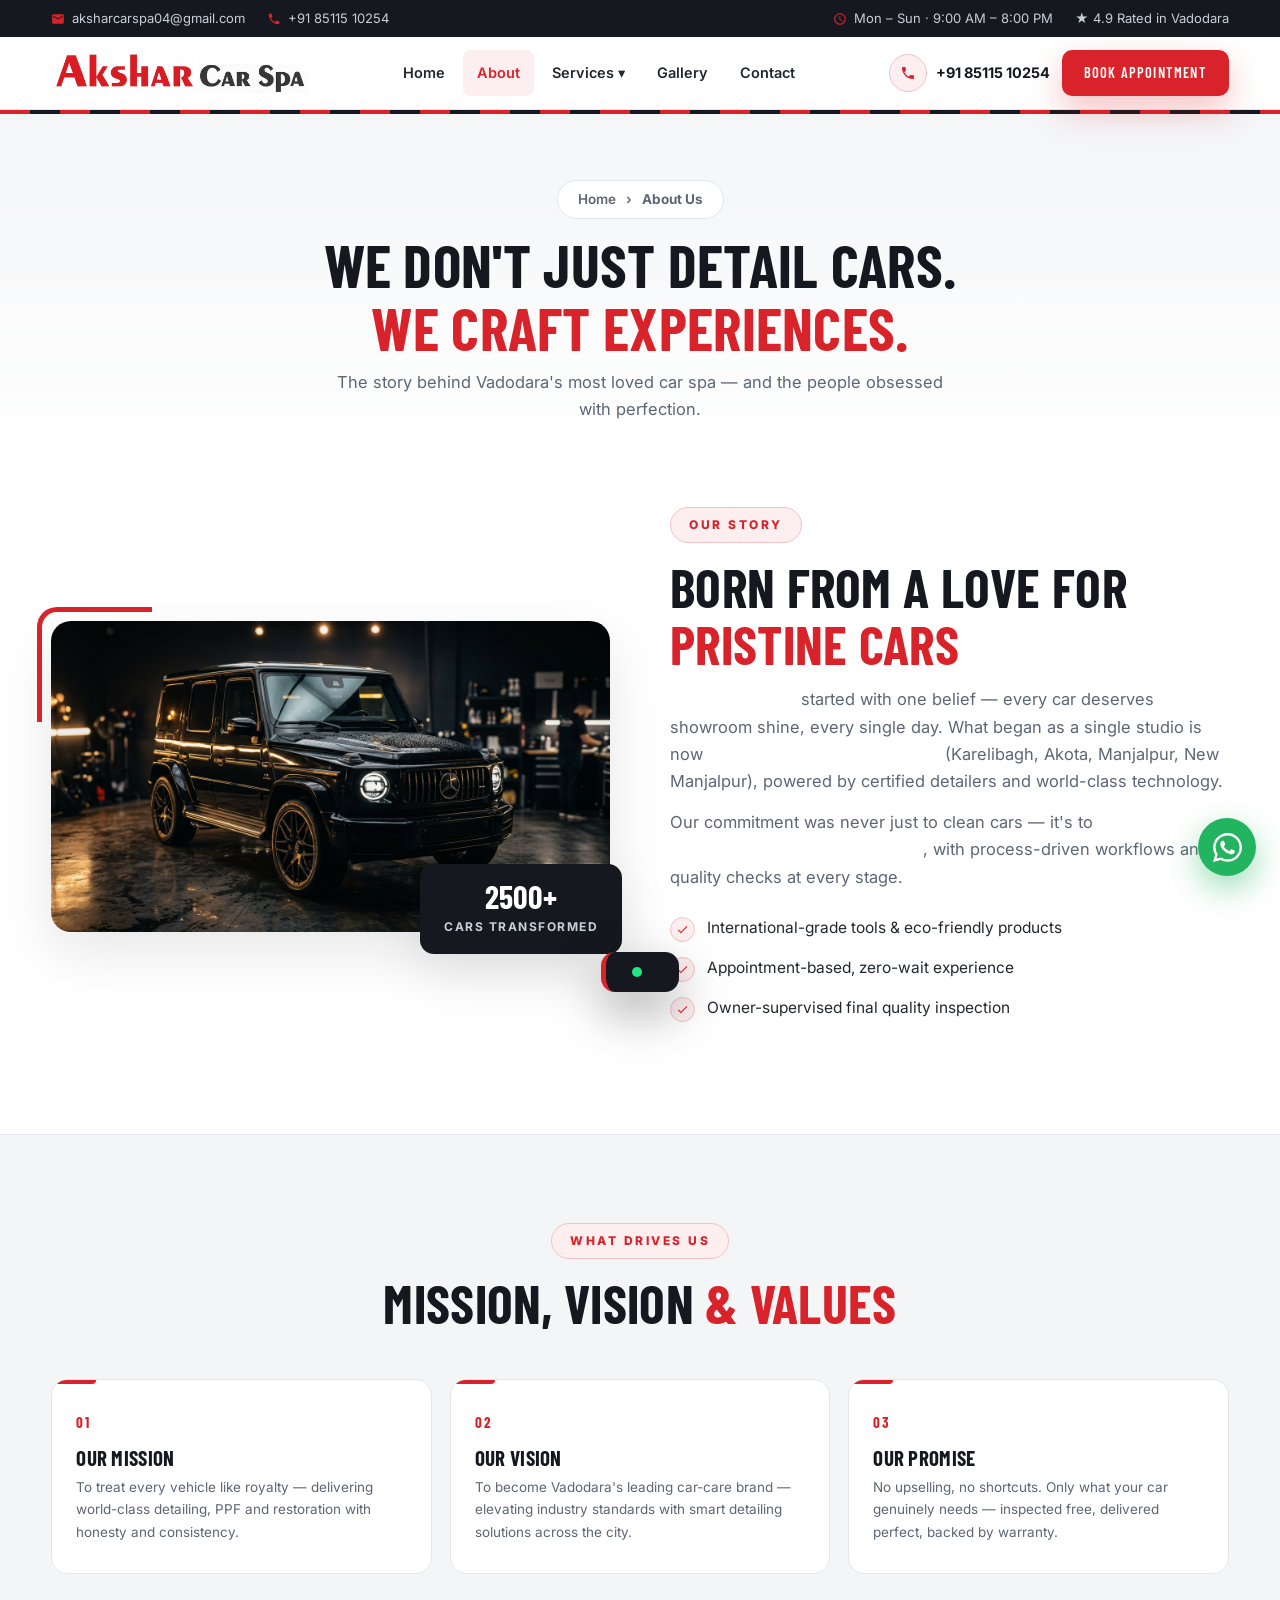
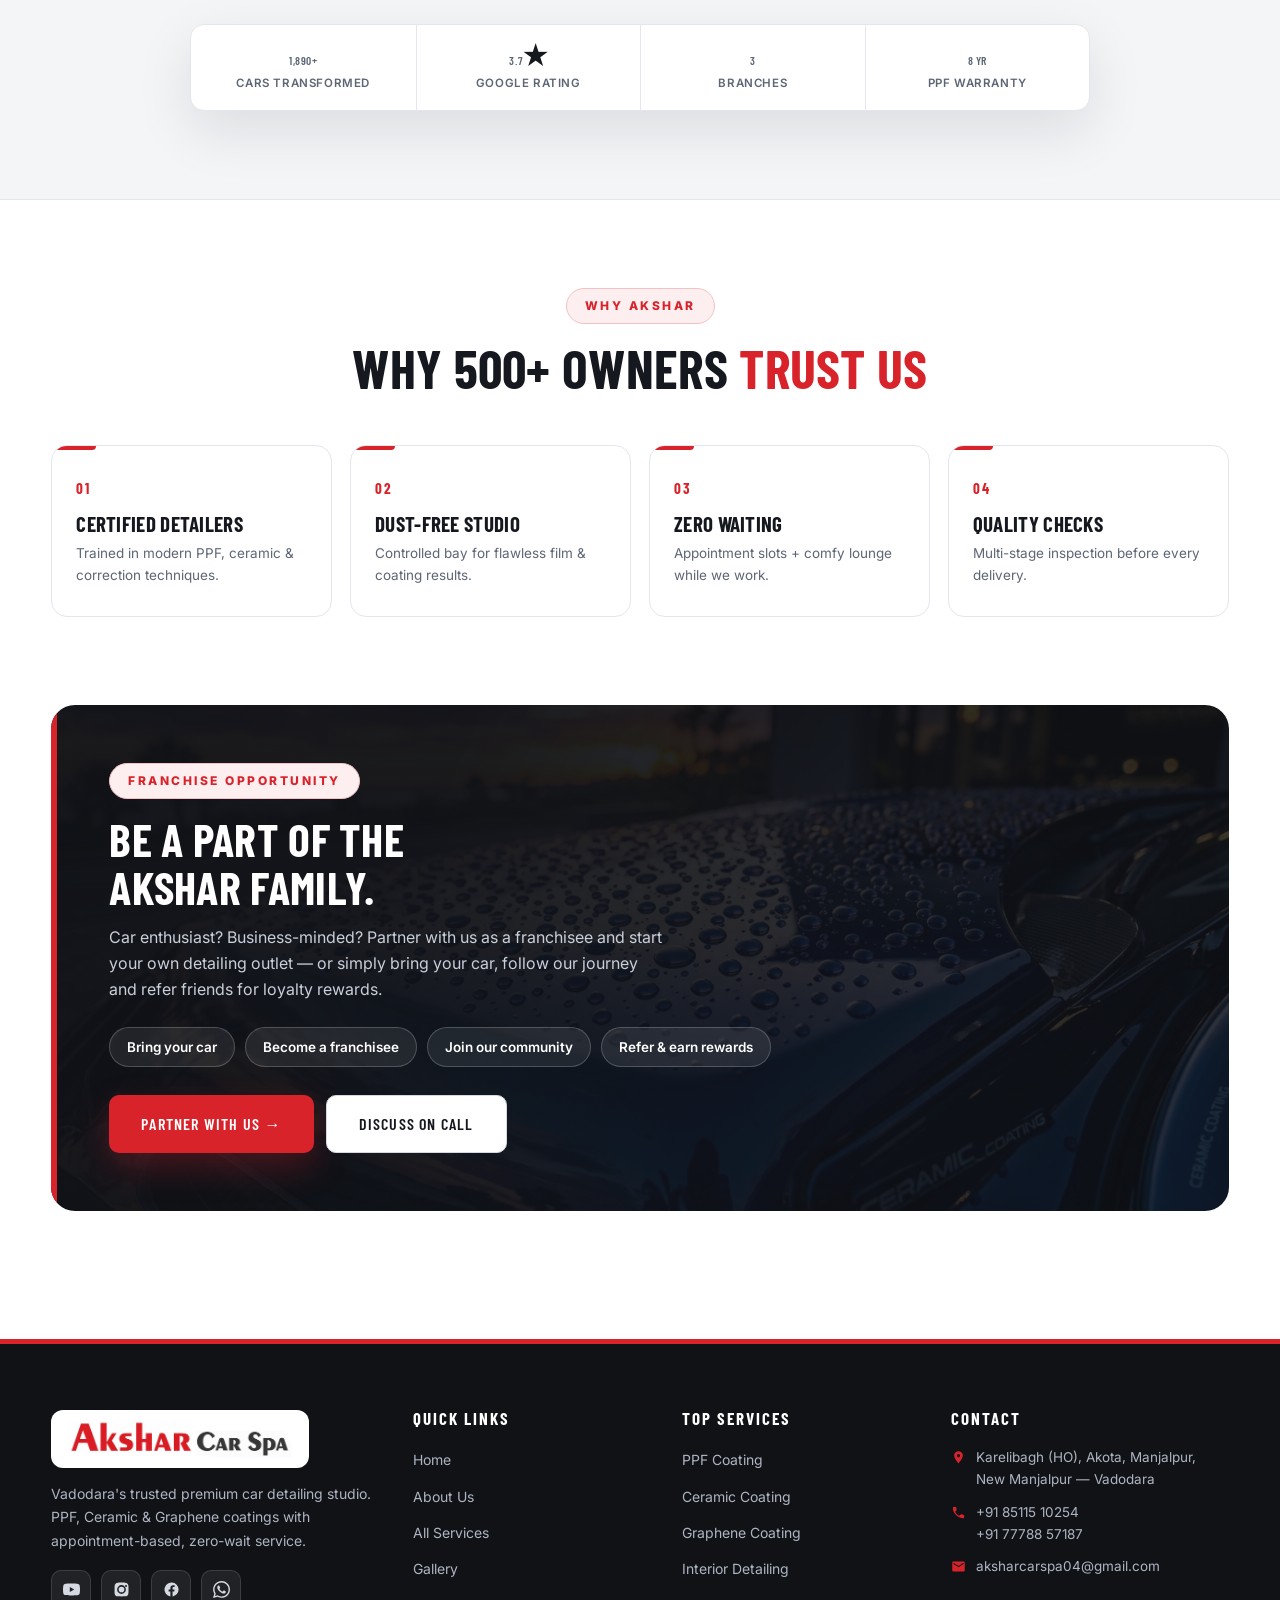
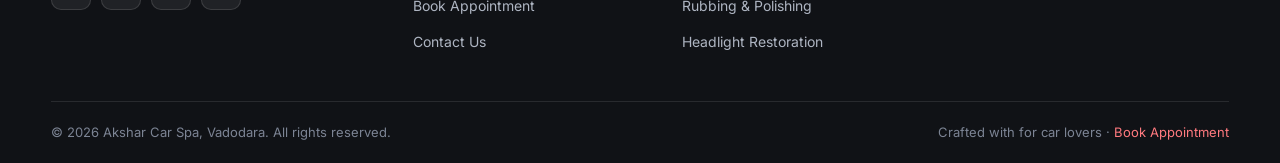
==== about.html @ ef080f97 "Add files via upload" ====
<!DOCTYPE html>
<html lang="en">
<head>
<meta charset="UTF-8">
<meta name="theme-color" content="#d8232a">
<meta name="mobile-web-app-capable" content="yes">
<meta name="apple-mobile-web-app-capable" content="yes">
<meta name="format-detection" content="telephone=yes">
<link rel="manifest" href="manifest.json">
<meta name="viewport" content="width=device-width, initial-scale=1.0, viewport-fit=cover">
<title>About Us — Akshar Car Spa Vadodara | Our Story & Vision</title>
<meta name="description" content="Meet Akshar Car Spa — Vadodara's trusted premium car detailing brand. Our story, mission, vision & franchise opportunities.">
<link rel="preconnect" href="https://fonts.googleapis.com">
<link rel="preconnect" href="https://fonts.gstatic.com" crossorigin>
<link href="https://fonts.googleapis.com/css2?family=Barlow+Condensed:wght@500;600;700&family=Inter:wght@400;500;600;700;800&display=swap" rel="stylesheet">
<link rel="stylesheet" href="css/style.css">
<link rel="stylesheet" href="css/mobile.css">
<link rel="icon" href="data:image/svg+xml,<svg xmlns='http://www.w3.org/2000/svg' viewBox='0 0 24 24'><rect width='24' height='24' rx='6' fill='%23d8232a'/><path d='M12 4l4.5 4.5a6 6 0 11-9 0z' fill='%23141414'/></svg>">
</head>
<body>
<div class="scroll-progress" id="scrollProgress"></div>

<div class="topbar"><div class="container">
 <div class="tb-group"><a class="tb-item" href="mailto:aksharcarspa04@gmail.com"><svg viewBox="0 0 24 24"><path d="M20 4H4c-1.1 0-1.99.9-1.99 2L2 18c0 1.1.9 2 2 2h16c1.1 0 2-.9 2-2V6c0-1.1-.9-2-2-2zm0 4l-8 5-8-5V6l8 5 8-5v2z"/></svg> aksharcarspa04@gmail.com</a><a class="tb-item tb-hide" href="tel:+918511510254"><svg viewBox="0 0 24 24"><path d="M6.62 10.79c1.44 2.83 3.76 5.14 6.59 6.59l2.2-2.2c.27-.27.67-.36 1.02-.24 1.12.37 2.33.57 3.57.57.55 0 1 .45 1 1V20c0 .55-.45 1-1 1-9.39 0-17-7.61-17-17 0-.55.45-1 1-1h3.5c.55 0 1 .45 1 1 0 1.25.2 2.45.57 3.57.11.35.03.74-.25 1.02l-2.2 2.2z"/></svg> +91 85115 10254</a></div>
 <div class="tb-group"><span class="tb-item tb-hide"><svg viewBox="0 0 24 24"><path d="M11.99 2C6.47 2 2 6.48 2 12s4.47 10 9.99 10C17.52 22 22 17.52 22 12S17.52 2 11.99 2zM12 20c-4.42 0-8-3.58-8-8s3.58-8 8-8 8 3.58 8 8-3.58 8-8 8zm.5-13H11v6l5.25 3.15.75-1.23-4.5-2.67z"/></svg> Mon – Sun · 9:00 AM – 8:00 PM</span><span class="tb-item">★ 4.9 Rated in Vadodara</span></div>
</div></div>

<header class="navbar"><div class="container nav-inner">
 <a href="index.html" class="logo logo-img"><img src="images/logo.jpg" alt="Akshar Car Spa, Vadodara" fetchpriority="high"></a>
 <ul class="nav-links">
  <li><a href="index.html">Home</a></li><li><a href="about.html" class="active">About</a></li>
  <li class="has-drop"><a href="services.html">Services ▾</a><div class="dropdown-menu"><a href="ppf.html"> Paint Protection Film (PPF)</a><a href="coatings.html"> Ceramic & Graphene Coating</a><a href="services.html"> Premium Car Wash</a><a href="services.html"> Interior Detailing</a><a href="services.html">View All Services →</a></div></li>
  <li><a href="gallery.html">Gallery</a></li><li><a href="contact.html">Contact</a></li>
 </ul>
 <div class="nav-cta"><a class="nav-phone" href="tel:+918511510254"><span class="ph-ic"><svg viewBox="0 0 24 24"><path d="M6.62 10.79c1.44 2.83 3.76 5.14 6.59 6.59l2.2-2.2c.27-.27.67-.36 1.02-.24 1.12.37 2.33.57 3.57.57.55 0 1 .45 1 1V20c0 .55-.45 1-1 1-9.39 0-17-7.61-17-17 0-.55.45-1 1-1h3.5c.55 0 1 .45 1 1 0 1.25.2 2.45.57 3.57.11.35.03.74-.25 1.02l-2.2 2.2z"/></svg></span><span>+91 85115 10254</span></a><a href="#" class="btn btn-red btn-sm" data-book>Book Appointment</a><button class="hamburger" aria-label="Menu"><span></span><span></span><span></span></button></div>
</div></header>
<nav class="mobile-menu"><button class="mm-close">✕</button><a href="index.html">Home</a><a href="about.html" class="active">About Us</a><a href="services.html">All Services</a><a href="ppf.html"> PPF Coating</a><a href="coatings.html"> Ceramic & Graphene</a><a href="gallery.html">Gallery</a><a href="contact.html">Contact</a><a href="booking.html"> Book Appointment</a><a href="#" class="btn btn-red mm-book" data-book>Book Now</a></nav>

<div class="page-hero"><div class="container">
 <span class="crumbs"><a href="index.html">Home</a> › <b style="color:var(--gold)">About Us</b></span>
 <h1>We Don't Just Detail Cars.<br><span style="background:var(--red);-webkit-background-clip:text;background-clip:text;color:transparent">We Craft Experiences.</span></h1>
 <p>The story behind Vadodara's most loved car spa — and the people obsessed with perfection.</p>
</div></div>

<section style="padding-top:30px"><div class="container split">
 <div class="split-img reveal"><img src="images/hero-car.jpg" srcset="images/small/hero-car.jpg 480w, images/hero-car.jpg 1024w" sizes="(max-width: 640px) 90vw, (max-width: 1024px) 45vw, 800px" alt="Akshar Car Spa studio" loading="lazy"><div class="img-badge"><strong>2500+</strong><span>Cars Transformed</span></div></div>
 <div class="reveal reveal-d1">
  <span class="sec-badge">Our Story</span>
  <h2 class="sec-title">Born From a Love for <span class="red">Pristine Cars</span></h2>
  <p class="sec-sub"><b style="color:#fff">Akshar Car Spa</b> started with one belief — every car deserves showroom shine, every single day. What began as a single studio is now <b style="color:#fff">4 branches across Vadodara</b> (Karelibagh, Akota, Manjalpur, New Manjalpur), powered by certified detailers and world-class technology.</p>
  <p class="sec-sub" style="margin-top:14px">Our commitment was never just to clean cars — it's to <b style="color:#fff">transform them into head-turning masterpieces</b>, with process-driven workflows and quality checks at every stage.</p>
  <ul class="check-list">
   <li><span class="check-ic"><svg viewBox="0 0 24 24"><path d="M9 16.17L4.83 12l-1.42 1.41L9 19 21 7l-1.41-1.41z"/></svg></span><span>International-grade tools & eco-friendly products</span></li>
   <li><span class="check-ic"><svg viewBox="0 0 24 24"><path d="M9 16.17L4.83 12l-1.42 1.41L9 19 21 7l-1.41-1.41z"/></svg></span><span>Appointment-based, zero-wait experience</span></li>
   <li><span class="check-ic"><svg viewBox="0 0 24 24"><path d="M9 16.17L4.83 12l-1.42 1.41L9 19 21 7l-1.41-1.41z"/></svg></span><span>Owner-supervised final quality inspection</span></li>
  </ul>
 </div>
</div></section>

<!-- MISSION VISION -->
<section style="background:var(--bg2);border-top:1px solid var(--border);border-bottom:1px solid var(--border)"><div class="container">
 <div class="center reveal"><span class="sec-badge">What Drives Us</span><h2 class="sec-title">Mission, Vision <span class="red">& Values</span></h2></div>
 <div class="feat-row" style="grid-template-columns:repeat(3,1fr)">
  <div class="feat reveal"><div class="f-ic"></div><h4>Our Mission</h4><p>To treat every vehicle like royalty — delivering world-class detailing, PPF and restoration with honesty and consistency.</p></div>
  <div class="feat reveal reveal-d1"><div class="f-ic"></div><h4>Our Vision</h4><p>To become Vadodara's leading car-care brand — elevating industry standards with smart detailing solutions across the city.</p></div>
  <div class="feat reveal reveal-d2"><div class="f-ic"></div><h4>Our Promise</h4><p>No upselling, no shortcuts. Only what your car genuinely needs — inspected free, delivered perfect, backed by warranty.</p></div>
 </div>
 <div class="hero-stats reveal" style="max-width:900px;margin:50px auto 0;grid-template-columns:repeat(4,1fr)">
  <div class="hstat"><strong><span data-count="2500" data-suffix="+">0</span></strong><span>Cars Transformed</span></div>
  <div class="hstat"><strong><span data-count="4.9">0</span>★</strong><span>Google Rating</span></div>
  <div class="hstat"><strong><span data-count="4">0</span></strong><span>Branches</span></div>
  <div class="hstat"><strong><span data-count="10" data-suffix=" Yr">0</span></strong><span>PPF Warranty</span></div>
 </div>
</div></section>

<!-- WHY US -->
<section><div class="container">
 <div class="center reveal"><span class="sec-badge">Why Akshar</span><h2 class="sec-title">Why 500+ Owners <span class="red">Trust Us</span></h2></div>
 <div class="feat-row">
  <div class="feat reveal"><div class="f-ic"></div><h4>Certified Detailers</h4><p>Trained in modern PPF, ceramic & correction techniques.</p></div>
  <div class="feat reveal reveal-d1"><div class="f-ic"></div><h4>Dust-Free Studio</h4><p>Controlled bay for flawless film & coating results.</p></div>
  <div class="feat reveal reveal-d2"><div class="f-ic"></div><h4>Zero Waiting</h4><p>Appointment slots + comfy lounge while we work.</p></div>
  <div class="feat reveal reveal-d3"><div class="f-ic"></div><h4>Quality Checks</h4><p>Multi-stage inspection before every delivery.</p></div>
 </div>
</div></section>

<!-- FRANCHISE -->
<section style="padding-top:0"><div class="container">
 <div class="ppf-banner reveal">
  <span class="sec-badge"> Franchise Opportunity</span>
  <h2>Be a Part of the<br>Akshar Family.</h2>
  <p>Car enthusiast? Business-minded? Partner with us as a franchisee and start your own detailing outlet — or simply bring your car, follow our journey and refer friends for loyalty rewards.</p>
  <div class="ppf-points"><span> Bring your car</span><span> Become a franchisee</span><span> Join our community</span><span> Refer & earn rewards</span></div>
  <div class="hero-btns" style="margin:0"><a href="contact.html" class="btn btn-red">Partner With Us →</a><a href="tel:+918511510254" class="btn btn-ghost"> Discuss on Call</a></div>
 </div>
</div></section>

<footer><div class="container"><div class="foot-grid">
 <div class="foot-about"><a href="index.html" class="logo logo-footer"><img src="images/logo.jpg" alt="Akshar Car Spa" loading="lazy"></a><p>Vadodara's trusted premium car detailing studio. PPF, Ceramic & Graphene coatings with appointment-based, zero-wait service.</p><div class="socials"><a href="https://www.youtube.com/channel/UCruIUTBnso2y1WBrChyFluQ" target="_blank" aria-label="YouTube"><svg viewBox="0 0 24 24"><path d="M23.5 6.2a3 3 0 00-2.1-2.1C19.5 3.5 12 3.5 12 3.5s-7.5 0-9.4.6A3 3 0 00.5 6.2 31.3 31.3 0 000 12a31.3 31.3 0 00.5 5.8 3 3 0 002.1 2.1c1.9.6 9.4.6 9.4.6s7.5 0 9.4-.6a3 3 0 002.1-2.1A31.3 31.3 0 0024 12a31.3 31.3 0 00-.5-5.8zM9.6 15.6V8.4L15.8 12l-6.2 3.6z"/></svg></a><a href="#" aria-label="Instagram"><svg viewBox="0 0 24 24"><path d="M12 2.2c3.2 0 3.6 0 4.9.1 3.3.1 4.8 1.7 4.9 4.9.1 1.3.1 1.6.1 4.8s0 3.6-.1 4.8c-.1 3.2-1.7 4.8-4.9 4.9-1.3.1-1.6.1-4.9.1s-3.6 0-4.9-.1c-3.3-.1-4.8-1.7-4.9-4.9C2.2 15.6 2.2 15.2 2.2 12s0-3.6.1-4.8C2.4 4 4 2.4 7.2 2.3 8.4 2.2 8.8 2.2 12 2.2zm0 3.6a6.2 6.2 0 100 12.4 6.2 6.2 0 000-12.4zm0 10.2a4 4 0 110-8 4 4 0 010 8zm6.4-10.5a1.4 1.4 0 100 2.9 1.4 1.4 0 000-2.9z"/></svg></a><a href="#" aria-label="Facebook"><svg viewBox="0 0 24 24"><path d="M22 12a10 10 0 10-11.6 9.9v-7H7.9V12h2.5V9.8c0-2.5 1.5-3.9 3.8-3.9 1.1 0 2.2.2 2.2.2v2.5h-1.3c-1.2 0-1.6.8-1.6 1.6V12h2.8l-.4 2.9h-2.4v7A10 10 0 0022 12z"/></svg></a><a href="https://wa.me/918511510254" target="_blank" aria-label="WhatsApp"><svg viewBox="0 0 24 24"><path d="M17.5 14.4c-.3-.15-1.76-.87-2.03-.97-.27-.1-.47-.15-.67.15-.2.3-.77.97-.94 1.17-.17.2-.35.22-.65.07-.3-.15-1.26-.46-2.4-1.48-.88-.79-1.48-1.76-1.65-2.06-.17-.3-.02-.46.13-.61.13-.13.3-.35.45-.52.15-.17.2-.3.3-.5.1-.2.05-.37-.02-.52-.08-.15-.67-1.62-.92-2.22-.24-.58-.49-.5-.67-.51h-.57c-.2 0-.52.07-.8.37-.27.3-1.04 1.02-1.04 2.5 0 1.47 1.07 2.89 1.22 3.09.15.2 2.1 3.2 5.1 4.49.71.31 1.27.49 1.7.63.72.23 1.37.2 1.88.12.57-.09 1.76-.72 2-1.42.25-.7.25-1.29.18-1.42-.08-.12-.28-.2-.58-.35zM12.05 21.8h-.01a9.87 9.87 0 01-5.03-1.38l-.36-.21-3.74.98 1-3.65-.24-.37a9.86 9.86 0 01-1.51-5.26c0-5.45 4.44-9.88 9.9-9.88a9.82 9.82 0 016.99 2.9 9.82 9.82 0 012.9 7c0 5.45-4.45 9.87-9.9 9.87zm8.42-18.29A11.82 11.82 0 0012.05 0C5.5 0 .16 5.34.16 11.9c0 2.1.55 4.14 1.59 5.95L.06 24l6.3-1.65a11.9 11.9 0 005.68 1.45h.01c6.55 0 11.89-5.34 11.89-11.9 0-3.18-1.24-6.16-3.47-8.39z"/></svg></a></div></div>
 <div><h4>Quick Links</h4><ul><li><a href="index.html">Home</a></li><li><a href="about.html">About Us</a></li><li><a href="services.html">All Services</a></li><li><a href="gallery.html">Gallery</a></li><li><a href="booking.html">Book Appointment</a></li><li><a href="contact.html">Contact Us</a></li></ul></div>
 <div><h4>Top Services</h4><ul><li><a href="ppf.html">PPF Coating</a></li><li><a href="coatings.html">Ceramic Coating</a></li><li><a href="coatings.html">Graphene Coating</a></li><li><a href="services.html">Interior Detailing</a></li><li><a href="services.html">Rubbing & Polishing</a></li><li><a href="services.html">Headlight Restoration</a></li></ul></div>
 <div><h4>Contact</h4><ul class="foot-contact"><li><svg viewBox="0 0 24 24"><path d="M12 2C8.13 2 5 5.13 5 8.5c0 5.25 7 13 7 13s7-7.75 7-13C19 5.13 15.87 2 12 2zm0 9.5c-1.38 0-2.5-1.12-2.5-2.5s1.12-2.5 2.5-2.5 2.5 1.12 2.5 2.5-1.12 2.5-2.5 2.5z"/></svg><span>Karelibagh (HO), Akota, Manjalpur, New Manjalpur — Vadodara</span></li><li><svg viewBox="0 0 24 24"><path d="M6.62 10.79c1.44 2.83 3.76 5.14 6.59 6.59l2.2-2.2c.27-.27.67-.36 1.02-.24 1.12.37 2.33.57 3.57.57.55 0 1 .45 1 1V20c0 .55-.45 1-1 1-9.39 0-17-7.61-17-17 0-.55.45-1 1-1h3.5c.55 0 1 .45 1 1 0 1.25.2 2.45.57 3.57.11.35.03.74-.25 1.02l-2.2 2.2z"/></svg><span>+91 85115 10254<br>+91 77788 57187</span></li><li><svg viewBox="0 0 24 24"><path d="M20 4H4c-1.1 0-1.99.9-1.99 2L2 18c0 1.1.9 2 2 2h16c1.1 0 2-.9 2-2V6c0-1.1-.9-2-2-2zm0 4l-8 5-8-5V6l8 5 8-5v2z"/></svg><span>aksharcarspa04@gmail.com</span></li></ul></div>
</div><div class="foot-bottom"><span>© <span class="js-year">2026</span> Akshar Car Spa, Vadodara. All rights reserved.</span><span>Crafted with for car lovers · <a href="booking.html">Book Appointment</a></span></div></div></footer>

<a class="wa-float" href="https://wa.me/918511510254?text=Hi!%20I%20want%20to%20book%20a%20car%20spa%20service." target="_blank" aria-label="Chat on WhatsApp"><svg viewBox="0 0 24 24"><path d="M17.5 14.4c-.3-.15-1.76-.87-2.03-.97-.27-.1-.47-.15-.67.15-.2.3-.77.97-.94 1.17-.17.2-.35.22-.65.07-.3-.15-1.26-.46-2.4-1.48-.88-.79-1.48-1.76-1.65-2.06-.17-.3-.02-.46.13-.61.13-.13.3-.35.45-.52.15-.17.2-.3.3-.5.1-.2.05-.37-.02-.52-.08-.15-.67-1.62-.92-2.22-.24-.58-.49-.5-.67-.51h-.57c-.2 0-.52.07-.8.37-.27.3-1.04 1.02-1.04 2.5 0 1.47 1.07 2.89 1.22 3.09.15.2 2.1 3.2 5.1 4.49.71.31 1.27.49 1.7.63.72.23 1.37.2 1.88.12.57-.09 1.76-.72 2-1.42.25-.7.25-1.29.18-1.42-.08-.12-.28-.2-.58-.35zM12.05 21.8h-.01a9.87 9.87 0 01-5.03-1.38l-.36-.21-3.74.98 1-3.65-.24-.37a9.86 9.86 0 01-1.51-5.26c0-5.45 4.44-9.88 9.9-9.88a9.82 9.82 0 016.99 2.9 9.82 9.82 0 012.9 7c0 5.45-4.45 9.87-9.9 9.87zm8.42-18.29A11.82 11.82 0 0012.05 0C5.5 0 .16 5.34.16 11.9c0 2.1.55 4.14 1.59 5.95L.06 24l6.3-1.65a11.9 11.9 0 005.68 1.45h.01c6.55 0 11.89-5.34 11.89-11.9 0-3.18-1.24-6.16-3.47-8.39z"/></svg></a>
<button class="to-top" aria-label="Back to top">↑</button>
<div class="modal" id="bookModal"><div class="modal-bg"></div><div class="modal-box"><button class="modal-close">✕</button><h3>Book Appointment </h3><p>Zero waiting — your car starts getting served the moment you arrive.</p><form data-form="book"><div class="f-row"><div class="f-group"><label>Your Name *</label><input type="text" name="name" autocomplete="name" placeholder="Full name" required></div><div class="f-group"><label>Phone *</label><input type="tel" name="phone" placeholder="10-digit mobile" required maxlength="10" inputmode="numeric" autocomplete="tel"></div></div><div class="f-row"><div class="f-group"><label>Service *</label><select name="service"><option>PPF Coating</option><option>Ceramic Coating</option><option>Graphene Coating</option><option>Interior Detailing</option><option>Premium Car Wash</option><option>Free Inspection</option></select></div><div class="f-group"><label>Branch *</label><select name="branch"><option>Karelibagh (HO)</option><option>Akota</option><option>Manjalpur</option><option>New Manjalpur</option></select></div></div><div class="f-group"><label>Preferred Date</label><input type="date" name="date"></div><button type="submit" class="btn btn-red" style="width:100%">Confirm Booking →</button></form></div></div>
<div class="toast" id="toast"><span class="t-dot"></span><span class="t-msg"></span></div>
<script src="js/main.js"></script>
<script src="js/mobile.js"></script>
</body>
</html>
---- css/style.css ----
/* ============================================================
   AKSHAR CAR SPA — Expert Redesign v2
   Light theme · Brand red · Automotive editorial style
   ============================================================ */
:root{
  --bg:#ffffff;
  --bg2:#f4f5f7;
  --bg3:#eceef2;
  --card:#ffffff;
  --ink:#15181e;
  --text:#23272f;
  --muted:#5d6675;
  --muted2:#8b93a3;
  --border:#e3e6ec;
  --border-dark:#d3d8e1;
  --red:#d8232a;
  --red-dark:#a80f16;
  --red-deep:#7e0b11;
  --red-soft:#fdeef0;
  --red-line:#f3c2c5;
  --star:#f59e0b;
  --green:#1faa55;
  --dark:#14161b;
  --radius:16px;
  --shadow:0 20px 55px rgba(21,24,30,.10);
  --shadow-red:0 14px 34px rgba(216,35,42,.28);
  --font-d:'Barlow Condensed','Arial Narrow',Impact,sans-serif;
  --font-b:'Inter','Segoe UI',system-ui,-apple-system,sans-serif;
}
*{margin:0;padding:0;box-sizing:border-box}
html{scroll-behavior:smooth}
body{background:var(--bg);color:var(--text);font-family:var(--font-b);line-height:1.65;overflow-x:hidden;-webkit-font-smoothing:antialiased}
img{max-width:100%;display:block}
a{color:inherit;text-decoration:none}
ul{list-style:none}
.container{width:min(1200px,92%);margin:0 auto}
section{padding:88px 0;position:relative}
::selection{background:var(--red);color:#fff}
::-webkit-scrollbar{width:11px}
::-webkit-scrollbar-track{background:var(--bg2)}
::-webkit-scrollbar-thumb{background:#c3c9d4;border-radius:8px;border:2px solid var(--bg2)}
::-webkit-scrollbar-thumb:hover{background:var(--red)}

/* ---------- Scroll progress bar ---------- */
.scroll-progress{position:fixed;top:0;left:0;height:3px;width:0;background:linear-gradient(90deg,var(--red),#ff6b70);z-index:200}

/* ---------- Typography ---------- */
h1,h2,h3,h4{font-family:var(--font-d);line-height:1.05;font-weight:700;letter-spacing:.3px;text-transform:uppercase;color:var(--ink)}
.sec-eyebrow{display:flex;align-items:center;gap:12px;font-size:13px;font-weight:800;letter-spacing:3px;text-transform:uppercase;color:var(--red);margin-bottom:14px}
.sec-eyebrow::before{content:'';width:38px;height:3px;background:var(--red);border-radius:2px}
.center .sec-eyebrow{justify-content:center}
.center .sec-eyebrow::after{content:'';width:38px;height:3px;background:var(--red);border-radius:2px}
.sec-badge{display:inline-flex;align-items:center;gap:8px;font-size:12px;font-weight:800;letter-spacing:2.5px;text-transform:uppercase;color:var(--red);background:var(--red-soft);border:1px solid var(--red-line);padding:7px 18px;border-radius:100px;margin-bottom:16px}
.sec-title{font-size:clamp(34px,4.6vw,54px);margin-bottom:14px}
.sec-title .red{color:var(--red)}
.sec-sub{color:var(--muted);font-size:16.5px;max-width:640px}
.center{text-align:center}
.center .sec-sub{margin:0 auto}
.sec-index{position:absolute;top:54px;right:4%;font-family:var(--font-d);font-size:90px;font-weight:700;color:transparent;-webkit-text-stroke:1.5px var(--border-dark);opacity:.7;pointer-events:none;user-select:none;line-height:1}

/* ---------- Buttons ---------- */
.btn{display:inline-flex;align-items:center;justify-content:center;gap:10px;padding:15px 32px;border-radius:10px;font-weight:600;font-size:16px;letter-spacing:1.2px;text-transform:uppercase;border:none;cursor:pointer;transition:.25s;font-family:var(--font-d)}
.btn svg{width:17px;height:17px}
.btn-red{background:var(--red);color:#fff;box-shadow:var(--shadow-red)}
.btn-red:hover{background:var(--red-dark);transform:translateY(-2px)}
.btn-gold{background:var(--red);color:#fff;box-shadow:var(--shadow-red)}
.btn-gold:hover{background:var(--red-dark);transform:translateY(-2px)}
.btn-dark{background:var(--ink);color:#fff}
.btn-dark:hover{background:#000;transform:translateY(-2px)}
.btn-ghost{background:#fff;color:var(--ink);border:1.5px solid var(--border-dark)}
.btn-ghost:hover{border-color:var(--red);color:var(--red);transform:translateY(-2px)}
.btn-green{background:var(--green);color:#fff}
.btn-green:hover{filter:brightness(.92);transform:translateY(-2px)}
.btn-light{background:#fff;color:var(--red-dark)}
.btn-light:hover{transform:translateY(-2px);box-shadow:0 14px 30px rgba(0,0,0,.2)}
.btn-sm{padding:11px 22px;font-size:14.5px}
.link-arrow{font-weight:700;color:var(--red);display:inline-flex;align-items:center;gap:8px;font-size:15px;transition:.25s}
.link-arrow:hover{gap:13px}

/* ---------- Topbar ---------- */
.topbar{background:var(--ink);color:#c9cfd9;font-size:13px;padding:8px 0;position:relative;z-index:60}
.topbar .container{display:flex;justify-content:space-between;align-items:center;gap:12px;flex-wrap:wrap}
.topbar a:hover{color:#fff}
.topbar .tb-group{display:flex;gap:22px;flex-wrap:wrap}
.topbar .tb-item{display:flex;align-items:center;gap:7px}
.topbar svg{width:14px;height:14px;fill:var(--red)}

/* ---------- Navbar ---------- */
.navbar{position:sticky;top:0;z-index:50;background:rgba(255,255,255,.94);backdrop-filter:blur(14px);-webkit-backdrop-filter:blur(14px);border-bottom:1px solid var(--border);transition:.3s}
.navbar .nav-inner{display:flex;align-items:center;justify-content:space-between;padding:12px 0;gap:16px}
.logo{display:flex;align-items:center;gap:11px}
.logo-mark{width:44px;height:44px;border-radius:11px;background:linear-gradient(135deg,#e8343b,var(--red-dark));display:flex;align-items:center;justify-content:center;box-shadow:0 8px 20px rgba(216,35,42,.35);flex-shrink:0}
.logo-mark svg{width:24px;height:24px;fill:#fff}
.logo-text{line-height:1.1}
.logo-text strong{font-family:var(--font-d);font-size:21px;letter-spacing:.8px;display:block;color:var(--ink)}
.logo-text strong em{font-style:normal;color:var(--red)}
.logo-text small{font-size:9.5px;letter-spacing:3px;color:var(--muted);font-weight:700}
.nav-links{display:flex;align-items:center;gap:4px}
.nav-links>li{position:relative}
.nav-links>li>a{display:block;padding:11px 14px;font-weight:600;font-size:14.5px;color:var(--text);border-radius:8px;transition:.2s}
.nav-links>li>a:hover,.nav-links>li>a.active{color:var(--red);background:var(--red-soft)}
.dropdown-menu{position:absolute;top:110%;left:0;min-width:260px;background:#fff;border:1px solid var(--border);border-radius:12px;padding:8px;opacity:0;visibility:hidden;transform:translateY(8px);transition:.22s;box-shadow:var(--shadow)}
.nav-links li.has-drop:hover .dropdown-menu{opacity:1;visibility:visible;transform:translateY(0)}
.dropdown-menu a{display:flex;gap:10px;align-items:center;padding:11px 14px;border-radius:8px;font-size:14px;font-weight:500;color:var(--text)}
.dropdown-menu a:hover{background:var(--red-soft);color:var(--red)}
.nav-cta{display:flex;align-items:center;gap:12px}
.nav-phone{display:flex;align-items:center;gap:9px;font-weight:700;font-size:14.5px;color:var(--ink)}
.nav-phone .ph-ic{width:38px;height:38px;border-radius:50%;background:var(--red-soft);border:1px solid var(--red-line);display:flex;align-items:center;justify-content:center}
.nav-phone svg{width:16px;height:16px;fill:var(--red)}
.hamburger{display:none;background:#fff;border:1.5px solid var(--border-dark);border-radius:10px;width:44px;height:44px;cursor:pointer;flex-direction:column;align-items:center;justify-content:center;gap:5px}
.hamburger span{width:21px;height:2.5px;background:var(--ink);border-radius:2px;transition:.3s}
.mobile-menu{display:none}

/* ---------- HERO (light editorial) ---------- */
.hero-new{padding:56px 0 70px;overflow:hidden;background:
  radial-gradient(700px 380px at 88% 8%,rgba(216,35,42,.08),transparent 60%),
  repeating-linear-gradient(-45deg,transparent 0 14px,rgba(21,24,30,.022) 14px 15px),#fff}
.hero-grid{display:grid;grid-template-columns:1.05fr .95fr;gap:56px;align-items:center}
.hero-copy .rating-pill{display:inline-flex;align-items:center;gap:10px;background:#fff;border:1px solid var(--border);box-shadow:0 8px 24px rgba(21,24,30,.08);padding:8px 18px 8px 9px;border-radius:100px;font-size:13.5px;font-weight:600;margin-bottom:20px}
.rating-pill .gp{width:30px;height:30px;border-radius:50%;background:var(--ink);color:#fff;font-weight:800;font-size:15px;display:flex;align-items:center;justify-content:center;font-family:var(--font-d)}
.rating-pill .stars{color:var(--star);letter-spacing:1px}
.hero-copy h1{font-size:clamp(46px,6.4vw,78px);margin-bottom:16px}
.hero-copy h1 .red{color:var(--red);position:relative;white-space:nowrap}
.hero-copy h1 .red::after{content:'';position:absolute;left:0;right:0;bottom:4px;height:10px;background:var(--red-soft);z-index:-1;border-radius:3px}
.hero-copy h1{position:relative;z-index:1}
.hero-copy>p{font-size:17px;color:var(--muted);max-width:520px;margin-bottom:28px}
.hero-copy>p b{color:var(--ink)}
.hero-btns{display:flex;gap:12px;flex-wrap:wrap;margin-bottom:30px}
.trust-row{display:flex;align-items:center;gap:14px;margin-bottom:34px}
.avatars{display:flex}
.avatars span{width:40px;height:40px;border-radius:50%;border:3px solid #fff;box-shadow:0 4px 12px rgba(0,0,0,.15);display:flex;align-items:center;justify-content:center;font-size:12px;font-weight:800;color:#fff;margin-left:-10px;font-family:var(--font-d);letter-spacing:.5px}
.avatars span:first-child{margin-left:0}
.trust-row small{font-size:13.5px;color:var(--muted);line-height:1.5}
.trust-row small b{color:var(--ink)}
.hero-stats{display:grid;grid-template-columns:repeat(4,1fr);gap:0;background:#fff;border:1px solid var(--border);border-radius:14px;overflow:hidden;box-shadow:var(--shadow);max-width:560px}
.hstat{padding:16px 8px;text-align:center;border-left:1px solid var(--border)}
.hstat:first-child{border-left:none}
.hstat strong{font-family:var(--font-d);font-size:27px;color:var(--ink);display:block;line-height:1}
.hstat strong span{color:var(--red)}
.hstat span:last-child{font-size:11.5px;color:var(--muted);font-weight:600;text-transform:uppercase;letter-spacing:.6px}
.hero-visual{position:relative}
.hero-img-main{border-radius:22px;overflow:hidden;box-shadow:0 30px 70px rgba(21,24,30,.22);border:6px solid #fff;outline:1px solid var(--border)}
.hero-img-main img{width:100%;height:480px;object-fit:cover}
.hero-visual::before{content:'';position:absolute;inset:auto -24px -24px auto;width:62%;height:52%;background:repeating-linear-gradient(-45deg,var(--red) 0 14px,transparent 14px 26px);border-radius:0 0 22px 0;z-index:-0;opacity:.9;z-index:0}
.hero-img-main{position:relative;z-index:1}
.float-card{position:absolute;z-index:2;background:#fff;border:1px solid var(--border);border-radius:14px;padding:14px 18px;display:flex;gap:12px;align-items:center;box-shadow:var(--shadow);animation:float 4.5s ease-in-out infinite}
.float-card .fc-ic{width:46px;height:46px;border-radius:12px;background:var(--red-soft);display:flex;align-items:center;justify-content:center;flex-shrink:0}
.float-card .fc-ic svg{width:23px;height:23px;fill:var(--red)}
.float-card strong{display:block;font-size:14.5px;color:var(--ink);line-height:1.3}
.float-card small{color:var(--muted);font-size:12.5px}
.fc-1{top:34px;left:-38px}
.fc-2{bottom:44px;right:-24px;animation-delay:2.2s}
.fc-2 .fc-ic{background:#fff7e8}
.fc-2 .fc-ic b{font-family:var(--font-d);font-size:19px;color:var(--star)}
@keyframes float{0%,100%{transform:translateY(0)}50%{transform:translateY(-11px)}}
.stripe-tag{position:absolute;z-index:2;top:-16px;right:26px;background:var(--ink);color:#fff;font-family:var(--font-d);font-size:14px;letter-spacing:2px;padding:8px 20px;border-radius:8px;box-shadow:0 10px 24px rgba(0,0,0,.25)}

/* ---------- Marquee ---------- */
.marquee{background:var(--red);color:#fff;overflow:hidden;padding:13px 0;border-top:3px solid var(--ink);border-bottom:3px solid var(--ink)}
.marquee-track{display:flex;gap:40px;width:max-content;animation:scroll 24s linear infinite;font-family:var(--font-d);font-weight:600;font-size:18px;letter-spacing:2px;white-space:nowrap}
@keyframes scroll{to{transform:translateX(-50%)}}

/* ---------- Split ---------- */
.split{display:grid;grid-template-columns:1fr 1fr;gap:60px;align-items:center}
.split-img{position:relative}
.split-img img{border-radius:20px;box-shadow:var(--shadow)}
.split-img::before{content:'';position:absolute;inset:-14px auto auto -14px;width:110px;height:110px;border-top:5px solid var(--red);border-left:5px solid var(--red);border-top-left-radius:20px}
.img-badge{position:absolute;bottom:-22px;right:-12px;background:var(--ink);color:#fff;border-radius:14px;padding:16px 24px;text-align:center;box-shadow:var(--shadow)}
.img-badge strong{font-family:var(--font-d);font-size:32px;display:block;line-height:1;color:#fff}
.img-badge strong span{color:var(--star)}
.img-badge span:last-child{font-size:12px;font-weight:700;letter-spacing:1.5px;text-transform:uppercase;color:#c9cfd9}
.check-list{margin:24px 0;display:grid;gap:13px}
.check-list li{display:flex;gap:12px;align-items:flex-start;font-size:15.5px;color:var(--text)}
.check-ic{width:25px;height:25px;border-radius:50%;background:var(--red-soft);border:1px solid var(--red-line);display:flex;align-items:center;justify-content:center;flex-shrink:0;margin-top:2px}
.check-ic svg{width:13px;height:13px;fill:var(--red)}

/* ---------- Pillars ---------- */
.pillars{display:grid;grid-template-columns:repeat(3,1fr);gap:24px;margin-top:48px}
.pillar{background:#fff;border:1px solid var(--border);border-radius:20px;overflow:hidden;transition:.3s}
.pillar:hover{transform:translateY(-8px);box-shadow:var(--shadow);border-color:var(--red-line)}
.pillar-img{height:215px;overflow:hidden;position:relative}
.pillar-img img{width:100%;height:100%;object-fit:cover;transition:.5s}
.pillar:hover .pillar-img img{transform:scale(1.07)}
.pillar-img::after{content:'';position:absolute;inset:0;background:linear-gradient(to top,rgba(10,10,14,.55),transparent 55%)}
.pillar-num{position:absolute;top:14px;left:14px;z-index:2;background:var(--red);color:#fff;font-family:var(--font-d);font-weight:600;font-size:14px;letter-spacing:1.5px;padding:5px 14px;border-radius:7px}
.pillar-body{padding:26px}
.pillar-body h3{font-size:25px;margin-bottom:8px}
.pillar-body p{color:var(--muted);font-size:14.5px;margin-bottom:14px}
.pillar-body ul{margin-bottom:18px;display:grid;gap:7px}
.pillar-body ul li{font-size:14px;color:var(--text);display:flex;gap:9px;align-items:center}
.pillar-body ul li::before{content:'';width:7px;height:7px;border-radius:2px;background:var(--red);flex-shrink:0}

/* ---------- Services grid ---------- */
.services-grid{display:grid;grid-template-columns:repeat(4,1fr);gap:18px;margin-top:48px}
.svc{background:#fff;border:1px solid var(--border);border-radius:16px;padding:30px 22px;text-align:center;transition:.28s;position:relative;overflow:hidden}
.svc::before{content:'';position:absolute;top:0;left:0;right:0;height:4px;background:var(--red);transform:scaleX(0);transition:.3s}
.svc:hover{transform:translateY(-7px);box-shadow:var(--shadow);border-color:var(--red-line)}
.svc:hover::before{transform:scaleX(1)}
.svc-ic{width:64px;height:64px;margin:0 auto 16px;border-radius:16px;background:var(--red-soft);border:1px solid var(--red-line);display:flex;align-items:center;justify-content:center}
.svc-ic svg{width:30px;height:30px;fill:var(--red)}
.svc h3{font-size:21px;margin-bottom:8px}
.svc p{font-size:13.5px;color:var(--muted)}
.svc .price{display:inline-block;margin-top:12px;font-size:13px;font-weight:700;color:var(--red-dark);background:var(--red-soft);padding:5px 14px;border-radius:100px}

/* ---------- Dark feature banner ---------- */
.ppf-banner{background:linear-gradient(115deg,rgba(16,18,23,.96) 30%,rgba(16,18,23,.78)),url('../images/ceramic-coating.jpg') center/cover;border-radius:24px;padding:58px;position:relative;overflow:hidden;color:#fff}
.ppf-banner::after{content:'';position:absolute;top:0;bottom:0;left:0;width:6px;background:var(--red)}
.ppf-banner .sec-eyebrow{color:#ff8a8f}
.ppf-banner .sec-eyebrow::before{background:var(--red)}
.ppf-banner h2{font-size:clamp(30px,4vw,46px);margin-bottom:12px;color:#fff}
.ppf-banner p{color:#c9cfd9;max-width:560px;margin-bottom:24px}
.ppf-points{display:flex;gap:10px;flex-wrap:wrap;margin-bottom:28px}
.ppf-points span{background:rgba(255,255,255,.08);border:1px solid rgba(255,255,255,.2);color:#fff;padding:8px 17px;border-radius:100px;font-size:13.5px;font-weight:600}

/* ---------- Process steps ---------- */
.steps{display:grid;grid-template-columns:repeat(5,1fr);gap:16px;margin-top:48px}
.step{background:#fff;border:1px solid var(--border);border-radius:16px;padding:28px 18px;text-align:center;position:relative;transition:.28s}
.step:hover{border-color:var(--red);transform:translateY(-6px);box-shadow:var(--shadow)}
.step .step-n{width:50px;height:50px;margin:0 auto 14px;border-radius:12px;background:var(--ink);color:#fff;font-family:var(--font-d);font-weight:700;font-size:21px;display:flex;align-items:center;justify-content:center}
.step:nth-child(odd) .step-n{background:var(--red)}
.step h4{font-size:19px;margin-bottom:6px}
.step p{font-size:13px;color:var(--muted)}

/* ---------- Pricing ---------- */
.pricing{display:grid;grid-template-columns:repeat(3,1fr);gap:22px;margin-top:48px;align-items:stretch}
.price-card{background:#fff;border:1.5px solid var(--border);border-radius:20px;padding:36px 32px;position:relative;transition:.3s;display:flex;flex-direction:column}
.price-card:hover{transform:translateY(-7px);box-shadow:var(--shadow)}
.price-card.featured{border:2px solid var(--red);box-shadow:var(--shadow-red)}
.pop-tag{position:absolute;top:-14px;left:50%;transform:translateX(-50%);background:var(--red);color:#fff;font-size:12px;font-weight:800;letter-spacing:1.5px;padding:6px 20px;border-radius:100px;white-space:nowrap}
.price-card h3{font-size:26px}
.price-card .pk-sub{color:var(--muted);font-size:13.5px;margin:4px 0 16px}
.price-val{font-family:var(--font-d);font-size:44px;font-weight:700;margin-bottom:2px;color:var(--ink)}
.price-val small{font-size:15px;color:var(--muted);font-weight:500;font-family:var(--font-b)}
.price-note{font-size:13px;color:var(--red);margin-bottom:20px;font-weight:700}
.price-card ul{display:grid;gap:11px;margin-bottom:28px;flex:1}
.price-card ul li{font-size:14px;color:var(--text);display:flex;gap:10px;align-items:flex-start}
.price-card ul li svg{width:16px;height:16px;fill:var(--red);flex-shrink:0;margin-top:4px}

/* ---------- Gallery ---------- */
.gal-grid{display:grid;grid-template-columns:repeat(3,1fr);gap:16px;margin-top:44px}
.gal-item{border-radius:16px;overflow:hidden;position:relative;height:270px;cursor:pointer;border:1px solid var(--border)}
.gal-item img{width:100%;height:100%;object-fit:cover;transition:.5s}
.gal-item:hover img{transform:scale(1.08)}
.gal-item .gal-cap{position:absolute;bottom:0;left:0;right:0;padding:38px 18px 16px;background:linear-gradient(to top,rgba(0,0,0,.82),transparent);font-weight:700;font-size:15.5px;color:#fff}
.gal-item .gal-tag{position:absolute;top:12px;right:12px;background:rgba(255,255,255,.92);color:var(--red-dark);font-size:11px;font-weight:800;letter-spacing:1px;padding:5px 13px;border-radius:100px}
.filter-btns{display:flex;gap:10px;justify-content:center;flex-wrap:wrap;margin-top:32px}
.filter-btns button{background:#fff;border:1.5px solid var(--border-dark);color:var(--text);padding:10px 24px;border-radius:100px;font-weight:600;font-size:14px;cursor:pointer;transition:.25s;font-family:var(--font-b)}
.filter-btns button:hover,.filter-btns button.active{background:var(--red);color:#fff;border-color:var(--red)}

/* ---------- Before / After ---------- */
.ba-wrap{max-width:860px;margin:52px auto 0;border-radius:20px;overflow:hidden;border:1px solid var(--border);box-shadow:var(--shadow)}
.ba-box{position:relative;height:430px;user-select:none;overflow:hidden}
.ba-box img{position:absolute;inset:0;width:100%;height:100%;object-fit:cover;pointer-events:none}
.ba-after{clip-path:inset(0 0 0 50%)}
.ba-handle{position:absolute;top:0;bottom:0;left:50%;width:4px;background:var(--red);cursor:ew-resize;z-index:3}
.ba-knob{position:absolute;top:50%;left:50%;transform:translate(-50%,-50%);width:52px;height:52px;border-radius:50%;background:var(--red);display:flex;align-items:center;justify-content:center;color:#fff;font-weight:800;font-size:17px;box-shadow:0 8px 24px rgba(0,0,0,.4)}
.ba-label{position:absolute;top:14px;font-size:12px;font-weight:800;letter-spacing:1.5px;padding:7px 17px;border-radius:100px;z-index:2}
.ba-label.before{left:14px;background:rgba(0,0,0,.62);color:#fff}
.ba-label.after{right:14px;background:var(--red);color:#fff}

/* ---------- Testimonials ---------- */
.testi-shell{max-width:800px;margin:44px auto 0;position:relative}
.testi-track{overflow:hidden;border-radius:20px}
.testi-slide{display:none;background:#fff;border:1px solid var(--border);border-top:5px solid var(--red);border-radius:20px;padding:42px 40px;text-align:center;animation:fade .5s;box-shadow:var(--shadow)}
.testi-slide.active{display:block}
@keyframes fade{from{opacity:0;transform:translateY(14px)}to{opacity:1;transform:none}}
.testi-slide .q{font-size:52px;color:var(--red);line-height:.6;display:block;margin-bottom:16px;font-family:Georgia,serif}
.testi-slide p{font-size:16.5px;color:var(--text);font-style:italic;margin-bottom:20px}
.testi-slide .stars{color:var(--star);letter-spacing:3px;font-size:16px;margin-bottom:12px}
.testi-who strong{display:block;font-size:16.5px;color:var(--ink)}
.testi-who small{color:var(--muted);font-size:13px}
.testi-nav{display:flex;gap:12px;justify-content:center;margin-top:22px;align-items:center}
.testi-nav button{width:46px;height:46px;border-radius:50%;border:1.5px solid var(--border-dark);background:#fff;color:var(--ink);font-size:18px;cursor:pointer;transition:.25s}
.testi-nav button:hover{background:var(--red);color:#fff;border-color:var(--red)}
.testi-dots{display:flex;gap:8px}
.testi-dots span{width:9px;height:9px;border-radius:50%;background:#cfd4dd;cursor:pointer;transition:.25s}
.testi-dots span.active{background:var(--red);width:28px;border-radius:100px}
.g-badge{display:inline-flex;align-items:center;gap:12px;margin-top:24px;background:#fff;border:1px solid var(--border);box-shadow:var(--shadow);padding:12px 26px;border-radius:100px;font-size:14.5px}
.g-badge strong{color:var(--ink);font-size:18px}
.g-badge .stars{color:var(--star)}

/* ---------- Map branch cards ---------- */
.branch-grid{display:grid;grid-template-columns:repeat(2,1fr);gap:22px;margin-top:48px}
.map-card{background:#fff;border:1px solid var(--border);border-radius:20px;overflow:hidden;transition:.3s}
.map-card:hover{box-shadow:var(--shadow);border-color:var(--red-line);transform:translateY(-5px)}
.map-frame{position:relative;height:230px;background:var(--bg2)}
.map-frame iframe{position:absolute;inset:0;width:100%;height:100%;border:0;pointer-events:none;filter:saturate(.92)}
.map-open{position:absolute;inset:0;z-index:2;display:flex;align-items:center;justify-content:center;background:linear-gradient(to top,rgba(15,17,22,.42),transparent 55%);opacity:0;transition:.3s}
.map-card:hover .map-open{opacity:1}
.map-open span{background:#fff;color:var(--ink);font-weight:700;font-size:14px;padding:11px 24px;border-radius:100px;box-shadow:0 12px 30px rgba(0,0,0,.3);display:flex;gap:8px;align-items:center}
.map-open span i{font-style:normal;color:var(--red)}
.map-hint{position:absolute;bottom:12px;left:12px;z-index:3;background:rgba(20,22,27,.78);color:#fff;font-size:12px;font-weight:600;padding:6px 14px;border-radius:100px;backdrop-filter:blur(6px);pointer-events:none}
.map-body{padding:26px}
.map-body .br-head{display:flex;align-items:flex-start;gap:13px;margin-bottom:12px}
.map-body .br-ic{width:48px;height:48px;border-radius:13px;background:var(--red-soft);border:1px solid var(--red-line);display:flex;align-items:center;justify-content:center;flex-shrink:0}
.map-body .br-ic svg{width:22px;height:22px;fill:var(--red)}
.map-body h3{font-size:23px}
.map-body h3 small{display:block;font-family:var(--font-b);font-size:11px;letter-spacing:2.5px;color:var(--red);font-weight:800;margin-bottom:2px}
.map-body p{font-size:14px;color:var(--muted);margin-bottom:16px}
.map-body .br-contact{display:flex;gap:10px;flex-wrap:wrap}
.chip{display:inline-flex;align-items:center;gap:8px;background:var(--bg2);border:1px solid var(--border);padding:10px 18px;border-radius:100px;font-size:13.5px;font-weight:700;transition:.25s;color:var(--ink)}
.chip:hover{border-color:var(--red);color:var(--red);background:var(--red-soft)}
.chip.red{background:var(--red);color:#fff;border-color:var(--red)}
.chip.red:hover{background:var(--red-dark);color:#fff}
.chip svg{width:15px;height:15px;fill:currentColor}

/* ---------- FAQ ---------- */
.faq-wrap{max-width:820px;margin:44px auto 0;display:grid;gap:12px}
.faq{background:#fff;border:1.5px solid var(--border);border-radius:14px;overflow:hidden;transition:.25s}
.faq.open{border-color:var(--red);box-shadow:var(--shadow)}
.faq-q{width:100%;background:none;border:none;color:var(--ink);font-family:var(--font-b);font-weight:700;font-size:16px;padding:20px 24px;display:flex;justify-content:space-between;align-items:center;gap:16px;cursor:pointer;text-align:left}
.faq-q .plus{width:32px;height:32px;border-radius:50%;background:var(--bg2);border:1px solid var(--border-dark);color:var(--ink);font-size:19px;display:flex;align-items:center;justify-content:center;flex-shrink:0;transition:.3s}
.faq.open .plus{transform:rotate(45deg);background:var(--red);border-color:var(--red);color:#fff}
.faq-a{max-height:0;overflow:hidden;transition:max-height .4s ease}
.faq-a p{padding:0 24px 22px;color:var(--muted);font-size:15px}

/* ---------- Contact / forms ---------- */
.contact-grid{display:grid;grid-template-columns:1fr 1.1fr;gap:26px;margin-top:48px;align-items:start}
.c-info{display:grid;gap:14px}
.c-card{background:#fff;border:1px solid var(--border);border-radius:16px;padding:24px;display:flex;gap:16px;align-items:flex-start;transition:.25s}
.c-card:hover{border-color:var(--red);box-shadow:var(--shadow)}
.c-card .c-ic{width:50px;height:50px;border-radius:14px;background:var(--red-soft);border:1px solid var(--red-line);display:flex;align-items:center;justify-content:center;flex-shrink:0}
.c-card .c-ic svg{width:23px;height:23px;fill:var(--red)}
.c-card h4{font-size:19px;margin-bottom:3px;font-family:var(--font-d);letter-spacing:1px}
.c-card p,.c-card a{font-size:14px;color:var(--muted)}
.c-card a:hover{color:var(--red)}
.form-card{background:#fff;border:1px solid var(--border);border-radius:20px;padding:40px;box-shadow:var(--shadow)}
.form-card h3{font-size:29px;margin-bottom:6px}
.form-card>p{color:var(--muted);font-size:14px;margin-bottom:24px}
.f-row{display:grid;grid-template-columns:1fr 1fr;gap:14px}
.f-group{margin-bottom:14px}
.f-group label{display:block;font-size:13px;font-weight:700;margin-bottom:7px;color:var(--ink)}
.f-group input,.f-group select,.f-group textarea{width:100%;background:#fff;border:1.5px solid var(--border-dark);border-radius:10px;padding:13px 16px;color:var(--ink);font-size:14.5px;font-family:var(--font-b);transition:.2s;outline:none}
.f-group input:focus,.f-group select:focus,.f-group textarea:focus{border-color:var(--red);box-shadow:0 0 0 3px rgba(216,35,42,.12)}
.f-group textarea{resize:vertical;min-height:110px}

/* ---------- CTA banner ---------- */
.cta-banner{background:linear-gradient(120deg,var(--red-dark) 0%,var(--red) 55%,#e8403f 100%);border-radius:24px;padding:58px;color:#fff;position:relative;overflow:hidden;text-align:center}
.cta-banner::before{content:'';position:absolute;inset:0;background:repeating-linear-gradient(-45deg,transparent 0 22px,rgba(255,255,255,.05) 22px 23px)}
.cta-banner::after{content:'AKSHAR';position:absolute;bottom:-38px;left:50%;transform:translateX(-50%);font-family:var(--font-d);font-size:130px;font-weight:700;color:rgba(255,255,255,.08);letter-spacing:14px;white-space:nowrap}
.cta-banner h2{font-size:clamp(30px,4vw,46px);margin-bottom:10px;position:relative;z-index:2;color:#fff}
.cta-banner p{font-size:16px;max-width:540px;margin:0 auto 26px;position:relative;z-index:2;color:#ffe3e4}
.cta-btns{display:flex;gap:12px;justify-content:center;flex-wrap:wrap;position:relative;z-index:2}
.cta-banner .btn-ghost{background:transparent;border-color:#fff;color:#fff}
.cta-banner .btn-ghost:hover{background:#fff;color:var(--red-dark)}

/* ---------- Page hero ---------- */
.page-hero{padding:70px 0 54px;text-align:center;position:relative;overflow:hidden;background:linear-gradient(180deg,var(--bg2),#fff)}
.page-hero::before{content:'';position:absolute;top:0;left:0;right:0;height:4px;background:repeating-linear-gradient(90deg,var(--red) 0 30px,var(--ink) 30px 60px)}
.page-hero h1{font-size:clamp(38px,5.5vw,60px);margin:14px 0 10px}
.page-hero h1 .red{color:var(--red)}
.page-hero p{color:var(--muted);max-width:620px;margin:0 auto;font-size:16.5px}
.crumbs{display:inline-flex;gap:10px;align-items:center;font-size:13.5px;color:var(--muted);background:#fff;border:1px solid var(--border);padding:7px 20px;border-radius:100px;font-weight:600}
.crumbs a:hover{color:var(--red)}
.crumbs b{color:var(--red)}

/* ---------- Compare table ---------- */
.compare{max-width:880px;margin:44px auto 0;border:1px solid var(--border);border-radius:18px;overflow:hidden;background:#fff;box-shadow:var(--shadow)}
.compare table{width:100%;border-collapse:collapse;font-size:14.5px}
.compare th,.compare td{padding:17px 20px;text-align:left;border-bottom:1px solid var(--border)}
.compare th{background:var(--ink);color:#fff;font-family:var(--font-d);font-size:18px;letter-spacing:1px;font-weight:600}
.compare th.hl{background:var(--red)}
.compare tr:last-child td{border-bottom:none}
.compare tr:nth-child(even) td{background:#fafbfc}
.compare td:first-child{color:var(--muted);font-weight:600}
.tick{color:var(--green);font-weight:800}
.cross{color:var(--red);font-weight:700}

/* ---------- Video cards ---------- */
.video-grid{display:grid;grid-template-columns:repeat(3,1fr);gap:20px;margin-top:48px}
.video-card{background:#fff;border:1px solid var(--border);border-radius:18px;overflow:hidden;transition:.3s}
.video-card:hover{transform:translateY(-7px);box-shadow:var(--shadow)}
.video-thumb{height:195px;position:relative;display:flex;align-items:center;justify-content:center;background-size:cover;background-position:center}
.video-thumb::after{content:'';position:absolute;inset:0;background:rgba(15,17,22,.4)}
.play-btn{width:62px;height:62px;border-radius:50%;background:var(--red);display:flex;align-items:center;justify-content:center;z-index:2;transition:.3s;box-shadow:0 12px 30px rgba(216,35,42,.5)}
.video-card:hover .play-btn{transform:scale(1.12)}
.play-btn svg{width:24px;height:24px;fill:#fff;margin-left:3px}
.video-card .v-body{padding:20px}
.video-card h4{font-size:20px;margin-bottom:4px}
.video-card small{color:var(--muted);font-size:13px}

/* ---------- Footer ---------- */
footer{background:#101216;color:#aeb5c2;padding:66px 0 0;margin-top:40px;border-top:5px solid var(--red)}
.foot-grid{display:grid;grid-template-columns:1.4fr 1fr 1fr 1.2fr;gap:38px;padding-bottom:46px}
.foot-grid .logo-text strong{color:#fff}
.foot-grid h4{font-size:17px;letter-spacing:2px;color:#fff;margin-bottom:18px}
.foot-grid ul{display:grid;gap:10px}
.foot-grid ul a{font-size:14px;transition:.2s}
.foot-grid ul a:hover{color:var(--red);padding-left:5px}
.foot-about p{font-size:14px;margin:14px 0 18px}
.socials{display:flex;gap:10px}
.socials a{width:40px;height:40px;border-radius:10px;background:rgba(255,255,255,.07);border:1px solid rgba(255,255,255,.12);display:flex;align-items:center;justify-content:center;transition:.25s}
.socials a:hover{background:var(--red);border-color:var(--red)}
.socials svg{width:17px;height:17px;fill:#d5d9e1}
.foot-contact li{display:flex;gap:10px;font-size:13.5px;align-items:flex-start}
.foot-contact svg{width:15px;height:15px;fill:var(--red);flex-shrink:0;margin-top:4px}
.foot-bottom{border-top:1px solid rgba(255,255,255,.1);padding:20px 0;display:flex;justify-content:space-between;gap:12px;flex-wrap:wrap;font-size:13px;color:#7c8494}
.foot-bottom a{color:#ff7a7f}

/* ---------- Floating ---------- */
.wa-float{position:fixed;bottom:24px;right:24px;width:58px;height:58px;border-radius:50%;background:#22b45e;display:flex;align-items:center;justify-content:center;z-index:90;box-shadow:0 12px 32px rgba(34,180,94,.45);transition:.3s}
.wa-float:hover{transform:scale(1.08)}
.wa-float svg{width:29px;height:29px;fill:#fff}
.to-top{position:fixed;bottom:96px;right:30px;width:46px;height:46px;border-radius:12px;background:#fff;border:1.5px solid var(--border-dark);color:var(--ink);font-size:19px;cursor:pointer;z-index:90;opacity:0;visibility:hidden;transition:.3s;box-shadow:var(--shadow)}
.to-top.show{opacity:1;visibility:visible}
.to-top:hover{background:var(--red);color:#fff;border-color:var(--red)}

/* ---------- Mobile sticky call bar (injected by JS) ---------- */
.callbar{display:none;position:fixed;bottom:0;left:0;right:0;z-index:95;background:#fff;border-top:1px solid var(--border);box-shadow:0 -10px 30px rgba(0,0,0,.1);padding:10px 12px calc(10px + env(safe-area-inset-bottom));gap:10px}
.callbar a{flex:1;display:flex;align-items:center;justify-content:center;gap:8px;padding:13px 6px;border-radius:10px;font-family:var(--font-d);font-size:16px;letter-spacing:1px;font-weight:600}
.callbar a svg{width:17px;height:17px}
.callbar .cb-call{background:var(--ink);color:#fff}
.callbar .cb-wa{background:#22b45e;color:#fff}
.callbar .cb-book{background:var(--red);color:#fff}

/* ---------- Modal ---------- */
.modal{position:fixed;inset:0;z-index:100;display:none;align-items:center;justify-content:center;padding:18px}
.modal.open{display:flex}
.modal-bg{position:absolute;inset:0;background:rgba(15,17,22,.6);backdrop-filter:blur(6px)}
.modal-box{position:relative;background:#fff;border-radius:22px;padding:40px;width:min(540px,100%);max-height:92vh;overflow-y:auto;animation:pop .3s;border-top:6px solid var(--red);box-shadow:0 40px 100px rgba(0,0,0,.35)}
@keyframes pop{from{transform:scale(.94) translateY(14px);opacity:0}}
.modal-close{position:absolute;top:16px;right:16px;width:38px;height:38px;border-radius:50%;background:var(--bg2);border:1px solid var(--border);color:var(--ink);font-size:16px;cursor:pointer}
.modal-close:hover{background:var(--red);color:#fff;border-color:var(--red)}
.modal-box h3{font-size:31px;margin-bottom:4px}
.modal-box>p{color:var(--muted);font-size:14px;margin-bottom:22px}

/* ---------- Toast ---------- */
.toast{position:fixed;bottom:28px;left:50%;transform:translateX(-50%) translateY(120px);background:var(--ink);color:#fff;padding:15px 26px;border-radius:14px;font-weight:600;font-size:14.5px;z-index:120;transition:.4s;box-shadow:0 20px 50px rgba(0,0,0,.35);display:flex;gap:11px;align-items:center;max-width:90%;border-left:5px solid var(--red)}
.toast.show{transform:translateX(-50%) translateY(0)}
.toast .t-dot{width:10px;height:10px;border-radius:50%;background:#22e584;flex-shrink:0}

/* ---------- Reveal ---------- */
.reveal{opacity:0;transform:translateY(30px);transition:.7s cubic-bezier(.2,.7,.3,1)}
.reveal.visible{opacity:1;transform:none}
.reveal-d1{transition-delay:.1s}.reveal-d2{transition-delay:.2s}.reveal-d3{transition-delay:.3s}

/* ---------- Numbered feature cards (editorial, no icons needed) ---------- */
.feat-row{display:grid;grid-template-columns:repeat(4,1fr);gap:18px;margin-top:48px;counter-reset:feat}
.feat{background:#fff;border:1px solid var(--border);border-radius:16px;padding:30px 24px;transition:.28s;counter-increment:feat;position:relative;overflow:hidden}
.feat:hover{border-color:var(--red);transform:translateY(-6px);box-shadow:var(--shadow)}
.feat::before{content:"0" counter(feat);font-family:var(--font-d);font-size:15px;font-weight:700;color:var(--red);letter-spacing:2px;display:block;margin-bottom:12px}
.feat::after{content:'';position:absolute;top:0;left:0;width:44px;height:4px;background:var(--red);border-radius:0 0 6px 0}
.feat .f-ic{display:none}
.feat h4{font-size:21px;margin-bottom:7px}
.feat p{font-size:13.5px;color:var(--muted)}

/* ============================================================
   PPF SCROLLYTELLING JOURNEY (sticky visual + steps)
   ============================================================ */
.journey-grid{display:grid;grid-template-columns:.92fr 1.08fr;gap:56px;margin-top:52px;align-items:start}
.journey-sticky{position:sticky;top:96px}
.j-visual{position:relative;border-radius:22px;overflow:hidden;box-shadow:var(--shadow);border:1px solid var(--border);height:520px;background:var(--ink)}
.j-visual img{position:absolute;inset:0;width:100%;height:100%;object-fit:cover;opacity:0;transform:scale(1.06);transition:opacity .6s ease,transform 1.2s ease}
.j-visual img.active{opacity:1;transform:scale(1)}
.j-visual::after{content:'';position:absolute;inset:0;background:linear-gradient(to top,rgba(10,11,15,.72),transparent 50%)}
.j-count{position:absolute;bottom:22px;left:26px;z-index:2;color:#fff;font-family:var(--font-d);font-size:44px;font-weight:700;letter-spacing:1px}
.j-count small{font-size:20px;color:#ff9a9e}
.j-step-label{position:absolute;bottom:30px;right:26px;z-index:2;color:#fff;font-size:13px;font-weight:700;letter-spacing:2px;text-transform:uppercase;background:rgba(216,35,42,.9);padding:7px 16px;border-radius:100px}
.j-progress{height:5px;background:var(--bg3);border-radius:4px;margin-top:18px;overflow:hidden}
.j-progress i{display:block;height:100%;width:0;background:var(--red);border-radius:4px;transition:width .4s ease}
.journey-steps{display:grid;gap:18px}
.j-step{background:#fff;border:1.5px solid var(--border);border-radius:18px;padding:32px 30px;transition:.35s;opacity:.55;transform:translateX(14px)}
.j-step.active{opacity:1;transform:none;border-color:var(--red);box-shadow:var(--shadow)}
.j-step .j-n{font-family:var(--font-d);font-size:15px;font-weight:700;letter-spacing:3px;color:var(--red);display:block;margin-bottom:8px}
.j-step h3{font-size:30px;margin-bottom:10px}
.j-step p{font-size:15px;color:var(--muted)}
.j-step .j-tags{display:flex;gap:8px;flex-wrap:wrap;margin-top:14px}
.j-step .j-tags span{font-size:12.5px;font-weight:700;background:var(--bg2);border:1px solid var(--border);padding:5px 13px;border-radius:100px;color:var(--text)}
.j-step.active .j-tags span{background:var(--red-soft);border-color:var(--red-line);color:var(--red-dark)}

/* ---------- Sticky stacking benefit cards ---------- */
.stack-wrap{max-width:860px;margin:52px auto 0;display:grid;gap:22px}
.stack-card{position:sticky;top:104px;background:#fff;border:1.5px solid var(--border);border-radius:22px;padding:38px 40px;display:grid;grid-template-columns:86px 1fr;gap:24px;align-items:center;box-shadow:0 24px 60px rgba(21,24,30,.12)}
.stack-card .st-n{width:86px;height:86px;border-radius:20px;background:var(--ink);color:#fff;font-family:var(--font-d);font-size:34px;font-weight:700;display:flex;align-items:center;justify-content:center}
.stack-card:nth-child(even) .st-n{background:var(--red)}
.stack-card h3{font-size:29px;margin-bottom:8px}
.stack-card p{color:var(--muted);font-size:15px}
.stack-card .st-bar{height:6px;background:var(--bg2);border-radius:4px;margin-top:16px;overflow:hidden}
.stack-card .st-bar i{display:block;height:100%;background:linear-gradient(90deg,var(--red),#ff7a7f);border-radius:4px}

/* ---------- Booking page ---------- */
.book-steps{display:grid;grid-template-columns:repeat(3,1fr);gap:18px;margin:40px 0}
.book-step{background:#fff;border:1px solid var(--border);border-radius:16px;padding:28px;display:flex;gap:16px;align-items:flex-start}
.book-step .bs-n{width:46px;height:46px;border-radius:12px;background:var(--red);color:#fff;font-family:var(--font-d);font-weight:700;font-size:21px;display:flex;align-items:center;justify-content:center;flex-shrink:0}
.book-step h4{font-size:20px;margin-bottom:5px}
.book-step p{font-size:13.5px;color:var(--muted)}

/* ---------- Gray section helper ---------- */
.gray-sec{background:var(--bg2);border-top:1px solid var(--border);border-bottom:1px solid var(--border)}

/* ---------- Responsive ---------- */
@media(max-width:1024px){
  .services-grid{grid-template-columns:repeat(2,1fr)}
  .steps{grid-template-columns:repeat(3,1fr)}
  .feat-row{grid-template-columns:repeat(2,1fr)}
  .foot-grid{grid-template-columns:1fr 1fr}
  .hero-grid{grid-template-columns:1fr;gap:48px}
  .hero-img-main img{height:380px}
  .fc-1{left:8px}.fc-2{right:8px}
  .journey-grid{grid-template-columns:1fr}
  .journey-sticky{position:relative;top:0}
  .j-visual{height:340px}
  .j-step{opacity:1;transform:none}
  .nav-links,.nav-cta .btn,.nav-phone span{display:none}
  .hamburger{display:flex}
  .mobile-menu{position:fixed;top:0;right:-320px;width:300px;height:100vh;background:#fff;border-left:1px solid var(--border);z-index:99;padding:76px 28px 28px;transition:.35s;display:block;overflow-y:auto;box-shadow:-20px 0 60px rgba(0,0,0,.15)}
  .mobile-menu.open{right:0}
  .mobile-menu a{display:block;padding:12px 4px;font-weight:600;font-size:15.5px;border-bottom:1px solid var(--border);color:var(--ink)}
  .mobile-menu a:hover,.mobile-menu a.active{color:var(--red)}
  .mm-close{position:absolute;top:18px;right:18px;width:40px;height:40px;border-radius:10px;background:var(--bg2);border:1px solid var(--border);color:var(--ink);font-size:16px;cursor:pointer}
  .mm-book{margin-top:20px;width:100%;text-align:center;color:#fff !important;border:none !important}
  .sec-index{display:none}
}
@media(max-width:768px){
  section{padding:60px 0}
  .split,.contact-grid,.branch-grid,.pricing,.pillars{grid-template-columns:1fr}
  .gal-grid{grid-template-columns:1fr 1fr}
  .gal-item{height:200px}
  .video-grid{grid-template-columns:1fr}
  .hero-stats{grid-template-columns:repeat(2,1fr)}
  .hstat:nth-child(3){border-left:none}
  .hstat{border-top:1px solid var(--border)}
  .hstat:nth-child(-n+2){border-top:none}
  .steps{grid-template-columns:1fr 1fr}
  .book-steps{grid-template-columns:1fr}
  .f-row{grid-template-columns:1fr}
  .form-card{padding:28px 22px}
  .ppf-banner{padding:38px 26px}
  .ba-box{height:290px}
  .foot-grid{grid-template-columns:1fr}
  .topbar .tb-hide{display:none}
  .img-badge{right:8px}
  .compare{overflow-x:auto}
  .compare table{min-width:560px}
  .stack-card{grid-template-columns:1fr;padding:30px 26px;gap:16px;top:90px}
  .stack-card .st-n{width:64px;height:64px;font-size:26px;border-radius:16px}
  .cta-banner::after{font-size:64px;letter-spacing:6px;bottom:-18px}
  .callbar{display:flex}
  body{padding-bottom:74px}
  .wa-float{bottom:92px;width:52px;height:52px}
  .to-top{bottom:158px}
  .modal-box{padding:30px 22px}
  .stripe-tag{display:none}
}
@media(max-width:520px){
  .services-grid,.gal-grid,.steps,.feat-row{grid-template-columns:1fr}
  .hero-btns .btn{width:100%}
  .testi-slide{padding:32px 22px}
  .cta-banner{padding:42px 22px}
  .hero-copy h1{font-size:47px}
  .float-card{padding:10px 14px}
  .fc-1{top:12px}.fc-2{bottom:12px}
}

/* ---------- Brand logo ---------- */
.logo-img img{height:48px;width:auto;display:block}
.logo-footer{background:#fff;border-radius:12px;padding:8px 16px;display:inline-flex;align-items:center}
.logo-footer img{height:42px;width:auto;display:block}
@media(max-width:520px){.logo-img img{height:38px}.logo-footer img{height:34px}}
---- css/mobile.css ----
/* ============================================================
   MOBILE-FIRST EXPERIENCE LAYER v2
   100% mobile-scoped — desktop design untouched.
   Covers: phones 320–640 · tablets 641–1024 · landscape ·
   touch gestures · performance · tap targets · no-overflow
   ============================================================ */

/* ---------- Safe globals (do NOT alter desktop appearance) ---------- */
html{-webkit-text-size-adjust:100%;text-size-adjust:100%}
body{-webkit-tap-highlight-color:transparent}
a,button{-webkit-tap-highlight-color:rgba(216,35,42,.18)}
:focus-visible{outline:2px solid var(--red);outline-offset:3px;border-radius:6px}

/* ================= TABLET LANDSCAPE ≤1024 ================= */
@media (max-width:1024px){
  img{height:auto}
  .hero-grid{gap:40px}
  .hero-img-main img{height:400px}
  .fc-1{left:6px}.fc-2{right:6px}
  .j-visual{height:420px}
  .sec-title{font-size:clamp(32px,4.4vw,46px)}
}

/* ================= TABLET PORTRAIT ≤820 ================= */
@media (max-width:820px){
  section{padding:56px 0}
  .hero-new{padding:40px 0 52px}
  .hero-copy h1{font-size:clamp(42px,8.5vw,60px);letter-spacing:0}
  .hero-copy>p{font-size:16px}
  .hero-img-main img{height:340px}
  .hero-stats{max-width:100%}
  .trust-row{margin-bottom:26px}
  .split{gap:0}
  .split-img{margin-bottom:44px}
  .pillar-img{height:190px}
  .price-val{font-size:40px}
  .cta-banner{padding:46px 30px}
  .map-frame{height:200px}
  .stack-card{top:96px}
  .journey-steps{gap:14px}
  .j-step{padding:26px 24px}
  .sec-eyebrow{font-size:12px;letter-spacing:2.2px}

  /* ---- Mobile gallery lightbox (built by mobile.js) ---- */
  .m-lightbox{position:fixed;inset:0;z-index:300;background:rgba(10,11,14,.94);
    display:flex;align-items:center;justify-content:center;flex-direction:column;
    opacity:0;visibility:hidden;transition:.3s;padding:20px}
  .m-lightbox.open{opacity:1;visibility:visible}
  .m-lightbox img{max-width:100%;max-height:72vh;border-radius:14px;box-shadow:0 24px 80px rgba(0,0,0,.5)}
  .m-lb-cap{color:#fff;font-weight:600;font-size:15px;margin-top:14px;text-align:center}
  .m-lb-count{color:#9aa1ae;font-size:13px;margin-top:4px;font-weight:600;letter-spacing:1px}
  .m-lb-close{position:absolute;top:calc(14px + env(safe-area-inset-top));right:16px;width:48px;height:48px;
    border-radius:50%;border:1px solid rgba(255,255,255,.3);background:rgba(255,255,255,.1);
    color:#fff;font-size:20px}
  .m-lb-nav{position:absolute;top:50%;transform:translateY(-50%);width:48px;height:48px;border-radius:50%;
    border:1px solid rgba(255,255,255,.3);background:rgba(255,255,255,.1);color:#fff;font-size:22px}
  .m-lb-prev{left:10px}.m-lb-next{right:10px}
}

/* ================= LARGE PHONES ≤640 ================= */
@media (max-width:640px){
  html,body{overflow-x:clip}
  .container{width:min(1200px,90%)}
  section{padding:48px 0}
  .hero-new{padding:34px 0 46px}
  .hero-grid{gap:36px}
  .hero-copy h1{font-size:clamp(44px,12.5vw,56px);line-height:1}
  .hero-copy>p{font-size:15.5px;margin-bottom:24px}
  .hero-btns{gap:10px;margin-bottom:24px}
  .hero-btns .btn{flex:1 1 100%}
  .rating-pill{font-size:12.5px;max-width:100%}
  .avatars span{width:36px;height:36px;font-size:11px}
  .trust-row small{font-size:13px}
  .hero-img-main img{height:300px}
  .float-card{padding:10px 13px;gap:9px;border-radius:12px}
  .float-card .fc-ic{width:38px;height:38px;border-radius:10px}
  .float-card .fc-ic svg{width:19px;height:19px}
  .float-card strong{font-size:13px}
  .float-card small{font-size:11.5px}
  .hstat{padding:14px 6px}
  .hstat strong{font-size:24px}

  .marquee-track{font-size:15px;letter-spacing:1.5px;gap:28px}
  .topbar .tb-group{gap:12px}

  .sec-title{font-size:32px;line-height:1.08}
  .sec-sub{font-size:15px}
  .sec-eyebrow{font-size:11.5px}

  .split-img::before{width:70px;height:70px;left:-8px;top:-8px;border-width:4px}
  .check-list li{font-size:14.5px}
  .pillar-body{padding:22px 20px}
  .pillar-body h3{font-size:23px}
  .pillar-img{height:180px}

  .svc{padding:24px 16px}
  .svc-ic{width:56px;height:56px;border-radius:14px}
  .svc-ic svg{width:26px;height:26px}
  .svc h3{font-size:19px}
  .svc p{font-size:13px}

  .ppf-banner h2{font-size:30px}
  .ppf-points span{font-size:12.5px;padding:7px 14px}

  .steps{grid-template-columns:1fr 1fr;gap:12px}
  .step{padding:22px 14px}
  .step h4{font-size:17px}

  .price-card{padding:28px 22px}
  .price-val{font-size:38px}

  .gal-grid{grid-template-columns:1fr 1fr;gap:12px}
  .gal-item{height:190px;border-radius:14px}
  .gal-item .gal-cap{font-size:13.5px;padding:30px 14px 12px}
  .gal-item .gal-tag{font-size:10px;padding:4px 11px}

  /* Before/After — touch-first */
  .ba-wrap{margin-top:36px;border-radius:16px}
  .ba-box{height:260px;touch-action:pan-y;cursor:grab}
  .ba-box img{-webkit-touch-callout:none}
  .ba-handle{width:5px}
  .ba-handle::before{content:'';position:absolute;top:0;bottom:0;left:-24px;right:-24px} /* fat finger zone */
  .ba-knob{width:58px;height:58px;font-size:16px;animation:knobPulse 2.6s ease-out infinite}
  @keyframes knobPulse{
    0%{box-shadow:0 8px 24px rgba(0,0,0,.4),0 0 0 0 rgba(216,35,42,.55)}
    70%{box-shadow:0 8px 24px rgba(0,0,0,.4),0 0 0 16px rgba(216,35,42,0)}
    100%{box-shadow:0 8px 24px rgba(0,0,0,.4),0 0 0 0 rgba(216,35,42,0)}
  }
  .ba-label{font-size:10.5px;padding:6px 13px}

  .testi-slide{padding:32px 22px}
  .testi-slide p{font-size:15px}
  .testi-shell{margin-top:32px}

  .form-card{padding:26px 20px;border-radius:18px}
  .form-card h3{font-size:25px}
  .f-group{margin-bottom:13px}
  .f-group input,.f-group select,.f-group textarea{padding:14px 15px;min-height:50px}
  .btn{min-height:50px}
  .chip{padding:11px 16px;min-height:44px}
  .link-arrow{min-height:44px}

  /* Bottom-sheet booking modal + drag handle (added by mobile.js) */
  .modal{align-items:flex-end;padding:0}
  .modal-box{width:100%;max-width:100%;border-radius:22px 22px 0 0;max-height:94vh;
    padding:14px 22px calc(26px + env(safe-area-inset-bottom));border-top:none}
  .m-sheet-handle{width:44px;height:5px;border-radius:4px;background:#d3d8e1;margin:0 auto 16px;touch-action:none;cursor:grab}
  .modal-box h3{font-size:26px}

  .toast{bottom:150px;font-size:13.5px;padding:13px 20px;max-width:92%}
  .foot-grid{gap:28px}
  .cta-banner{padding:40px 24px}
  .cta-banner h2{font-size:29px}
  .cta-banner p{font-size:14.5px}
  .video-thumb{height:180px}
  .video-card .v-body{padding:16px}

  /* PPF journey — compact mobile cards */
  .journey-grid{gap:28px;margin-top:36px}
  .j-step{padding:24px 20px;border-radius:16px}
  .j-step h3{font-size:24px}
  .j-step p{font-size:14px}
  .j-visual{height:260px;border-radius:16px}
  .j-count{font-size:32px;bottom:14px;left:18px}
  .j-step-label{bottom:20px;right:16px;font-size:11px}
  .stack-card{padding:28px 22px}
  .stack-card h3{font-size:24px}

  .faq-q{font-size:15px;padding:18px}
  .faq-a p{padding:0 18px 18px;font-size:14px}
  .book-step{padding:22px}
  .page-hero h1{font-size:38px}

  /* reveal: shorter + quicker on phones (no jumpy feel) */
  .reveal{transform:translateY(18px);transition-duration:.55s}
  .reveal-d1{transition-delay:.06s}.reveal-d2{transition-delay:.1s}.reveal-d3{transition-delay:.14s}

  /* performance: solid navbar instead of blur on phones */
  .navbar{background:#fff;-webkit-backdrop-filter:none;backdrop-filter:none}
}

/* ================= STANDARD PHONES ≤480 (iPhone SE/12–14, Pixel) ================= */
@media (max-width:480px){
  .topbar{font-size:12px}
  .hero-new{padding:30px 0 42px}
  .hero-copy h1{font-size:clamp(40px,12vw,50px)}
  .hero-img-main{border-width:4px;border-radius:18px}
  .hero-img-main img{height:250px}
  .fc-1{top:10px;left:8px}
  .fc-2{bottom:10px;right:8px}
  .sec-title{font-size:30px}
  .sec-sub{font-size:14.5px}
  .pillar-img{height:170px}
  .price-card{padding:26px 20px}
  .map-body{padding:20px}
  .map-body h3{font-size:21px}
  .map-body p{font-size:13.5px}
  .map-frame{height:180px}
  .faq-q{font-size:14.5px;padding:17px 16px}
  .faq-a p{padding:0 16px 17px}
  .testi-slide .q{font-size:44px}
  .g-badge{font-size:13px;padding:10px 18px;flex-wrap:wrap;justify-content:center;text-align:center}
  .foot-bottom{font-size:12px;text-align:center;justify-content:center}
  .page-hero{padding:48px 0 38px}
  .page-hero h1{font-size:35px}
  .page-hero p{font-size:15px}
  .crumbs{font-size:12.5px}
  .ba-box{height:230px}
  .ba-label{top:10px}
  .ba-label.before{left:10px}.ba-label.after{right:10px}
  .compare th,.compare td{padding:14px 14px;font-size:13.5px}
  .journey-grid{gap:24px}
  .stack-wrap{gap:16px}
  .c-card{padding:20px}
  .c-card .c-ic{width:46px;height:46px}
  .socials a{width:44px;height:44px}
}

/* ================= EXTRA-SMALL ≤360 ================= */
@media (max-width:360px){
  .hero-copy h1{font-size:38px}
  .hero-btns .btn{padding:14px 18px;font-size:14.5px}
  .hstat strong{font-size:21px}
  .hstat span:last-child{font-size:10px}
  .services-grid .svc{padding:22px 14px}
  .price-val{font-size:34px}
  .callbar a{font-size:14px;letter-spacing:.5px}
  .gal-item{height:170px}
  .testi-nav button{width:42px;height:42px}
  .sec-title{font-size:27px}
  .cta-banner h2{font-size:25px}
  .map-frame{height:165px}
  .modal-box h3{font-size:23px}
  .j-visual{height:220px}
  .float-card strong{font-size:12px}
  .float-card small{display:none}
}

/* ================= LANDSCAPE PHONES (height ≤500px) ================= */
@media (max-height:500px) and (orientation:landscape){
  .hero-new{padding:28px 0}
  .hero-grid{grid-template-columns:1fr 1fr;gap:28px}
  .hero-copy h1{font-size:36px}
  .hero-copy>p{font-size:14px;margin-bottom:18px}
  .hero-btns{margin-bottom:18px}
  .trust-row{margin-bottom:18px}
  .hero-img-main img{height:220px}
  .float-card{display:none}
  .hero-stats{grid-template-columns:repeat(4,1fr)}
  .topbar{display:none}
  section{padding:36px 0}
  .modal{align-items:center;padding:16px}
  .modal-box{border-radius:18px;max-height:92vh}
  .m-sheet-handle{display:none}
  .callbar a{padding:10px 6px}
}

/* ================= TOUCH DEVICES — targets & gesture-first ================= */
@media (hover:none) and (pointer:coarse){
  /* 44px+ touch targets */
  .hamburger{width:46px;height:46px}
  .mm-close{width:44px;height:44px}
  .mobile-menu a{padding:14px 4px;min-height:50px;display:flex;align-items:center}
  .mm-book{min-height:52px;justify-content:center}
  .testi-nav button,.to-top{min-width:48px;min-height:48px}
  .filter-btns button{padding:12px 24px;min-height:46px}
  .faq-q{min-height:56px}
  .socials a{min-width:44px;min-height:44px}
  .dropdown-menu a{min-height:48px}
  .crumbs a{padding:6px 4px}
  .foot-grid ul a{display:inline-block;padding:6px 0}

  /* tap on map always shows the open-maps affordance (no hover on touch) */
  .map-open{opacity:1;background:linear-gradient(to top,rgba(15,17,22,.35),transparent 60%)}
  .map-open span{transform:scale(.92)}

  /* press feedback instead of hover */
  .btn:active{transform:scale(.97)}
  .svc:active,.pillar:active,.price-card:active,.video-card:active,.map-card:active{transform:scale(.985)}
  .gal-item:active img{transform:scale(1.04)}
  .chip:active{background:var(--red-soft);border-color:var(--red)}

  /* kill hover-lift jitter on touch */
  .svc:hover,.pillar:hover,.step:hover,.price-card:hover,.feat:hover,
  .video-card:hover,.map-card:hover,.c-card:hover{transform:none}
  .btn:hover{transform:none}
  .gal-item:hover img{transform:none}
  .pillar:hover .pillar-img img{transform:none}
  .video-card:hover .play-btn{transform:none}
  .foot-grid ul a:hover{padding-left:0}

  /* momentum scrolling */
  .mobile-menu,.modal-box,.compare{-webkit-overflow-scrolling:touch}
  *{touch-action:manipulation}
  .ba-box{touch-action:pan-y}
  .testi-track{touch-action:pan-y}
  .mobile-menu{touch-action:pan-y}
  .m-lightbox{touch-action:pan-y}
}

/* ================= TABLE SCROLL HINT ================= */
@media (max-width:768px){
  .compare{position:relative;background:linear-gradient(to right,#fff 88%,rgba(216,35,42,.06))}
  .compare::after{content:'scroll \2192';position:absolute;top:8px;right:12px;font-size:11px;
    font-weight:700;color:var(--red);letter-spacing:1px}
}

/* ================= LOW-MOTION / DATA-SAVER (conditional only) ================= */
@media (prefers-reduced-motion:reduce){
  *,*::before,*::after{animation-duration:.01ms !important;transition-duration:.01ms !important}
  html{scroll-behavior:auto}
  .reveal{opacity:1;transform:none}
  .ba-knob{animation:none}
}
html.save-data .float-card,html.save-data .marquee-track,html.save-data .ba-knob{animation:none}
html.save-data .reveal{opacity:1;transform:none;transition:none}
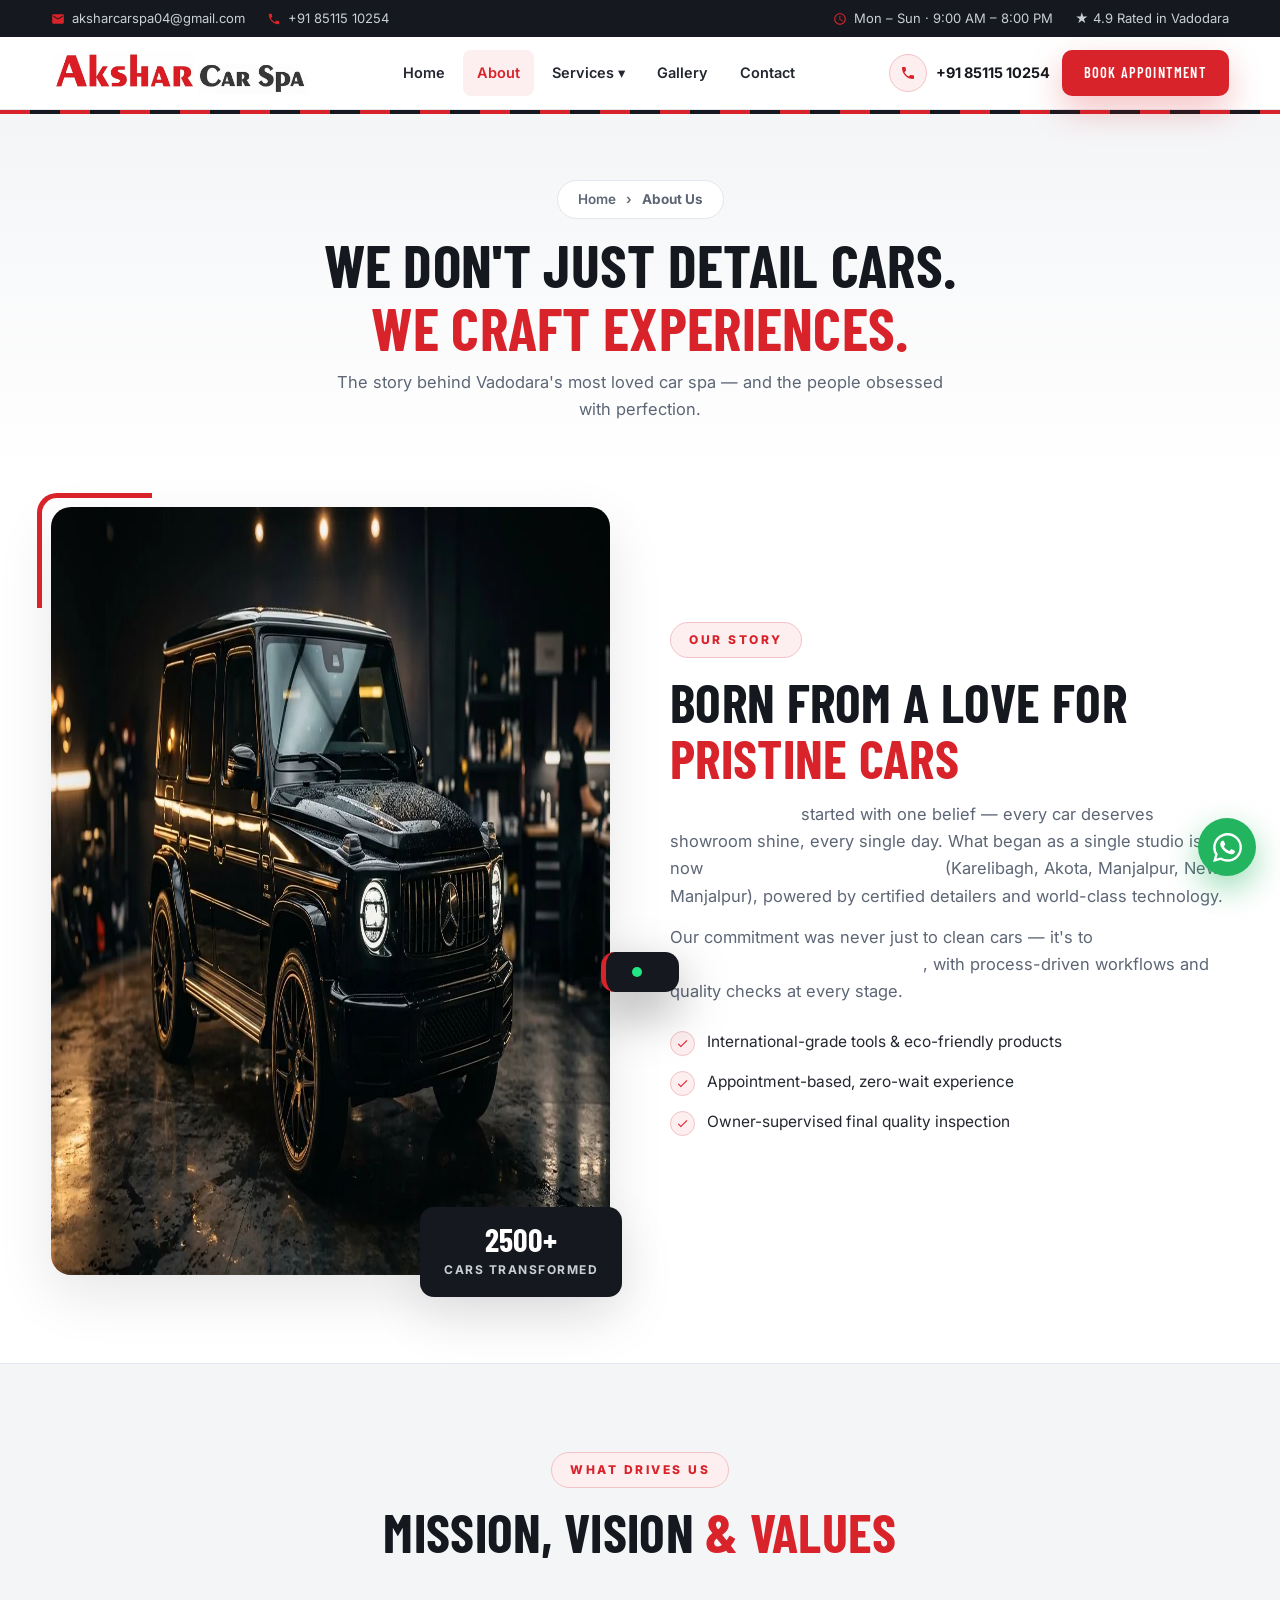
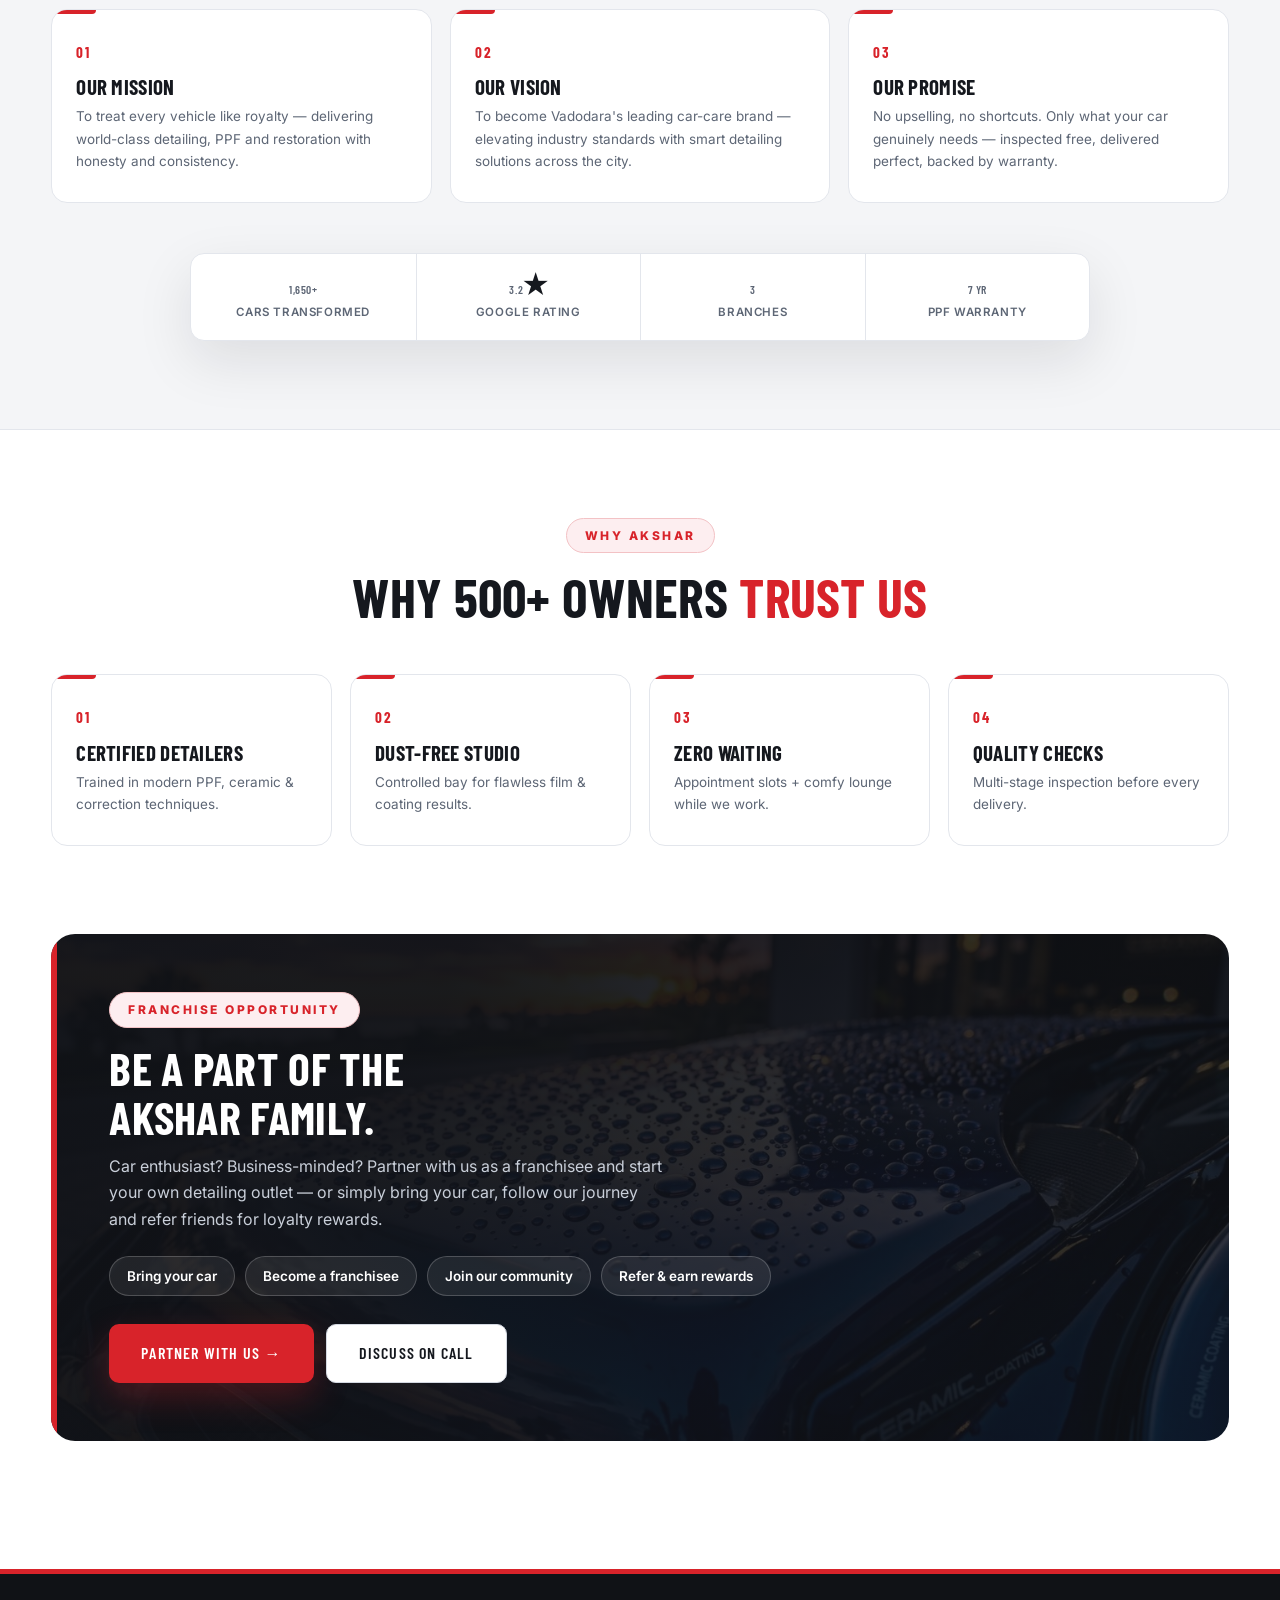
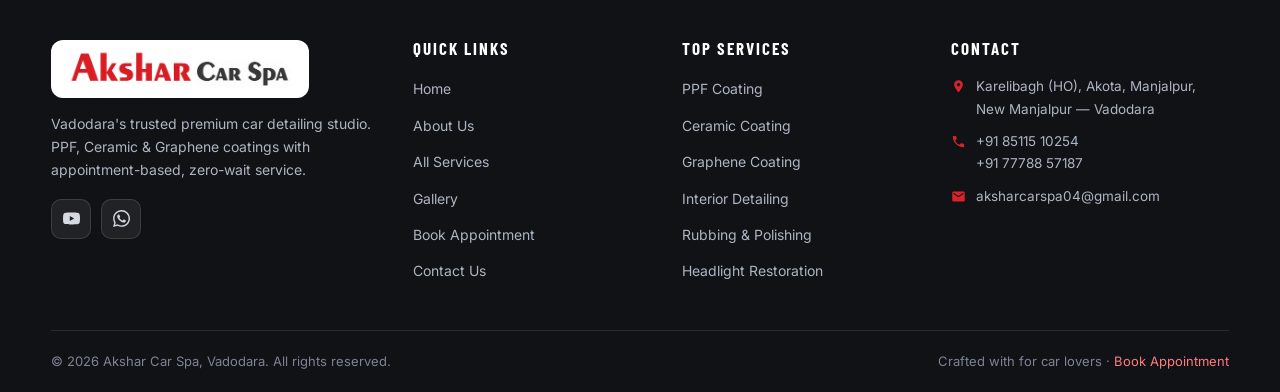
==== commit 42e72363: "Add files via upload" ====
--- a/about.html
+++ b/about.html
@@ -10,6 +10,20 @@
 <meta name="viewport" content="width=device-width, initial-scale=1.0, viewport-fit=cover">
 <title>About Us — Akshar Car Spa Vadodara | Our Story & Vision</title>
 <meta name="description" content="Meet Akshar Car Spa — Vadodara's trusted premium car detailing brand. Our story, mission, vision & franchise opportunities.">
+<link rel="canonical" href="https://www.aksharcarspa.com/about.html">
+<meta property="og:title" content="About Us — Akshar Car Spa Vadodara | Our Story & Vision">
+<meta property="og:description" content="Meet Akshar Car Spa — Vadodara's trusted premium car detailing brand. Our story, mission, vision & franchise opportunities.">
+<meta property="og:type" content="website">
+<meta property="og:url" content="https://www.aksharcarspa.com/about.html">
+<meta property="og:image" content="https://www.aksharcarspa.com/images/hero-poster.jpg">
+<meta property="og:image:width" content="1920">
+<meta property="og:image:height" content="1080">
+<meta property="og:locale" content="en_IN">
+<meta property="og:site_name" content="Akshar Car Spa">
+<meta name="twitter:card" content="summary_large_image">
+<meta name="twitter:title" content="About Us — Akshar Car Spa Vadodara | Our Story & Vision">
+<meta name="twitter:description" content="Meet Akshar Car Spa — Vadodara's trusted premium car detailing brand. Our story, mission, vision & franchise opportunities.">
+<meta name="twitter:image" content="https://www.aksharcarspa.com/images/hero-poster.jpg">
 <link rel="preconnect" href="https://fonts.googleapis.com">
 <link rel="preconnect" href="https://fonts.gstatic.com" crossorigin>
 <link href="https://fonts.googleapis.com/css2?family=Barlow+Condensed:wght@500;600;700&family=Inter:wght@400;500;600;700;800&display=swap" rel="stylesheet">
@@ -18,6 +32,13 @@
 <link rel="icon" href="data:image/svg+xml,<svg xmlns='http://www.w3.org/2000/svg' viewBox='0 0 24 24'><rect width='24' height='24' rx='6' fill='%23d8232a'/><path d='M12 4l4.5 4.5a6 6 0 11-9 0z' fill='%23141414'/></svg>">
 </head>
 <body>
+<a class="skip-link" href="#main">Skip to content</a>
+<div id="loader" aria-hidden="true"><div class="ld-inner">
+    <div class="ld-logo"><picture><source type="image/webp" srcset="images/logo.webp"><img width="980" height="182" src="images/logo.jpg" alt=""></picture></div>
+    <div class="ld-name">AKSHAR <span>CAR SPA</span></div>
+    <div class="ld-bar"><span></span></div>
+    <div class="ld-tag">Experience The Shine</div>
+  </div></div>
 <div class="scroll-progress" id="scrollProgress"></div>
 
 <div class="topbar"><div class="container">
@@ -26,15 +47,15 @@
 </div></div>
 
 <header class="navbar"><div class="container nav-inner">
- <a href="index.html" class="logo logo-img"><img src="images/logo.jpg" alt="Akshar Car Spa, Vadodara" fetchpriority="high"></a>
+ <a href="index.html" class="logo logo-img"><picture><source type="image/webp" srcset="images/logo.webp"><img width="980" height="182" src="images/logo.jpg" alt="Akshar Car Spa, Vadodara" fetchpriority="high"></picture></a>
  <ul class="nav-links">
   <li><a href="index.html">Home</a></li><li><a href="about.html" class="active">About</a></li>
-  <li class="has-drop"><a href="services.html">Services ▾</a><div class="dropdown-menu"><a href="ppf.html"> Paint Protection Film (PPF)</a><a href="coatings.html"> Ceramic & Graphene Coating</a><a href="services.html"> Premium Car Wash</a><a href="services.html"> Interior Detailing</a><a href="services.html">View All Services →</a></div></li>
+  <li class="has-drop"><a href="services.html">Services ▾</a><div class="dropdown-menu"><a href="ppf.html"> Paint Protection Film (PPF)</a><a href="coatings.html"> Ceramic & Graphene Coating</a><a href="car-wash.html"> Premium Car Wash</a><a href="interior-detailing.html"> Interior Detailing</a><a href="services.html">View All Services →</a></div></li>
   <li><a href="gallery.html">Gallery</a></li><li><a href="contact.html">Contact</a></li>
  </ul>
- <div class="nav-cta"><a class="nav-phone" href="tel:+918511510254"><span class="ph-ic"><svg viewBox="0 0 24 24"><path d="M6.62 10.79c1.44 2.83 3.76 5.14 6.59 6.59l2.2-2.2c.27-.27.67-.36 1.02-.24 1.12.37 2.33.57 3.57.57.55 0 1 .45 1 1V20c0 .55-.45 1-1 1-9.39 0-17-7.61-17-17 0-.55.45-1 1-1h3.5c.55 0 1 .45 1 1 0 1.25.2 2.45.57 3.57.11.35.03.74-.25 1.02l-2.2 2.2z"/></svg></span><span>+91 85115 10254</span></a><a href="#" class="btn btn-red btn-sm" data-book>Book Appointment</a><button class="hamburger" aria-label="Menu"><span></span><span></span><span></span></button></div>
+ <div class="nav-cta"><a class="nav-phone" href="tel:+918511510254"><span class="ph-ic"><svg viewBox="0 0 24 24"><path d="M6.62 10.79c1.44 2.83 3.76 5.14 6.59 6.59l2.2-2.2c.27-.27.67-.36 1.02-.24 1.12.37 2.33.57 3.57.57.55 0 1 .45 1 1V20c0 .55-.45 1-1 1-9.39 0-17-7.61-17-17 0-.55.45-1 1-1h3.5c.55 0 1 .45 1 1 0 1.25.2 2.45.57 3.57.11.35.03.74-.25 1.02l-2.2 2.2z"/></svg></span><span>+91 85115 10254</span></a><a href="#" class="btn btn-red btn-sm" data-book>Book Appointment</a><button class="hamburger" aria-label="Menu" aria-expanded="false" aria-controls="mobileMenu"><span></span><span></span><span></span></button></div>
 </div></header>
-<nav class="mobile-menu"><button class="mm-close">✕</button><a href="index.html">Home</a><a href="about.html" class="active">About Us</a><a href="services.html">All Services</a><a href="ppf.html"> PPF Coating</a><a href="coatings.html"> Ceramic & Graphene</a><a href="gallery.html">Gallery</a><a href="contact.html">Contact</a><a href="booking.html"> Book Appointment</a><a href="#" class="btn btn-red mm-book" data-book>Book Now</a></nav>
+<nav class="mobile-menu" id="mobileMenu"><button class="mm-close">✕</button><a href="index.html">Home</a><a href="about.html" class="active">About Us</a><a href="services.html">All Services</a><a href="ppf.html"> PPF Coating</a><a href="coatings.html"> Ceramic & Graphene</a><a href="gallery.html">Gallery</a><a href="contact.html">Contact</a><a href="booking.html"> Book Appointment</a><a href="#" class="btn btn-red mm-book" data-book>Book Now</a></nav>
 
 <div class="page-hero"><div class="container">
  <span class="crumbs"><a href="index.html">Home</a> › <b style="color:var(--gold)">About Us</b></span>
@@ -42,8 +63,8 @@
  <p>The story behind Vadodara's most loved car spa — and the people obsessed with perfection.</p>
 </div></div>
 
-<section style="padding-top:30px"><div class="container split">
- <div class="split-img reveal"><img src="images/hero-car.jpg" srcset="images/small/hero-car.jpg 480w, images/hero-car.jpg 1024w" sizes="(max-width: 640px) 90vw, (max-width: 1024px) 45vw, 800px" alt="Akshar Car Spa studio" loading="lazy"><div class="img-badge"><strong>2500+</strong><span>Cars Transformed</span></div></div>
+<section id="main" style="padding-top:30px"><div class="container split">
+ <div class="split-img reveal"><picture><source type="image/webp" srcset="images/small/hero-car.webp 480w, images/hero-car.webp 1024w" sizes="(max-width: 640px) 90vw, (max-width: 1024px) 45vw, 800px"><img width="1376" height="768" src="images/hero-car.jpg" srcset="images/small/hero-car.jpg 480w, images/hero-car.jpg 1024w" sizes="(max-width: 640px) 90vw, (max-width: 1024px) 45vw, 800px" alt="Akshar Car Spa studio" loading="lazy"></picture><div class="img-badge"><strong>2500+</strong><span>Cars Transformed</span></div></div>
  <div class="reveal reveal-d1">
   <span class="sec-badge">Our Story</span>
   <h2 class="sec-title">Born From a Love for <span class="red">Pristine Cars</span></h2>
@@ -96,15 +117,15 @@
 </div></section>
 
 <footer><div class="container"><div class="foot-grid">
- <div class="foot-about"><a href="index.html" class="logo logo-footer"><img src="images/logo.jpg" alt="Akshar Car Spa" loading="lazy"></a><p>Vadodara's trusted premium car detailing studio. PPF, Ceramic & Graphene coatings with appointment-based, zero-wait service.</p><div class="socials"><a href="https://www.youtube.com/channel/UCruIUTBnso2y1WBrChyFluQ" target="_blank" aria-label="YouTube"><svg viewBox="0 0 24 24"><path d="M23.5 6.2a3 3 0 00-2.1-2.1C19.5 3.5 12 3.5 12 3.5s-7.5 0-9.4.6A3 3 0 00.5 6.2 31.3 31.3 0 000 12a31.3 31.3 0 00.5 5.8 3 3 0 002.1 2.1c1.9.6 9.4.6 9.4.6s7.5 0 9.4-.6a3 3 0 002.1-2.1A31.3 31.3 0 0024 12a31.3 31.3 0 00-.5-5.8zM9.6 15.6V8.4L15.8 12l-6.2 3.6z"/></svg></a><a href="#" aria-label="Instagram"><svg viewBox="0 0 24 24"><path d="M12 2.2c3.2 0 3.6 0 4.9.1 3.3.1 4.8 1.7 4.9 4.9.1 1.3.1 1.6.1 4.8s0 3.6-.1 4.8c-.1 3.2-1.7 4.8-4.9 4.9-1.3.1-1.6.1-4.9.1s-3.6 0-4.9-.1c-3.3-.1-4.8-1.7-4.9-4.9C2.2 15.6 2.2 15.2 2.2 12s0-3.6.1-4.8C2.4 4 4 2.4 7.2 2.3 8.4 2.2 8.8 2.2 12 2.2zm0 3.6a6.2 6.2 0 100 12.4 6.2 6.2 0 000-12.4zm0 10.2a4 4 0 110-8 4 4 0 010 8zm6.4-10.5a1.4 1.4 0 100 2.9 1.4 1.4 0 000-2.9z"/></svg></a><a href="#" aria-label="Facebook"><svg viewBox="0 0 24 24"><path d="M22 12a10 10 0 10-11.6 9.9v-7H7.9V12h2.5V9.8c0-2.5 1.5-3.9 3.8-3.9 1.1 0 2.2.2 2.2.2v2.5h-1.3c-1.2 0-1.6.8-1.6 1.6V12h2.8l-.4 2.9h-2.4v7A10 10 0 0022 12z"/></svg></a><a href="https://wa.me/918511510254" target="_blank" aria-label="WhatsApp"><svg viewBox="0 0 24 24"><path d="M17.5 14.4c-.3-.15-1.76-.87-2.03-.97-.27-.1-.47-.15-.67.15-.2.3-.77.97-.94 1.17-.17.2-.35.22-.65.07-.3-.15-1.26-.46-2.4-1.48-.88-.79-1.48-1.76-1.65-2.06-.17-.3-.02-.46.13-.61.13-.13.3-.35.45-.52.15-.17.2-.3.3-.5.1-.2.05-.37-.02-.52-.08-.15-.67-1.62-.92-2.22-.24-.58-.49-.5-.67-.51h-.57c-.2 0-.52.07-.8.37-.27.3-1.04 1.02-1.04 2.5 0 1.47 1.07 2.89 1.22 3.09.15.2 2.1 3.2 5.1 4.49.71.31 1.27.49 1.7.63.72.23 1.37.2 1.88.12.57-.09 1.76-.72 2-1.42.25-.7.25-1.29.18-1.42-.08-.12-.28-.2-.58-.35zM12.05 21.8h-.01a9.87 9.87 0 01-5.03-1.38l-.36-.21-3.74.98 1-3.65-.24-.37a9.86 9.86 0 01-1.51-5.26c0-5.45 4.44-9.88 9.9-9.88a9.82 9.82 0 016.99 2.9 9.82 9.82 0 012.9 7c0 5.45-4.45 9.87-9.9 9.87zm8.42-18.29A11.82 11.82 0 0012.05 0C5.5 0 .16 5.34.16 11.9c0 2.1.55 4.14 1.59 5.95L.06 24l6.3-1.65a11.9 11.9 0 005.68 1.45h.01c6.55 0 11.89-5.34 11.89-11.9 0-3.18-1.24-6.16-3.47-8.39z"/></svg></a></div></div>
+ <div class="foot-about"><a href="index.html" class="logo logo-footer"><picture><source type="image/webp" srcset="images/logo.webp"><img width="980" height="182" src="images/logo.jpg" alt="Akshar Car Spa" loading="lazy"></picture></a><p>Vadodara's trusted premium car detailing studio. PPF, Ceramic & Graphene coatings with appointment-based, zero-wait service.</p><div class="socials"><!-- TODO — OWNER PROVIDE SOCIAL URL (Instagram/Facebook) --><a href="https://www.youtube.com/channel/UCruIUTBnso2y1WBrChyFluQ" target="_blank" rel="noopener" aria-label="YouTube"><svg viewBox="0 0 24 24"><path d="M23.5 6.2a3 3 0 00-2.1-2.1C19.5 3.5 12 3.5 12 3.5s-7.5 0-9.4.6A3 3 0 00.5 6.2 31.3 31.3 0 000 12a31.3 31.3 0 00.5 5.8 3 3 0 002.1 2.1c1.9.6 9.4.6 9.4.6s7.5 0 9.4-.6a3 3 0 002.1-2.1A31.3 31.3 0 0024 12a31.3 31.3 0 00-.5-5.8zM9.6 15.6V8.4L15.8 12l-6.2 3.6z"/></svg></a><a href="https://wa.me/918511510254" target="_blank" rel="noopener" aria-label="WhatsApp"><svg viewBox="0 0 24 24"><path d="M17.5 14.4c-.3-.15-1.76-.87-2.03-.97-.27-.1-.47-.15-.67.15-.2.3-.77.97-.94 1.17-.17.2-.35.22-.65.07-.3-.15-1.26-.46-2.4-1.48-.88-.79-1.48-1.76-1.65-2.06-.17-.3-.02-.46.13-.61.13-.13.3-.35.45-.52.15-.17.2-.3.3-.5.1-.2.05-.37-.02-.52-.08-.15-.67-1.62-.92-2.22-.24-.58-.49-.5-.67-.51h-.57c-.2 0-.52.07-.8.37-.27.3-1.04 1.02-1.04 2.5 0 1.47 1.07 2.89 1.22 3.09.15.2 2.1 3.2 5.1 4.49.71.31 1.27.49 1.7.63.72.23 1.37.2 1.88.12.57-.09 1.76-.72 2-1.42.25-.7.25-1.29.18-1.42-.08-.12-.28-.2-.58-.35zM12.05 21.8h-.01a9.87 9.87 0 01-5.03-1.38l-.36-.21-3.74.98 1-3.65-.24-.37a9.86 9.86 0 01-1.51-5.26c0-5.45 4.44-9.88 9.9-9.88a9.82 9.82 0 016.99 2.9 9.82 9.82 0 012.9 7c0 5.45-4.45 9.87-9.9 9.87zm8.42-18.29A11.82 11.82 0 0012.05 0C5.5 0 .16 5.34.16 11.9c0 2.1.55 4.14 1.59 5.95L.06 24l6.3-1.65a11.9 11.9 0 005.68 1.45h.01c6.55 0 11.89-5.34 11.89-11.9 0-3.18-1.24-6.16-3.47-8.39z"/></svg></a></div></div>
  <div><h4>Quick Links</h4><ul><li><a href="index.html">Home</a></li><li><a href="about.html">About Us</a></li><li><a href="services.html">All Services</a></li><li><a href="gallery.html">Gallery</a></li><li><a href="booking.html">Book Appointment</a></li><li><a href="contact.html">Contact Us</a></li></ul></div>
- <div><h4>Top Services</h4><ul><li><a href="ppf.html">PPF Coating</a></li><li><a href="coatings.html">Ceramic Coating</a></li><li><a href="coatings.html">Graphene Coating</a></li><li><a href="services.html">Interior Detailing</a></li><li><a href="services.html">Rubbing & Polishing</a></li><li><a href="services.html">Headlight Restoration</a></li></ul></div>
+ <div><h4>Top Services</h4><ul><li><a href="ppf.html">PPF Coating</a></li><li><a href="coatings.html">Ceramic Coating</a></li><li><a href="coatings.html">Graphene Coating</a></li><li><a href="interior-detailing.html">Interior Detailing</a></li><li><a href="polishing.html">Rubbing & Polishing</a></li><li><a href="headlight-restoration.html">Headlight Restoration</a></li></ul></div>
  <div><h4>Contact</h4><ul class="foot-contact"><li><svg viewBox="0 0 24 24"><path d="M12 2C8.13 2 5 5.13 5 8.5c0 5.25 7 13 7 13s7-7.75 7-13C19 5.13 15.87 2 12 2zm0 9.5c-1.38 0-2.5-1.12-2.5-2.5s1.12-2.5 2.5-2.5 2.5 1.12 2.5 2.5-1.12 2.5-2.5 2.5z"/></svg><span>Karelibagh (HO), Akota, Manjalpur, New Manjalpur — Vadodara</span></li><li><svg viewBox="0 0 24 24"><path d="M6.62 10.79c1.44 2.83 3.76 5.14 6.59 6.59l2.2-2.2c.27-.27.67-.36 1.02-.24 1.12.37 2.33.57 3.57.57.55 0 1 .45 1 1V20c0 .55-.45 1-1 1-9.39 0-17-7.61-17-17 0-.55.45-1 1-1h3.5c.55 0 1 .45 1 1 0 1.25.2 2.45.57 3.57.11.35.03.74-.25 1.02l-2.2 2.2z"/></svg><span>+91 85115 10254<br>+91 77788 57187</span></li><li><svg viewBox="0 0 24 24"><path d="M20 4H4c-1.1 0-1.99.9-1.99 2L2 18c0 1.1.9 2 2 2h16c1.1 0 2-.9 2-2V6c0-1.1-.9-2-2-2zm0 4l-8 5-8-5V6l8 5 8-5v2z"/></svg><span>aksharcarspa04@gmail.com</span></li></ul></div>
 </div><div class="foot-bottom"><span>© <span class="js-year">2026</span> Akshar Car Spa, Vadodara. All rights reserved.</span><span>Crafted with for car lovers · <a href="booking.html">Book Appointment</a></span></div></div></footer>
 
-<a class="wa-float" href="https://wa.me/918511510254?text=Hi!%20I%20want%20to%20book%20a%20car%20spa%20service." target="_blank" aria-label="Chat on WhatsApp"><svg viewBox="0 0 24 24"><path d="M17.5 14.4c-.3-.15-1.76-.87-2.03-.97-.27-.1-.47-.15-.67.15-.2.3-.77.97-.94 1.17-.17.2-.35.22-.65.07-.3-.15-1.26-.46-2.4-1.48-.88-.79-1.48-1.76-1.65-2.06-.17-.3-.02-.46.13-.61.13-.13.3-.35.45-.52.15-.17.2-.3.3-.5.1-.2.05-.37-.02-.52-.08-.15-.67-1.62-.92-2.22-.24-.58-.49-.5-.67-.51h-.57c-.2 0-.52.07-.8.37-.27.3-1.04 1.02-1.04 2.5 0 1.47 1.07 2.89 1.22 3.09.15.2 2.1 3.2 5.1 4.49.71.31 1.27.49 1.7.63.72.23 1.37.2 1.88.12.57-.09 1.76-.72 2-1.42.25-.7.25-1.29.18-1.42-.08-.12-.28-.2-.58-.35zM12.05 21.8h-.01a9.87 9.87 0 01-5.03-1.38l-.36-.21-3.74.98 1-3.65-.24-.37a9.86 9.86 0 01-1.51-5.26c0-5.45 4.44-9.88 9.9-9.88a9.82 9.82 0 016.99 2.9 9.82 9.82 0 012.9 7c0 5.45-4.45 9.87-9.9 9.87zm8.42-18.29A11.82 11.82 0 0012.05 0C5.5 0 .16 5.34.16 11.9c0 2.1.55 4.14 1.59 5.95L.06 24l6.3-1.65a11.9 11.9 0 005.68 1.45h.01c6.55 0 11.89-5.34 11.89-11.9 0-3.18-1.24-6.16-3.47-8.39z"/></svg></a>
+<a class="wa-float" href="https://wa.me/918511510254?text=Hi!%20I%20want%20to%20book%20a%20car%20spa%20service." target="_blank" rel="noopener" aria-label="Chat on WhatsApp"><svg viewBox="0 0 24 24"><path d="M17.5 14.4c-.3-.15-1.76-.87-2.03-.97-.27-.1-.47-.15-.67.15-.2.3-.77.97-.94 1.17-.17.2-.35.22-.65.07-.3-.15-1.26-.46-2.4-1.48-.88-.79-1.48-1.76-1.65-2.06-.17-.3-.02-.46.13-.61.13-.13.3-.35.45-.52.15-.17.2-.3.3-.5.1-.2.05-.37-.02-.52-.08-.15-.67-1.62-.92-2.22-.24-.58-.49-.5-.67-.51h-.57c-.2 0-.52.07-.8.37-.27.3-1.04 1.02-1.04 2.5 0 1.47 1.07 2.89 1.22 3.09.15.2 2.1 3.2 5.1 4.49.71.31 1.27.49 1.7.63.72.23 1.37.2 1.88.12.57-.09 1.76-.72 2-1.42.25-.7.25-1.29.18-1.42-.08-.12-.28-.2-.58-.35zM12.05 21.8h-.01a9.87 9.87 0 01-5.03-1.38l-.36-.21-3.74.98 1-3.65-.24-.37a9.86 9.86 0 01-1.51-5.26c0-5.45 4.44-9.88 9.9-9.88a9.82 9.82 0 016.99 2.9 9.82 9.82 0 012.9 7c0 5.45-4.45 9.87-9.9 9.87zm8.42-18.29A11.82 11.82 0 0012.05 0C5.5 0 .16 5.34.16 11.9c0 2.1.55 4.14 1.59 5.95L.06 24l6.3-1.65a11.9 11.9 0 005.68 1.45h.01c6.55 0 11.89-5.34 11.89-11.9 0-3.18-1.24-6.16-3.47-8.39z"/></svg></a>
 <button class="to-top" aria-label="Back to top">↑</button>
-<div class="modal" id="bookModal"><div class="modal-bg"></div><div class="modal-box"><button class="modal-close">✕</button><h3>Book Appointment </h3><p>Zero waiting — your car starts getting served the moment you arrive.</p><form data-form="book"><div class="f-row"><div class="f-group"><label>Your Name *</label><input type="text" name="name" autocomplete="name" placeholder="Full name" required></div><div class="f-group"><label>Phone *</label><input type="tel" name="phone" placeholder="10-digit mobile" required maxlength="10" inputmode="numeric" autocomplete="tel"></div></div><div class="f-row"><div class="f-group"><label>Service *</label><select name="service"><option>PPF Coating</option><option>Ceramic Coating</option><option>Graphene Coating</option><option>Interior Detailing</option><option>Premium Car Wash</option><option>Free Inspection</option></select></div><div class="f-group"><label>Branch *</label><select name="branch"><option>Karelibagh (HO)</option><option>Akota</option><option>Manjalpur</option><option>New Manjalpur</option></select></div></div><div class="f-group"><label>Preferred Date</label><input type="date" name="date"></div><button type="submit" class="btn btn-red" style="width:100%">Confirm Booking →</button></form></div></div>
+<div class="modal" id="bookModal" role="dialog" aria-modal="true" aria-labelledby="bookModalTitle"><div class="modal-bg"></div><div class="modal-box"><button class="modal-close">✕</button><h3 id="bookModalTitle">Book Appointment </h3><p>Zero waiting — your car starts getting served the moment you arrive.</p><form data-form="book"><div class="f-row"><div class="f-group"><label>Your Name *</label><input type="text" name="name" autocomplete="name" placeholder="Full name" required></div><div class="f-group"><label>Phone *</label><input type="tel" name="phone" placeholder="10-digit mobile" required maxlength="10" inputmode="numeric" autocomplete="tel"></div></div><div class="f-row"><div class="f-group"><label>Service *</label><select name="service"><option>PPF Coating</option><option>Ceramic Coating</option><option>Graphene Coating</option><option>Interior Detailing</option><option>Premium Car Wash</option><option>Free Inspection</option></select></div><div class="f-group"><label>Branch *</label><select name="branch"><option>Karelibagh (HO)</option><option>Akota</option><option>Manjalpur</option><option>New Manjalpur</option></select></div></div><div class="f-row"><div class="f-group"><label>Vehicle Size</label><select name="vehicle_size"><option>Hatchback</option><option>Sedan</option><option>SUV</option><option>Luxury</option><option>Other</option></select></div><div class="f-group"><label>Car Make & Model</label><input type="text" name="carmodel" placeholder="e.g. Hyundai Creta" autocomplete="off"></div></div><div class="f-row"><div class="f-group"><label>Preferred Date</label><input type="date" name="date"></div><div class="f-group"><label>Preferred Time Slot</label><select name="timeslot"><option>9–11 AM</option><option>11 AM–1 PM</option><option>1–3 PM</option><option>3–5 PM</option><option>5–8 PM</option></select></div></div><button type="submit" class="btn btn-red" style="width:100%">Confirm Booking →</button></form></div></div>
 <div class="toast" id="toast"><span class="t-dot"></span><span class="t-msg"></span></div>
 <script src="js/main.js"></script>
 <script src="js/mobile.js"></script>
--- a/css/style.css
+++ b/css/style.css
@@ -557,3 +557,220 @@
 .logo-footer{background:#fff;border-radius:12px;padding:8px 16px;display:inline-flex;align-items:center}
 .logo-footer img{height:42px;width:auto;display:block}
 @media(max-width:520px){.logo-img img{height:38px}.logo-footer img{height:34px}}
+
+/* ================= CINEMATIC VIDEO HERO ================= */
+.hero-cine{position:relative;min-height:max(620px,92svh);display:flex;align-items:center;overflow:hidden;background:#0b0d11;padding:90px 0 110px}
+.hero-video,.hc-poster{position:absolute;inset:0;width:100%;height:100%;object-fit:cover}
+.hc-poster{display:none}
+.hero-shade{position:absolute;inset:0;background:linear-gradient(100deg,rgba(8,9,12,.87) 0%,rgba(8,9,12,.62) 38%,rgba(8,9,12,.16) 68%,rgba(8,9,12,.34) 100%),linear-gradient(to top,rgba(8,9,12,.85),transparent 36%),linear-gradient(to bottom,rgba(8,9,12,.45),transparent 24%)}
+.hero-cine-inner{position:relative;z-index:2}
+.hc-badge{display:inline-flex;align-items:center;gap:8px;background:rgba(255,255,255,.1);border:1px solid rgba(255,255,255,.24);-webkit-backdrop-filter:blur(8px);backdrop-filter:blur(8px);color:#fff;font-size:13px;font-weight:600;letter-spacing:.4px;padding:9px 18px;border-radius:100px;margin-bottom:22px}
+.hc-badge .stars{color:#ffb800;font-size:14px}
+.hero-cine-inner h1{font-family:'Barlow Condensed',sans-serif;font-weight:700;font-size:clamp(54px,7.5vw,104px);line-height:.98;letter-spacing:.5px;color:#fff;text-transform:uppercase;margin:0 0 18px}
+.hc-red{background:linear-gradient(120deg,#ff6b6f,#e01e26);-webkit-background-clip:text;background-clip:text;color:transparent}
+.hc-kw{position:absolute;width:1px;height:1px;overflow:hidden;clip:rect(0 0 0 0);white-space:nowrap}
+.hero-cine-inner>p{color:#e8ebf0;font-size:17px;max-width:580px;margin:0 0 30px}
+.hero-cine-inner>p b{color:#fff}
+.hero-cine .hero-btns{margin-bottom:36px}
+.btn-glass{background:rgba(255,255,255,.12);border:1.5px solid rgba(255,255,255,.42);color:#fff;-webkit-backdrop-filter:blur(8px);backdrop-filter:blur(8px)}
+.btn-glass:hover{background:rgba(255,255,255,.24);color:#fff}
+.hc-stats{display:flex;background:rgba(255,255,255,.08);border:1px solid rgba(255,255,255,.16);border-radius:16px;-webkit-backdrop-filter:blur(12px);backdrop-filter:blur(12px);max-width:660px;overflow:hidden}
+.hc-stats>div{flex:1;padding:16px 8px;text-align:center;border-left:1px solid rgba(255,255,255,.12)}
+.hc-stats>div:first-child{border-left:none}
+.hc-stats strong{display:block;font-family:'Barlow Condensed',sans-serif;font-size:32px;font-weight:700;color:#fff;line-height:1.1}
+.hc-stats>div>span:last-child{font-size:11.5px;color:#c6ccd6;font-weight:600;letter-spacing:.4px}
+.hc-scroll{position:absolute;bottom:26px;left:50%;transform:translateX(-50%);z-index:2;width:26px;height:44px;border:2px solid rgba(255,255,255,.5);border-radius:14px}
+.hc-scroll span{position:absolute;top:8px;left:50%;width:4px;height:9px;margin-left:-2px;border-radius:3px;background:#fff;animation:hcWheel 1.8s ease-in-out infinite}
+@keyframes hcWheel{0%{transform:translateY(0);opacity:1}70%{transform:translateY(14px);opacity:0}100%{opacity:0}}
+@keyframes hcUp{from{opacity:0;transform:translateY(36px)}to{opacity:1;transform:none}}
+/* ---------- Cinematic hero intro (loader-synced, plays as loader lifts) ---------- */
+.pre-load .hc-anim{opacity:0;transform:translateY(34px);animation:heroSafe .7s ease 4.6s forwards}
+.pre-load .hc-line>span{animation:heroSafe .7s ease 4.6s forwards}
+@keyframes heroSafe{to{opacity:1;transform:none}}
+body.loaded .hc-anim{opacity:1;transform:none;transition:opacity .7s ease,transform .9s cubic-bezier(.2,.7,.25,1)}
+body.loaded .hero-cine-inner .hc-anim:nth-child(1){transition-delay:.05s}
+body.loaded .hero-cine-inner .hc-anim:nth-child(2){transition-delay:.12s}
+body.loaded .hero-cine-inner .hc-anim:nth-child(3){transition-delay:.4s}
+body.loaded .hero-cine-inner .hc-anim:nth-child(4){transition-delay:.55s}
+body.loaded .hero-cine-inner .hc-anim:nth-child(5){transition-delay:.7s}
+.hc-title .hc-line{display:block;overflow:hidden;padding-bottom:.08em;margin-bottom:-.08em}
+.hc-line>span{display:inline-block;will-change:transform}
+.pre-load .hc-line>span{transform:translateY(112%)}
+body.loaded .hc-line>span{transform:none;transition:transform 1.05s cubic-bezier(.16,.8,.24,1)}
+body.loaded .hc-line:nth-child(1)>span{transition-delay:.15s}
+body.loaded .hc-line:nth-child(2)>span{transition-delay:.32s}
+.hc-shine{background:linear-gradient(110deg,#ff6b6f 25%,#e01e26 42%,#ffd7d9 50%,#e01e26 58%,#ff6b6f 75%);background-size:230% auto;-webkit-background-clip:text;background-clip:text;color:transparent;animation:hcShine 5s ease-in-out 2.2s infinite}
+@keyframes hcShine{0%{background-position:0% center}60%,100%{background-position:230% center}}
+@media (prefers-reduced-motion:reduce){.pre-load .hc-anim,.pre-load .hc-line>span{opacity:1;transform:none;animation:none}.hc-shine{animation:none}.hc-scroll span{animation:none}}
+
+/* ================= CINEMATIC LOADER (2-2.5s first visit, quick pass after) ================= */
+#loader{position:fixed;inset:0;z-index:2000;background:radial-gradient(120% 120% at 50% 8%,#161c26 0%,#0b0d11 62%);display:flex;align-items:center;justify-content:center;animation:loaderSafe .6s ease 4.5s forwards}
+@keyframes loaderSafe{to{opacity:0;visibility:hidden}}
+#loader.done{animation:none;opacity:0;visibility:hidden;transition:opacity .45s ease,visibility 0s .45s}
+.ld-inner{text-align:center;padding:20px}
+.ld-logo{background:#fff;border-radius:18px;padding:12px 22px;display:inline-block;box-shadow:0 20px 60px rgba(0,0,0,.5);animation:ldPop .6s cubic-bezier(.2,.9,.3,1.3) both}
+.ld-logo img{height:54px;width:auto;display:block}
+.ld-name{font-family:'Barlow Condensed',sans-serif;font-size:34px;font-weight:600;letter-spacing:8px;text-indent:8px;color:#fff;margin:20px 0 4px;animation:ldUp .6s ease .15s both}
+.ld-name span{color:#ff4d54}
+.ld-bar{width:min(280px,60vw);height:4px;background:rgba(255,255,255,.12);border-radius:4px;margin:18px auto 0;overflow:hidden}
+.ld-bar span{display:block;height:100%;width:40%;border-radius:4px;background:linear-gradient(90deg,#d8232a,#ff6b6f);animation:ldSlide 1s ease-in-out infinite}
+.ld-tag{color:#8b93a3;font-size:12.5px;letter-spacing:3px;text-indent:3px;text-transform:uppercase;margin-top:14px;animation:ldUp .6s ease .3s both}
+@keyframes ldSlide{0%{transform:translateX(-110%)}100%{transform:translateX(280%)}}
+@keyframes ldPop{from{opacity:0;transform:scale(.85)}to{opacity:1;transform:scale(1)}}
+@keyframes ldUp{from{opacity:0;transform:translateY(14px)}to{opacity:1;transform:none}}
+body.is-loading{overflow:hidden}
+
+/* ================= PREMIUM UPGRADE — cinematic chapters ================= */
+.black-sec{background:#0b0d11;color:#e8ebf0}
+.black-sec .red{color:#ff4d54}
+.display{font-family:'Barlow Condensed',sans-serif;font-weight:700;font-size:clamp(52px,6.5vw,92px);line-height:.95;letter-spacing:.5px;text-transform:uppercase;color:#fff;margin:0 0 18px}
+
+/* hero v2 */
+.hc-kicker{display:block;font-family:'Inter',sans-serif;font-size:13px;font-weight:600;letter-spacing:6px;text-transform:uppercase;color:#e8ebf0;margin-bottom:16px}
+.hc-kicker::before{content:'';display:inline-block;width:34px;height:2px;background:var(--red);vertical-align:middle;margin-right:12px}
+.hc-label{display:flex;gap:14px;align-items:center;flex-wrap:wrap;color:#fff;font-weight:600;letter-spacing:3px;font-size:13px;margin:0 0 30px}
+.hc-label i{color:#ff4d54;font-style:normal}
+body.loaded .hc-title .hc-line:nth-child(2)>span{transition-delay:.15s}
+body.loaded .hc-title .hc-line:nth-child(3)>span{transition-delay:.3s}
+body.loaded .hc-title .hc-line:nth-child(4)>span{transition-delay:.45s}
+
+/* stats band */
+.stats-band{display:flex;border-top:1px solid #e6e9ef;border-bottom:1px solid #e6e9ef;margin-top:60px}
+.stats-band>div{flex:1;text-align:center;padding:32px 10px;border-left:1px solid #e6e9ef}
+.stats-band>div:first-child{border-left:none}
+.stats-band strong{display:block;font-family:'Barlow Condensed',sans-serif;font-size:46px;font-weight:700;color:var(--ink);line-height:1}
+.stats-band strong span{font:inherit}
+.stats-band>div>span:last-child{font-size:12px;font-weight:700;letter-spacing:2px;text-transform:uppercase;color:var(--mut)}
+
+/* feature cards */
+.feat-grid{display:grid;grid-template-columns:repeat(3,1fr);gap:20px;margin:44px 0 32px}
+.feat-card{background:#fff;border:1px solid #e9ecf1;border-radius:20px;overflow:hidden;display:block;transition:transform .35s ease,box-shadow .35s ease}
+.feat-card:hover{transform:translateY(-6px);box-shadow:0 24px 60px rgba(10,14,20,.12)}
+.feat-img{position:relative;overflow:hidden}
+.feat-img img{width:100%;height:220px;object-fit:cover;display:block;transition:transform .7s ease}
+.feat-card:hover .feat-img img{transform:scale(1.05)}
+.feat-num{position:absolute;top:14px;left:14px;z-index:2;font-family:'Barlow Condensed',sans-serif;font-size:22px;font-weight:700;color:#fff;background:rgba(10,12,16,.55);border:1px solid rgba(255,255,255,.25);-webkit-backdrop-filter:blur(6px);backdrop-filter:blur(6px);padding:2px 14px;border-radius:100px}
+.feat-body{padding:24px 24px 26px}
+.feat-body h3{font-family:'Barlow Condensed',sans-serif;font-size:27px;font-weight:700;text-transform:uppercase;margin:0 0 8px;color:var(--ink)}
+.feat-body p{font-size:14px;color:var(--mut);margin:0}
+.feat-meta{display:flex;justify-content:space-between;align-items:center;margin-top:16px;padding-top:16px;border-top:1px solid #eef0f4}
+.feat-meta .price{color:var(--red);font-weight:800}
+.also-row{display:flex;flex-wrap:wrap;gap:10px 20px;align-items:center;justify-content:center;margin-bottom:34px}
+.also-label{font-size:13px;font-weight:600;color:var(--mut);letter-spacing:1px;text-transform:uppercase}
+.also-row a{color:var(--ink);font-weight:600;font-size:14.5px;border-bottom:1px solid #d3d8e1;padding-bottom:1px}
+.also-row a:hover{color:var(--red);border-color:var(--red)}
+
+/* restore / protect / maintain */
+.rpm{display:grid;grid-template-columns:1.05fr 1fr;gap:52px;align-items:start;margin-top:48px}
+.rpm-visual{position:relative;border-radius:20px;overflow:hidden;background:#0b0d11}
+.rpm-visual img{width:100%;height:480px;object-fit:cover;display:block;transition:opacity .35s ease}
+.rpm-visual.swap img{opacity:0}
+.rpm-tag{position:absolute;left:18px;bottom:18px;font-size:12.5px;font-weight:700;letter-spacing:2px;color:#fff;background:rgba(10,12,16,.55);border:1px solid rgba(255,255,255,.25);-webkit-backdrop-filter:blur(6px);backdrop-filter:blur(6px);padding:9px 18px;border-radius:100px}
+.rpm-opts{display:flex;gap:10px;margin-bottom:26px}
+.rpm-opt{flex:1;background:#f4f5f7;border:1px solid #e6e9ef;border-radius:14px;padding:16px 8px;cursor:pointer;transition:.3s;min-height:64px}
+.rpm-opt .rpm-n{display:block;font-family:'Barlow Condensed',sans-serif;font-size:24px;font-weight:700;color:#b9c0cc;line-height:1}
+.rpm-opt .rpm-t{font-weight:700;font-size:14px;color:var(--ink)}
+.rpm-opt:not(.active){opacity:.7}
+.rpm-opt.active{background:#0e1013;border-color:#0e1013;opacity:1}
+.rpm-opt.active .rpm-n{color:#ff4d54}
+.rpm-opt.active .rpm-t{color:#fff}
+.rpm-pane{transition:opacity .22s ease,transform .22s ease}
+.rpm-pane.swap{opacity:0;transform:translateY(10px)}
+.rpm-pane h3{font-family:'Barlow Condensed',sans-serif;font-size:36px;font-weight:700;text-transform:uppercase;margin:0 0 10px;color:var(--ink)}
+.rpm-pane p{color:var(--mut);font-size:15.5px;margin:0 0 18px;max-width:440px}
+.rpm-pane ul{list-style:none;margin:0 0 22px;padding:0}
+.rpm-pane li{position:relative;padding:7px 0 7px 24px;font-weight:600;font-size:15px;color:var(--ink)}
+.rpm-pane li::before{content:'';position:absolute;left:0;top:14px;width:8px;height:8px;background:var(--red);border-radius:2px}
+
+/* ppf signature */
+.ppf-sig-grid{display:grid;grid-template-columns:1.05fr .95fr;gap:60px;align-items:center}
+.ppf-sig-sub{font-family:'Barlow Condensed',sans-serif;font-size:27px;color:#fff;margin:0 0 12px}
+.ppf-sig-copy{color:#aeb5c2;font-size:15.5px;max-width:520px;margin:0}
+.ppf-feats{display:flex;flex-wrap:wrap;gap:10px;margin:28px 0 34px}
+.ppf-feats span{border:1px solid rgba(255,255,255,.18);background:rgba(255,255,255,.05);padding:9px 18px;border-radius:100px;font-size:13px;font-weight:600;color:#fff}
+.ppf-sig-img{position:relative;border-radius:20px;overflow:hidden}
+.ppf-sig-img img{width:100%;height:580px;object-fit:cover;display:block}
+.ppf-sig-tag{position:absolute;left:18px;bottom:18px;font-size:12.5px;font-weight:700;letter-spacing:2px;color:#fff;background:rgba(10,12,16,.55);border:1px solid rgba(255,255,255,.25);-webkit-backdrop-filter:blur(6px);backdrop-filter:blur(6px);padding:9px 18px;border-radius:100px}
+
+/* hydrophobic */
+.hydro{position:relative;overflow:hidden;padding:140px 0}
+.hydro-bg{position:absolute;inset:0;width:100%;height:100%;object-fit:cover}
+.hydro-shade{position:absolute;inset:0;background:linear-gradient(rgba(8,9,12,.62),rgba(8,9,12,.78))}
+.hydro .container{position:relative;z-index:2}
+.hydro-copy{color:#e8ebf0;font-size:18px;margin:0 0 26px}
+.hydro-link{color:#fff;font-weight:700;font-size:16px;border-bottom:2px solid var(--red);padding-bottom:4px}
+.hydro-link:hover{color:#ff4d54}
+
+/* transformation */
+.transform{background:#0e1013}
+.tr-sub{color:#c6ccd6;font-size:18px;margin:0}
+.tr-sub b{color:#fff}
+.tr-hint{text-align:center;color:#8b93a3;letter-spacing:3px;font-size:12.5px;font-weight:600;margin-top:24px;text-transform:uppercase}
+.tr-tags{display:flex;gap:10px;justify-content:center;flex-wrap:wrap;margin-top:14px}
+.tr-tags span{border:1px solid rgba(255,255,255,.18);background:rgba(255,255,255,.05);padding:8px 18px;border-radius:100px;font-size:12.5px;font-weight:700;letter-spacing:1.5px;color:#fff}
+
+/* studio strip */
+.studio-words{font-family:'Barlow Condensed',sans-serif;font-size:30px;color:var(--ink);margin:6px 0 0;letter-spacing:1px}
+.studio-words b{color:var(--red)}
+.studio-strip{display:grid;grid-template-columns:repeat(3,1fr);gap:16px;margin-top:36px}
+.studio-strip figure{margin:0;border-radius:16px;overflow:hidden;position:relative;background:#0b0d11}
+.studio-strip img{width:100%;height:250px;object-fit:cover;display:block;transition:transform .6s ease}
+.studio-strip figure:hover img{transform:scale(1.05)}
+.studio-strip figcaption{position:absolute;left:0;right:0;bottom:0;color:#fff;font-weight:600;font-size:14.5px;padding:44px 18px 16px;background:linear-gradient(transparent,rgba(8,9,12,.82))}
+
+/* process timeline */
+.timeline{position:relative;max-width:780px;margin:48px auto 0;padding-left:64px}
+.tl-progress{position:absolute;left:27px;top:12px;bottom:12px;width:2px;background:#e6e9ef;border-radius:2px;overflow:hidden}
+.tl-progress span{display:block;width:100%;height:0;background:var(--red);transition:height .5s ease}
+.tl-step{display:flex;gap:28px;align-items:flex-start;padding:28px 0;position:relative}
+.tl-step::before{content:'';position:absolute;left:-45px;top:38px;width:12px;height:12px;border-radius:50%;background:#d3d8e1;transition:.3s}
+.tl-step.lit::before{background:var(--red);box-shadow:0 0 0 5px var(--red-soft)}
+.tl-step.lit .tl-n{color:var(--red)}
+.tl-n{font-family:'Barlow Condensed',sans-serif;font-size:60px;font-weight:700;line-height:1;color:#dfe3ea;min-width:88px;transition:.3s}
+.tl-step h4{font-family:'Barlow Condensed',sans-serif;font-size:30px;font-weight:700;text-transform:uppercase;margin:2px 0 8px;color:var(--ink)}
+.tl-step p{color:var(--mut);font-size:15px;margin:0;max-width:520px}
+
+/* editorial gallery */
+.gal-ed{display:grid;grid-template-columns:1.35fr 1fr;grid-template-rows:1fr 1fr;gap:16px;margin:40px 0 34px}
+.gal-ed .gal-item{height:100%;min-height:250px}
+.gal-ed .gal-big{grid-row:span 2;min-height:520px}
+
+/* locations */
+.loc-wrap{display:grid;grid-template-columns:340px 1fr;gap:20px;margin-top:44px;align-items:start}
+.loc-list{display:flex;flex-direction:column;gap:10px}
+.loc-btn{display:flex;gap:16px;align-items:center;background:#fff;border:1px solid #e6e9ef;border-radius:16px;padding:18px 20px;cursor:pointer;text-align:left;transition:.3s;min-height:68px}
+.loc-btn .loc-n{font-family:'Barlow Condensed',sans-serif;font-size:26px;font-weight:700;color:#c9cfd9}
+.loc-btn b{display:block;font-size:17px;color:var(--ink)}
+.loc-btn small{font-size:13px;color:var(--mut);font-weight:600}
+.loc-btn.active{background:#0e1013;border-color:#0e1013}
+.loc-btn.active .loc-n{color:#ff4d54}
+.loc-btn.active b{color:#fff}
+.loc-btn.active small{color:#aeb5c2}
+.loc-panel{background:#fff;border:1px solid #e6e9ef;border-radius:20px;overflow:hidden}
+.loc-map iframe{width:100%;height:300px;border:0;display:block}
+.loc-info{padding:26px 28px}
+.loc-info h3{font-family:'Barlow Condensed',sans-serif;font-size:32px;font-weight:700;text-transform:uppercase;margin:6px 0 8px;color:var(--ink)}
+.loc-info p{color:var(--mut);font-size:15px;margin:0 0 6px}
+.loc-hours{font-size:13.5px !important;color:var(--red) !important;font-weight:700 !important;margin-bottom:16px !important}
+
+/* final cta */
+.final-cta{position:relative;overflow:hidden;padding:150px 0}
+.final-bg{position:absolute;inset:0;width:100%;height:100%;object-fit:cover}
+.final-shade{position:absolute;inset:0;background:linear-gradient(rgba(8,9,12,.72),rgba(8,9,12,.85))}
+.final-cta .container{position:relative;z-index:2}
+.final-cta .cta-btns{margin-top:34px}
+
+/* nav scrolled state */
+.navbar{transition:box-shadow .3s ease}
+.navbar.scrolled{box-shadow:0 12px 32px rgba(10,14,20,.13)}
+
+/* sticky callbar: CALL / WHATSAPP / BOOK NOW */
+.callbar .cb-book{flex:1.6;background:var(--red);color:#fff;font-weight:800;letter-spacing:1px;text-transform:uppercase}
+
+/* ---------- Accessibility + lead-form states ---------- */
+.skip-link{position:fixed;top:-60px;left:16px;z-index:3000;background:var(--red);color:#fff;font-weight:700;font-size:14px;padding:12px 22px;border-radius:0 0 12px 12px;transition:top .25s ease}
+.skip-link:focus{top:0;color:#fff}
+.form-status{font-size:14px;font-weight:600;margin:12px 0 0;padding:12px 16px;border-radius:10px;display:block}
+.form-status.ok{background:#e9f7ee;color:#157a3d;border:1px solid #bfe6cd}
+.form-status.err{background:#fdecec;color:#b3121a;border:1px solid #f5c2c5}
+.ba-handle:focus-visible{outline:2px solid #fff;outline-offset:4px}
--- a/css/mobile.css
+++ b/css/mobile.css
@@ -314,3 +314,117 @@
 }
 html.save-data .float-card,html.save-data .marquee-track,html.save-data .ba-knob{animation:none}
 html.save-data .reveal{opacity:1;transform:none;transition:none}
+
+/* ================= CINEMATIC HERO — mobile (portrait video, bottom-aligned content) ================= */
+@media (max-width:820px){
+  .hero-cine-inner h1{font-size:clamp(50px,9vw,72px)}
+  .hc-stats{max-width:100%}
+}
+@media (max-width:640px){
+  .hero-cine{min-height:94svh;padding:64px 0 40px;align-items:flex-end}
+  .hero-shade{background:linear-gradient(to top,rgba(8,9,12,.92) 6%,rgba(8,9,12,.55) 46%,rgba(8,9,12,.28) 100%)}
+  .hero-cine-inner h1{font-size:clamp(46px,13.5vw,60px);margin-bottom:14px}
+  .hc-badge{font-size:12px;padding:8px 15px;margin-bottom:16px}
+  .hero-cine-inner>p{font-size:15px;margin-bottom:22px}
+  .hero-cine .hero-btns{margin-bottom:24px}
+  .hc-stats{flex-wrap:wrap}
+  .hc-stats>div{flex:1 1 40%;padding:13px 6px;border-top:1px solid rgba(255,255,255,.12)}
+  .hc-stats>div:nth-child(-n+2){border-top:none}
+  .hc-stats>div:nth-child(odd){border-left:none}
+  .hc-stats strong{font-size:27px}
+  .hc-scroll{display:none}
+}
+
+/* loader — small screens */
+@media (max-width:640px){
+  .ld-logo img{height:42px}
+  .ld-logo{padding:10px 18px;border-radius:14px}
+  .ld-name{font-size:26px;letter-spacing:6px;text-indent:6px}
+  .ld-tag{font-size:11px}
+}
+
+/* ================= PREMIUM UPGRADE — responsive ================= */
+@media (max-width:1024px){
+  .rpm{gap:36px}
+  .ppf-sig-grid{gap:40px}
+  .loc-wrap{grid-template-columns:300px 1fr}
+  .gal-ed .gal-big{min-height:440px}
+  .stats-band strong{font-size:40px}
+}
+@media (max-width:820px){
+  .feat-grid{grid-template-columns:1fr;max-width:560px;margin-left:auto;margin-right:auto}
+  .feat-img img{height:240px}
+  .rpm{grid-template-columns:1fr;gap:28px;margin-top:36px}
+  .rpm-visual img{height:320px}
+  .ppf-sig-grid{grid-template-columns:1fr;gap:36px}
+  .ppf-sig-img img{height:380px}
+  .loc-wrap{grid-template-columns:1fr}
+  .loc-list{display:grid;grid-template-columns:1fr 1fr}
+  .stats-band strong{font-size:36px}
+  .timeline{padding-left:52px}
+  .tl-n{font-size:50px;min-width:72px}
+}
+@media (max-width:640px){
+  .display{font-size:clamp(44px,13vw,56px)}
+  .hc-kicker{font-size:11.5px;letter-spacing:4px}
+  .hc-label{font-size:12px;letter-spacing:2px;gap:10px;margin-bottom:24px}
+  .stats-band{flex-wrap:wrap;margin-top:44px}
+  .stats-band>div{flex:1 1 50%;padding:24px 8px;border-top:1px solid #e6e9ef}
+  .stats-band>div:nth-child(-n+2){border-top:none}
+  .stats-band>div:nth-child(odd){border-left:none}
+  .stats-band strong{font-size:34px}
+  .feat-body h3{font-size:24px}
+  .rpm-pane h3{font-size:29px}
+  .rpm-visual img{height:260px}
+  .rpm-opt{min-height:60px;padding:13px 6px}
+  .rpm-opt .rpm-t{font-size:13px}
+  .ppf-sig-sub{font-size:23px}
+  .ppf-feats span{font-size:12.5px;padding:8px 15px}
+  .ppf-sig-img img{height:320px}
+  .hydro{padding:96px 0}
+  .hydro-copy{font-size:16px}
+  .studio-strip{display:flex;overflow-x:auto;scroll-snap-type:x mandatory;padding-bottom:10px;margin-left:-5%;margin-right:-5%;padding-left:5%;padding-right:5%}
+  .studio-strip figure{min-width:78%;scroll-snap-align:center}
+  .studio-strip img{height:220px}
+  .timeline{padding-left:44px;margin-top:36px}
+  .tl-progress{left:15px}
+  .tl-step{gap:18px;padding:22px 0}
+  .tl-step::before{left:-34px;top:30px}
+  .tl-n{font-size:44px;min-width:62px}
+  .tl-step h4{font-size:24px}
+  .gal-ed{grid-template-columns:1fr;grid-template-rows:none}
+  .gal-ed .gal-big{grid-row:auto;min-height:300px}
+  .gal-ed .gal-item{min-height:220px}
+  .loc-list{grid-template-columns:1fr 1fr;gap:8px}
+  .loc-btn{padding:14px;gap:10px;min-height:60px}
+  .loc-btn .loc-n{font-size:22px}
+  .loc-btn b{font-size:15px}
+  .loc-map iframe{height:220px}
+  .loc-info{padding:22px 20px}
+  .loc-info h3{font-size:27px}
+  .final-cta{padding:104px 0}
+  /* callbar: safe-area + 44px+ targets */
+  .callbar{padding-bottom:env(safe-area-inset-bottom)}
+  .callbar a{min-height:56px}
+}
+@media (max-width:480px){
+  .display{font-size:44px}
+  .studio-words{font-size:25px}
+  .loc-list{grid-template-columns:1fr}
+  .tl-n{font-size:38px;min-width:54px}
+  .tl-step h4{font-size:22px}
+  .ppf-sig-img img{height:260px}
+  .rpm-visual img{height:220px}
+}
+@media (max-width:360px){
+  .display{font-size:40px}
+  .stats-band strong{font-size:30px}
+  .hc-label{letter-spacing:1.5px}
+}
+@media (hover:none) and (pointer:coarse){
+  .feat-card:hover{transform:none}
+  .feat-card:hover .feat-img img{transform:none}
+  .studio-strip figure:hover img{transform:none}
+  .rpm-opt{min-height:60px}
+  .loc-btn{min-height:60px}
+}
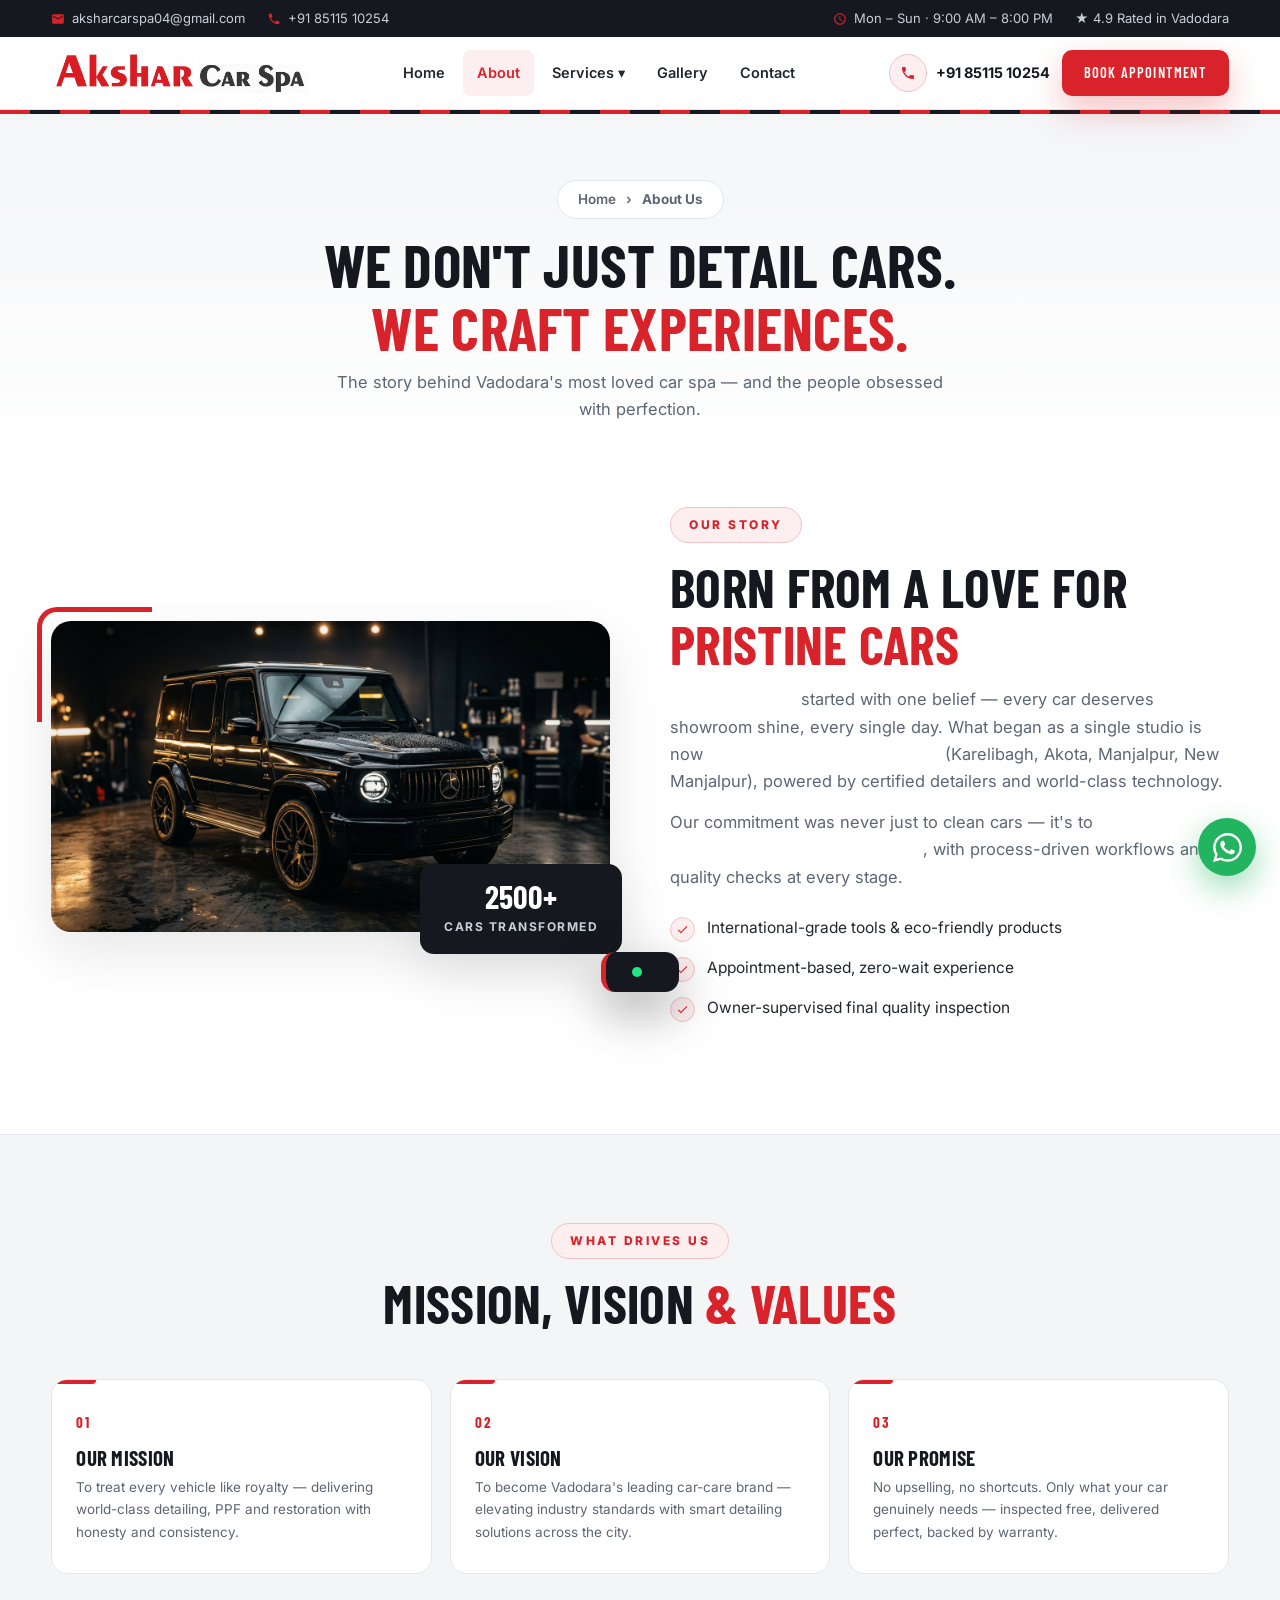
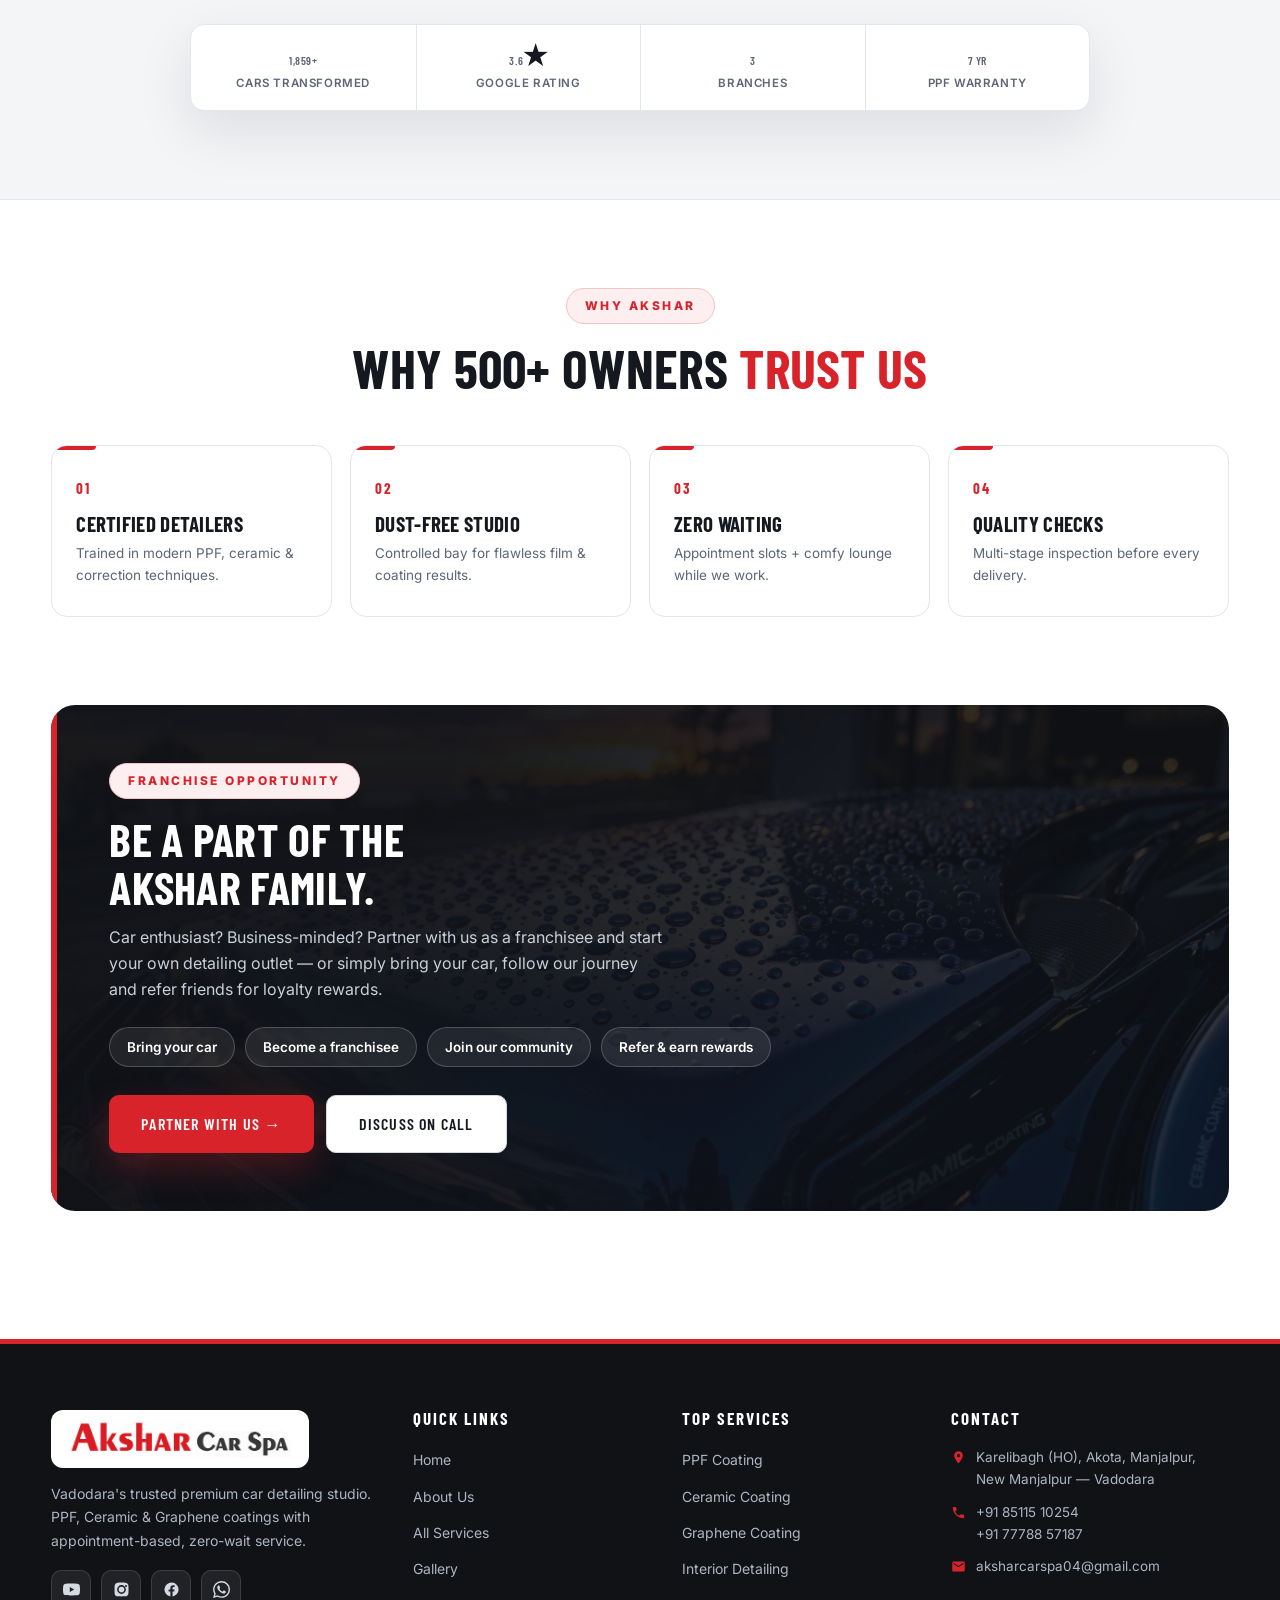
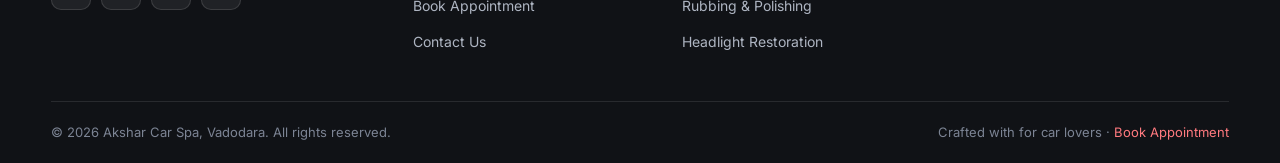
==== commit 35e850f1: "Add files via upload" ====
--- a/about.html
+++ b/about.html
@@ -10,20 +10,6 @@
 <meta name="viewport" content="width=device-width, initial-scale=1.0, viewport-fit=cover">
 <title>About Us — Akshar Car Spa Vadodara | Our Story & Vision</title>
 <meta name="description" content="Meet Akshar Car Spa — Vadodara's trusted premium car detailing brand. Our story, mission, vision & franchise opportunities.">
-<link rel="canonical" href="https://www.aksharcarspa.com/about.html">
-<meta property="og:title" content="About Us — Akshar Car Spa Vadodara | Our Story & Vision">
-<meta property="og:description" content="Meet Akshar Car Spa — Vadodara's trusted premium car detailing brand. Our story, mission, vision & franchise opportunities.">
-<meta property="og:type" content="website">
-<meta property="og:url" content="https://www.aksharcarspa.com/about.html">
-<meta property="og:image" content="https://www.aksharcarspa.com/images/hero-poster.jpg">
-<meta property="og:image:width" content="1920">
-<meta property="og:image:height" content="1080">
-<meta property="og:locale" content="en_IN">
-<meta property="og:site_name" content="Akshar Car Spa">
-<meta name="twitter:card" content="summary_large_image">
-<meta name="twitter:title" content="About Us — Akshar Car Spa Vadodara | Our Story & Vision">
-<meta name="twitter:description" content="Meet Akshar Car Spa — Vadodara's trusted premium car detailing brand. Our story, mission, vision & franchise opportunities.">
-<meta name="twitter:image" content="https://www.aksharcarspa.com/images/hero-poster.jpg">
 <link rel="preconnect" href="https://fonts.googleapis.com">
 <link rel="preconnect" href="https://fonts.gstatic.com" crossorigin>
 <link href="https://fonts.googleapis.com/css2?family=Barlow+Condensed:wght@500;600;700&family=Inter:wght@400;500;600;700;800&display=swap" rel="stylesheet">
@@ -32,9 +18,8 @@
 <link rel="icon" href="data:image/svg+xml,<svg xmlns='http://www.w3.org/2000/svg' viewBox='0 0 24 24'><rect width='24' height='24' rx='6' fill='%23d8232a'/><path d='M12 4l4.5 4.5a6 6 0 11-9 0z' fill='%23141414'/></svg>">
 </head>
 <body>
-<a class="skip-link" href="#main">Skip to content</a>
 <div id="loader" aria-hidden="true"><div class="ld-inner">
-    <div class="ld-logo"><picture><source type="image/webp" srcset="images/logo.webp"><img width="980" height="182" src="images/logo.jpg" alt=""></picture></div>
+    <div class="ld-logo"><img src="images/logo.jpg" alt=""></div>
     <div class="ld-name">AKSHAR <span>CAR SPA</span></div>
     <div class="ld-bar"><span></span></div>
     <div class="ld-tag">Experience The Shine</div>
@@ -47,15 +32,15 @@
 </div></div>
 
 <header class="navbar"><div class="container nav-inner">
- <a href="index.html" class="logo logo-img"><picture><source type="image/webp" srcset="images/logo.webp"><img width="980" height="182" src="images/logo.jpg" alt="Akshar Car Spa, Vadodara" fetchpriority="high"></picture></a>
+ <a href="index.html" class="logo logo-img"><img src="images/logo.jpg" alt="Akshar Car Spa, Vadodara" fetchpriority="high"></a>
  <ul class="nav-links">
   <li><a href="index.html">Home</a></li><li><a href="about.html" class="active">About</a></li>
-  <li class="has-drop"><a href="services.html">Services ▾</a><div class="dropdown-menu"><a href="ppf.html"> Paint Protection Film (PPF)</a><a href="coatings.html"> Ceramic & Graphene Coating</a><a href="car-wash.html"> Premium Car Wash</a><a href="interior-detailing.html"> Interior Detailing</a><a href="services.html">View All Services →</a></div></li>
+  <li class="has-drop"><a href="services.html">Services ▾</a><div class="dropdown-menu"><a href="ppf.html"> Paint Protection Film (PPF)</a><a href="coatings.html"> Ceramic & Graphene Coating</a><a href="services.html"> Premium Car Wash</a><a href="services.html"> Interior Detailing</a><a href="services.html">View All Services →</a></div></li>
   <li><a href="gallery.html">Gallery</a></li><li><a href="contact.html">Contact</a></li>
  </ul>
- <div class="nav-cta"><a class="nav-phone" href="tel:+918511510254"><span class="ph-ic"><svg viewBox="0 0 24 24"><path d="M6.62 10.79c1.44 2.83 3.76 5.14 6.59 6.59l2.2-2.2c.27-.27.67-.36 1.02-.24 1.12.37 2.33.57 3.57.57.55 0 1 .45 1 1V20c0 .55-.45 1-1 1-9.39 0-17-7.61-17-17 0-.55.45-1 1-1h3.5c.55 0 1 .45 1 1 0 1.25.2 2.45.57 3.57.11.35.03.74-.25 1.02l-2.2 2.2z"/></svg></span><span>+91 85115 10254</span></a><a href="#" class="btn btn-red btn-sm" data-book>Book Appointment</a><button class="hamburger" aria-label="Menu" aria-expanded="false" aria-controls="mobileMenu"><span></span><span></span><span></span></button></div>
+ <div class="nav-cta"><a class="nav-phone" href="tel:+918511510254"><span class="ph-ic"><svg viewBox="0 0 24 24"><path d="M6.62 10.79c1.44 2.83 3.76 5.14 6.59 6.59l2.2-2.2c.27-.27.67-.36 1.02-.24 1.12.37 2.33.57 3.57.57.55 0 1 .45 1 1V20c0 .55-.45 1-1 1-9.39 0-17-7.61-17-17 0-.55.45-1 1-1h3.5c.55 0 1 .45 1 1 0 1.25.2 2.45.57 3.57.11.35.03.74-.25 1.02l-2.2 2.2z"/></svg></span><span>+91 85115 10254</span></a><a href="#" class="btn btn-red btn-sm" data-book>Book Appointment</a><button class="hamburger" aria-label="Menu"><span></span><span></span><span></span></button></div>
 </div></header>
-<nav class="mobile-menu" id="mobileMenu"><button class="mm-close">✕</button><a href="index.html">Home</a><a href="about.html" class="active">About Us</a><a href="services.html">All Services</a><a href="ppf.html"> PPF Coating</a><a href="coatings.html"> Ceramic & Graphene</a><a href="gallery.html">Gallery</a><a href="contact.html">Contact</a><a href="booking.html"> Book Appointment</a><a href="#" class="btn btn-red mm-book" data-book>Book Now</a></nav>
+<nav class="mobile-menu"><button class="mm-close">✕</button><a href="index.html">Home</a><a href="about.html" class="active">About Us</a><a href="services.html">All Services</a><a href="ppf.html"> PPF Coating</a><a href="coatings.html"> Ceramic & Graphene</a><a href="gallery.html">Gallery</a><a href="contact.html">Contact</a><a href="booking.html"> Book Appointment</a><a href="#" class="btn btn-red mm-book" data-book>Book Now</a></nav>
 
 <div class="page-hero"><div class="container">
  <span class="crumbs"><a href="index.html">Home</a> › <b style="color:var(--gold)">About Us</b></span>
@@ -63,8 +48,8 @@
  <p>The story behind Vadodara's most loved car spa — and the people obsessed with perfection.</p>
 </div></div>
 
-<section id="main" style="padding-top:30px"><div class="container split">
- <div class="split-img reveal"><picture><source type="image/webp" srcset="images/small/hero-car.webp 480w, images/hero-car.webp 1024w" sizes="(max-width: 640px) 90vw, (max-width: 1024px) 45vw, 800px"><img width="1376" height="768" src="images/hero-car.jpg" srcset="images/small/hero-car.jpg 480w, images/hero-car.jpg 1024w" sizes="(max-width: 640px) 90vw, (max-width: 1024px) 45vw, 800px" alt="Akshar Car Spa studio" loading="lazy"></picture><div class="img-badge"><strong>2500+</strong><span>Cars Transformed</span></div></div>
+<section style="padding-top:30px"><div class="container split">
+ <div class="split-img reveal"><img src="images/hero-car.jpg" srcset="images/small/hero-car.jpg 480w, images/hero-car.jpg 1024w" sizes="(max-width: 640px) 90vw, (max-width: 1024px) 45vw, 800px" alt="Akshar Car Spa studio" loading="lazy"><div class="img-badge"><strong>2500+</strong><span>Cars Transformed</span></div></div>
  <div class="reveal reveal-d1">
   <span class="sec-badge">Our Story</span>
   <h2 class="sec-title">Born From a Love for <span class="red">Pristine Cars</span></h2>
@@ -117,15 +102,15 @@
 </div></section>
 
 <footer><div class="container"><div class="foot-grid">
- <div class="foot-about"><a href="index.html" class="logo logo-footer"><picture><source type="image/webp" srcset="images/logo.webp"><img width="980" height="182" src="images/logo.jpg" alt="Akshar Car Spa" loading="lazy"></picture></a><p>Vadodara's trusted premium car detailing studio. PPF, Ceramic & Graphene coatings with appointment-based, zero-wait service.</p><div class="socials"><!-- TODO — OWNER PROVIDE SOCIAL URL (Instagram/Facebook) --><a href="https://www.youtube.com/channel/UCruIUTBnso2y1WBrChyFluQ" target="_blank" rel="noopener" aria-label="YouTube"><svg viewBox="0 0 24 24"><path d="M23.5 6.2a3 3 0 00-2.1-2.1C19.5 3.5 12 3.5 12 3.5s-7.5 0-9.4.6A3 3 0 00.5 6.2 31.3 31.3 0 000 12a31.3 31.3 0 00.5 5.8 3 3 0 002.1 2.1c1.9.6 9.4.6 9.4.6s7.5 0 9.4-.6a3 3 0 002.1-2.1A31.3 31.3 0 0024 12a31.3 31.3 0 00-.5-5.8zM9.6 15.6V8.4L15.8 12l-6.2 3.6z"/></svg></a><a href="https://wa.me/918511510254" target="_blank" rel="noopener" aria-label="WhatsApp"><svg viewBox="0 0 24 24"><path d="M17.5 14.4c-.3-.15-1.76-.87-2.03-.97-.27-.1-.47-.15-.67.15-.2.3-.77.97-.94 1.17-.17.2-.35.22-.65.07-.3-.15-1.26-.46-2.4-1.48-.88-.79-1.48-1.76-1.65-2.06-.17-.3-.02-.46.13-.61.13-.13.3-.35.45-.52.15-.17.2-.3.3-.5.1-.2.05-.37-.02-.52-.08-.15-.67-1.62-.92-2.22-.24-.58-.49-.5-.67-.51h-.57c-.2 0-.52.07-.8.37-.27.3-1.04 1.02-1.04 2.5 0 1.47 1.07 2.89 1.22 3.09.15.2 2.1 3.2 5.1 4.49.71.31 1.27.49 1.7.63.72.23 1.37.2 1.88.12.57-.09 1.76-.72 2-1.42.25-.7.25-1.29.18-1.42-.08-.12-.28-.2-.58-.35zM12.05 21.8h-.01a9.87 9.87 0 01-5.03-1.38l-.36-.21-3.74.98 1-3.65-.24-.37a9.86 9.86 0 01-1.51-5.26c0-5.45 4.44-9.88 9.9-9.88a9.82 9.82 0 016.99 2.9 9.82 9.82 0 012.9 7c0 5.45-4.45 9.87-9.9 9.87zm8.42-18.29A11.82 11.82 0 0012.05 0C5.5 0 .16 5.34.16 11.9c0 2.1.55 4.14 1.59 5.95L.06 24l6.3-1.65a11.9 11.9 0 005.68 1.45h.01c6.55 0 11.89-5.34 11.89-11.9 0-3.18-1.24-6.16-3.47-8.39z"/></svg></a></div></div>
+ <div class="foot-about"><a href="index.html" class="logo logo-footer"><img src="images/logo.jpg" alt="Akshar Car Spa" loading="lazy"></a><p>Vadodara's trusted premium car detailing studio. PPF, Ceramic & Graphene coatings with appointment-based, zero-wait service.</p><div class="socials"><a href="https://www.youtube.com/channel/UCruIUTBnso2y1WBrChyFluQ" target="_blank" aria-label="YouTube"><svg viewBox="0 0 24 24"><path d="M23.5 6.2a3 3 0 00-2.1-2.1C19.5 3.5 12 3.5 12 3.5s-7.5 0-9.4.6A3 3 0 00.5 6.2 31.3 31.3 0 000 12a31.3 31.3 0 00.5 5.8 3 3 0 002.1 2.1c1.9.6 9.4.6 9.4.6s7.5 0 9.4-.6a3 3 0 002.1-2.1A31.3 31.3 0 0024 12a31.3 31.3 0 00-.5-5.8zM9.6 15.6V8.4L15.8 12l-6.2 3.6z"/></svg></a><a href="#" aria-label="Instagram"><svg viewBox="0 0 24 24"><path d="M12 2.2c3.2 0 3.6 0 4.9.1 3.3.1 4.8 1.7 4.9 4.9.1 1.3.1 1.6.1 4.8s0 3.6-.1 4.8c-.1 3.2-1.7 4.8-4.9 4.9-1.3.1-1.6.1-4.9.1s-3.6 0-4.9-.1c-3.3-.1-4.8-1.7-4.9-4.9C2.2 15.6 2.2 15.2 2.2 12s0-3.6.1-4.8C2.4 4 4 2.4 7.2 2.3 8.4 2.2 8.8 2.2 12 2.2zm0 3.6a6.2 6.2 0 100 12.4 6.2 6.2 0 000-12.4zm0 10.2a4 4 0 110-8 4 4 0 010 8zm6.4-10.5a1.4 1.4 0 100 2.9 1.4 1.4 0 000-2.9z"/></svg></a><a href="#" aria-label="Facebook"><svg viewBox="0 0 24 24"><path d="M22 12a10 10 0 10-11.6 9.9v-7H7.9V12h2.5V9.8c0-2.5 1.5-3.9 3.8-3.9 1.1 0 2.2.2 2.2.2v2.5h-1.3c-1.2 0-1.6.8-1.6 1.6V12h2.8l-.4 2.9h-2.4v7A10 10 0 0022 12z"/></svg></a><a href="https://wa.me/918511510254" target="_blank" aria-label="WhatsApp"><svg viewBox="0 0 24 24"><path d="M17.5 14.4c-.3-.15-1.76-.87-2.03-.97-.27-.1-.47-.15-.67.15-.2.3-.77.97-.94 1.17-.17.2-.35.22-.65.07-.3-.15-1.26-.46-2.4-1.48-.88-.79-1.48-1.76-1.65-2.06-.17-.3-.02-.46.13-.61.13-.13.3-.35.45-.52.15-.17.2-.3.3-.5.1-.2.05-.37-.02-.52-.08-.15-.67-1.62-.92-2.22-.24-.58-.49-.5-.67-.51h-.57c-.2 0-.52.07-.8.37-.27.3-1.04 1.02-1.04 2.5 0 1.47 1.07 2.89 1.22 3.09.15.2 2.1 3.2 5.1 4.49.71.31 1.27.49 1.7.63.72.23 1.37.2 1.88.12.57-.09 1.76-.72 2-1.42.25-.7.25-1.29.18-1.42-.08-.12-.28-.2-.58-.35zM12.05 21.8h-.01a9.87 9.87 0 01-5.03-1.38l-.36-.21-3.74.98 1-3.65-.24-.37a9.86 9.86 0 01-1.51-5.26c0-5.45 4.44-9.88 9.9-9.88a9.82 9.82 0 016.99 2.9 9.82 9.82 0 012.9 7c0 5.45-4.45 9.87-9.9 9.87zm8.42-18.29A11.82 11.82 0 0012.05 0C5.5 0 .16 5.34.16 11.9c0 2.1.55 4.14 1.59 5.95L.06 24l6.3-1.65a11.9 11.9 0 005.68 1.45h.01c6.55 0 11.89-5.34 11.89-11.9 0-3.18-1.24-6.16-3.47-8.39z"/></svg></a></div></div>
  <div><h4>Quick Links</h4><ul><li><a href="index.html">Home</a></li><li><a href="about.html">About Us</a></li><li><a href="services.html">All Services</a></li><li><a href="gallery.html">Gallery</a></li><li><a href="booking.html">Book Appointment</a></li><li><a href="contact.html">Contact Us</a></li></ul></div>
- <div><h4>Top Services</h4><ul><li><a href="ppf.html">PPF Coating</a></li><li><a href="coatings.html">Ceramic Coating</a></li><li><a href="coatings.html">Graphene Coating</a></li><li><a href="interior-detailing.html">Interior Detailing</a></li><li><a href="polishing.html">Rubbing & Polishing</a></li><li><a href="headlight-restoration.html">Headlight Restoration</a></li></ul></div>
+ <div><h4>Top Services</h4><ul><li><a href="ppf.html">PPF Coating</a></li><li><a href="coatings.html">Ceramic Coating</a></li><li><a href="coatings.html">Graphene Coating</a></li><li><a href="services.html">Interior Detailing</a></li><li><a href="services.html">Rubbing & Polishing</a></li><li><a href="services.html">Headlight Restoration</a></li></ul></div>
  <div><h4>Contact</h4><ul class="foot-contact"><li><svg viewBox="0 0 24 24"><path d="M12 2C8.13 2 5 5.13 5 8.5c0 5.25 7 13 7 13s7-7.75 7-13C19 5.13 15.87 2 12 2zm0 9.5c-1.38 0-2.5-1.12-2.5-2.5s1.12-2.5 2.5-2.5 2.5 1.12 2.5 2.5-1.12 2.5-2.5 2.5z"/></svg><span>Karelibagh (HO), Akota, Manjalpur, New Manjalpur — Vadodara</span></li><li><svg viewBox="0 0 24 24"><path d="M6.62 10.79c1.44 2.83 3.76 5.14 6.59 6.59l2.2-2.2c.27-.27.67-.36 1.02-.24 1.12.37 2.33.57 3.57.57.55 0 1 .45 1 1V20c0 .55-.45 1-1 1-9.39 0-17-7.61-17-17 0-.55.45-1 1-1h3.5c.55 0 1 .45 1 1 0 1.25.2 2.45.57 3.57.11.35.03.74-.25 1.02l-2.2 2.2z"/></svg><span>+91 85115 10254<br>+91 77788 57187</span></li><li><svg viewBox="0 0 24 24"><path d="M20 4H4c-1.1 0-1.99.9-1.99 2L2 18c0 1.1.9 2 2 2h16c1.1 0 2-.9 2-2V6c0-1.1-.9-2-2-2zm0 4l-8 5-8-5V6l8 5 8-5v2z"/></svg><span>aksharcarspa04@gmail.com</span></li></ul></div>
 </div><div class="foot-bottom"><span>© <span class="js-year">2026</span> Akshar Car Spa, Vadodara. All rights reserved.</span><span>Crafted with for car lovers · <a href="booking.html">Book Appointment</a></span></div></div></footer>
 
-<a class="wa-float" href="https://wa.me/918511510254?text=Hi!%20I%20want%20to%20book%20a%20car%20spa%20service." target="_blank" rel="noopener" aria-label="Chat on WhatsApp"><svg viewBox="0 0 24 24"><path d="M17.5 14.4c-.3-.15-1.76-.87-2.03-.97-.27-.1-.47-.15-.67.15-.2.3-.77.97-.94 1.17-.17.2-.35.22-.65.07-.3-.15-1.26-.46-2.4-1.48-.88-.79-1.48-1.76-1.65-2.06-.17-.3-.02-.46.13-.61.13-.13.3-.35.45-.52.15-.17.2-.3.3-.5.1-.2.05-.37-.02-.52-.08-.15-.67-1.62-.92-2.22-.24-.58-.49-.5-.67-.51h-.57c-.2 0-.52.07-.8.37-.27.3-1.04 1.02-1.04 2.5 0 1.47 1.07 2.89 1.22 3.09.15.2 2.1 3.2 5.1 4.49.71.31 1.27.49 1.7.63.72.23 1.37.2 1.88.12.57-.09 1.76-.72 2-1.42.25-.7.25-1.29.18-1.42-.08-.12-.28-.2-.58-.35zM12.05 21.8h-.01a9.87 9.87 0 01-5.03-1.38l-.36-.21-3.74.98 1-3.65-.24-.37a9.86 9.86 0 01-1.51-5.26c0-5.45 4.44-9.88 9.9-9.88a9.82 9.82 0 016.99 2.9 9.82 9.82 0 012.9 7c0 5.45-4.45 9.87-9.9 9.87zm8.42-18.29A11.82 11.82 0 0012.05 0C5.5 0 .16 5.34.16 11.9c0 2.1.55 4.14 1.59 5.95L.06 24l6.3-1.65a11.9 11.9 0 005.68 1.45h.01c6.55 0 11.89-5.34 11.89-11.9 0-3.18-1.24-6.16-3.47-8.39z"/></svg></a>
+<a class="wa-float" href="https://wa.me/918511510254?text=Hi!%20I%20want%20to%20book%20a%20car%20spa%20service." target="_blank" aria-label="Chat on WhatsApp"><svg viewBox="0 0 24 24"><path d="M17.5 14.4c-.3-.15-1.76-.87-2.03-.97-.27-.1-.47-.15-.67.15-.2.3-.77.97-.94 1.17-.17.2-.35.22-.65.07-.3-.15-1.26-.46-2.4-1.48-.88-.79-1.48-1.76-1.65-2.06-.17-.3-.02-.46.13-.61.13-.13.3-.35.45-.52.15-.17.2-.3.3-.5.1-.2.05-.37-.02-.52-.08-.15-.67-1.62-.92-2.22-.24-.58-.49-.5-.67-.51h-.57c-.2 0-.52.07-.8.37-.27.3-1.04 1.02-1.04 2.5 0 1.47 1.07 2.89 1.22 3.09.15.2 2.1 3.2 5.1 4.49.71.31 1.27.49 1.7.63.72.23 1.37.2 1.88.12.57-.09 1.76-.72 2-1.42.25-.7.25-1.29.18-1.42-.08-.12-.28-.2-.58-.35zM12.05 21.8h-.01a9.87 9.87 0 01-5.03-1.38l-.36-.21-3.74.98 1-3.65-.24-.37a9.86 9.86 0 01-1.51-5.26c0-5.45 4.44-9.88 9.9-9.88a9.82 9.82 0 016.99 2.9 9.82 9.82 0 012.9 7c0 5.45-4.45 9.87-9.9 9.87zm8.42-18.29A11.82 11.82 0 0012.05 0C5.5 0 .16 5.34.16 11.9c0 2.1.55 4.14 1.59 5.95L.06 24l6.3-1.65a11.9 11.9 0 005.68 1.45h.01c6.55 0 11.89-5.34 11.89-11.9 0-3.18-1.24-6.16-3.47-8.39z"/></svg></a>
 <button class="to-top" aria-label="Back to top">↑</button>
-<div class="modal" id="bookModal" role="dialog" aria-modal="true" aria-labelledby="bookModalTitle"><div class="modal-bg"></div><div class="modal-box"><button class="modal-close">✕</button><h3 id="bookModalTitle">Book Appointment </h3><p>Zero waiting — your car starts getting served the moment you arrive.</p><form data-form="book"><div class="f-row"><div class="f-group"><label>Your Name *</label><input type="text" name="name" autocomplete="name" placeholder="Full name" required></div><div class="f-group"><label>Phone *</label><input type="tel" name="phone" placeholder="10-digit mobile" required maxlength="10" inputmode="numeric" autocomplete="tel"></div></div><div class="f-row"><div class="f-group"><label>Service *</label><select name="service"><option>PPF Coating</option><option>Ceramic Coating</option><option>Graphene Coating</option><option>Interior Detailing</option><option>Premium Car Wash</option><option>Free Inspection</option></select></div><div class="f-group"><label>Branch *</label><select name="branch"><option>Karelibagh (HO)</option><option>Akota</option><option>Manjalpur</option><option>New Manjalpur</option></select></div></div><div class="f-row"><div class="f-group"><label>Vehicle Size</label><select name="vehicle_size"><option>Hatchback</option><option>Sedan</option><option>SUV</option><option>Luxury</option><option>Other</option></select></div><div class="f-group"><label>Car Make & Model</label><input type="text" name="carmodel" placeholder="e.g. Hyundai Creta" autocomplete="off"></div></div><div class="f-row"><div class="f-group"><label>Preferred Date</label><input type="date" name="date"></div><div class="f-group"><label>Preferred Time Slot</label><select name="timeslot"><option>9–11 AM</option><option>11 AM–1 PM</option><option>1–3 PM</option><option>3–5 PM</option><option>5–8 PM</option></select></div></div><button type="submit" class="btn btn-red" style="width:100%">Confirm Booking →</button></form></div></div>
+<div class="modal" id="bookModal"><div class="modal-bg"></div><div class="modal-box"><button class="modal-close">✕</button><h3>Book Appointment </h3><p>Zero waiting — your car starts getting served the moment you arrive.</p><form data-form="book"><div class="f-row"><div class="f-group"><label>Your Name *</label><input type="text" name="name" autocomplete="name" placeholder="Full name" required></div><div class="f-group"><label>Phone *</label><input type="tel" name="phone" placeholder="10-digit mobile" required maxlength="10" inputmode="numeric" autocomplete="tel"></div></div><div class="f-row"><div class="f-group"><label>Service *</label><select name="service"><option>PPF Coating</option><option>Ceramic Coating</option><option>Graphene Coating</option><option>Interior Detailing</option><option>Premium Car Wash</option><option>Free Inspection</option></select></div><div class="f-group"><label>Branch *</label><select name="branch"><option>Karelibagh (HO)</option><option>Akota</option><option>Manjalpur</option><option>New Manjalpur</option></select></div></div><div class="f-group"><label>Preferred Date</label><input type="date" name="date"></div><button type="submit" class="btn btn-red" style="width:100%">Confirm Booking →</button></form></div></div>
 <div class="toast" id="toast"><span class="t-dot"></span><span class="t-msg"></span></div>
 <script src="js/main.js"></script>
 <script src="js/mobile.js"></script>
--- a/css/style.css
+++ b/css/style.css
@@ -766,11 +766,3 @@
 
 /* sticky callbar: CALL / WHATSAPP / BOOK NOW */
 .callbar .cb-book{flex:1.6;background:var(--red);color:#fff;font-weight:800;letter-spacing:1px;text-transform:uppercase}
-
-/* ---------- Accessibility + lead-form states ---------- */
-.skip-link{position:fixed;top:-60px;left:16px;z-index:3000;background:var(--red);color:#fff;font-weight:700;font-size:14px;padding:12px 22px;border-radius:0 0 12px 12px;transition:top .25s ease}
-.skip-link:focus{top:0;color:#fff}
-.form-status{font-size:14px;font-weight:600;margin:12px 0 0;padding:12px 16px;border-radius:10px;display:block}
-.form-status.ok{background:#e9f7ee;color:#157a3d;border:1px solid #bfe6cd}
-.form-status.err{background:#fdecec;color:#b3121a;border:1px solid #f5c2c5}
-.ba-handle:focus-visible{outline:2px solid #fff;outline-offset:4px}
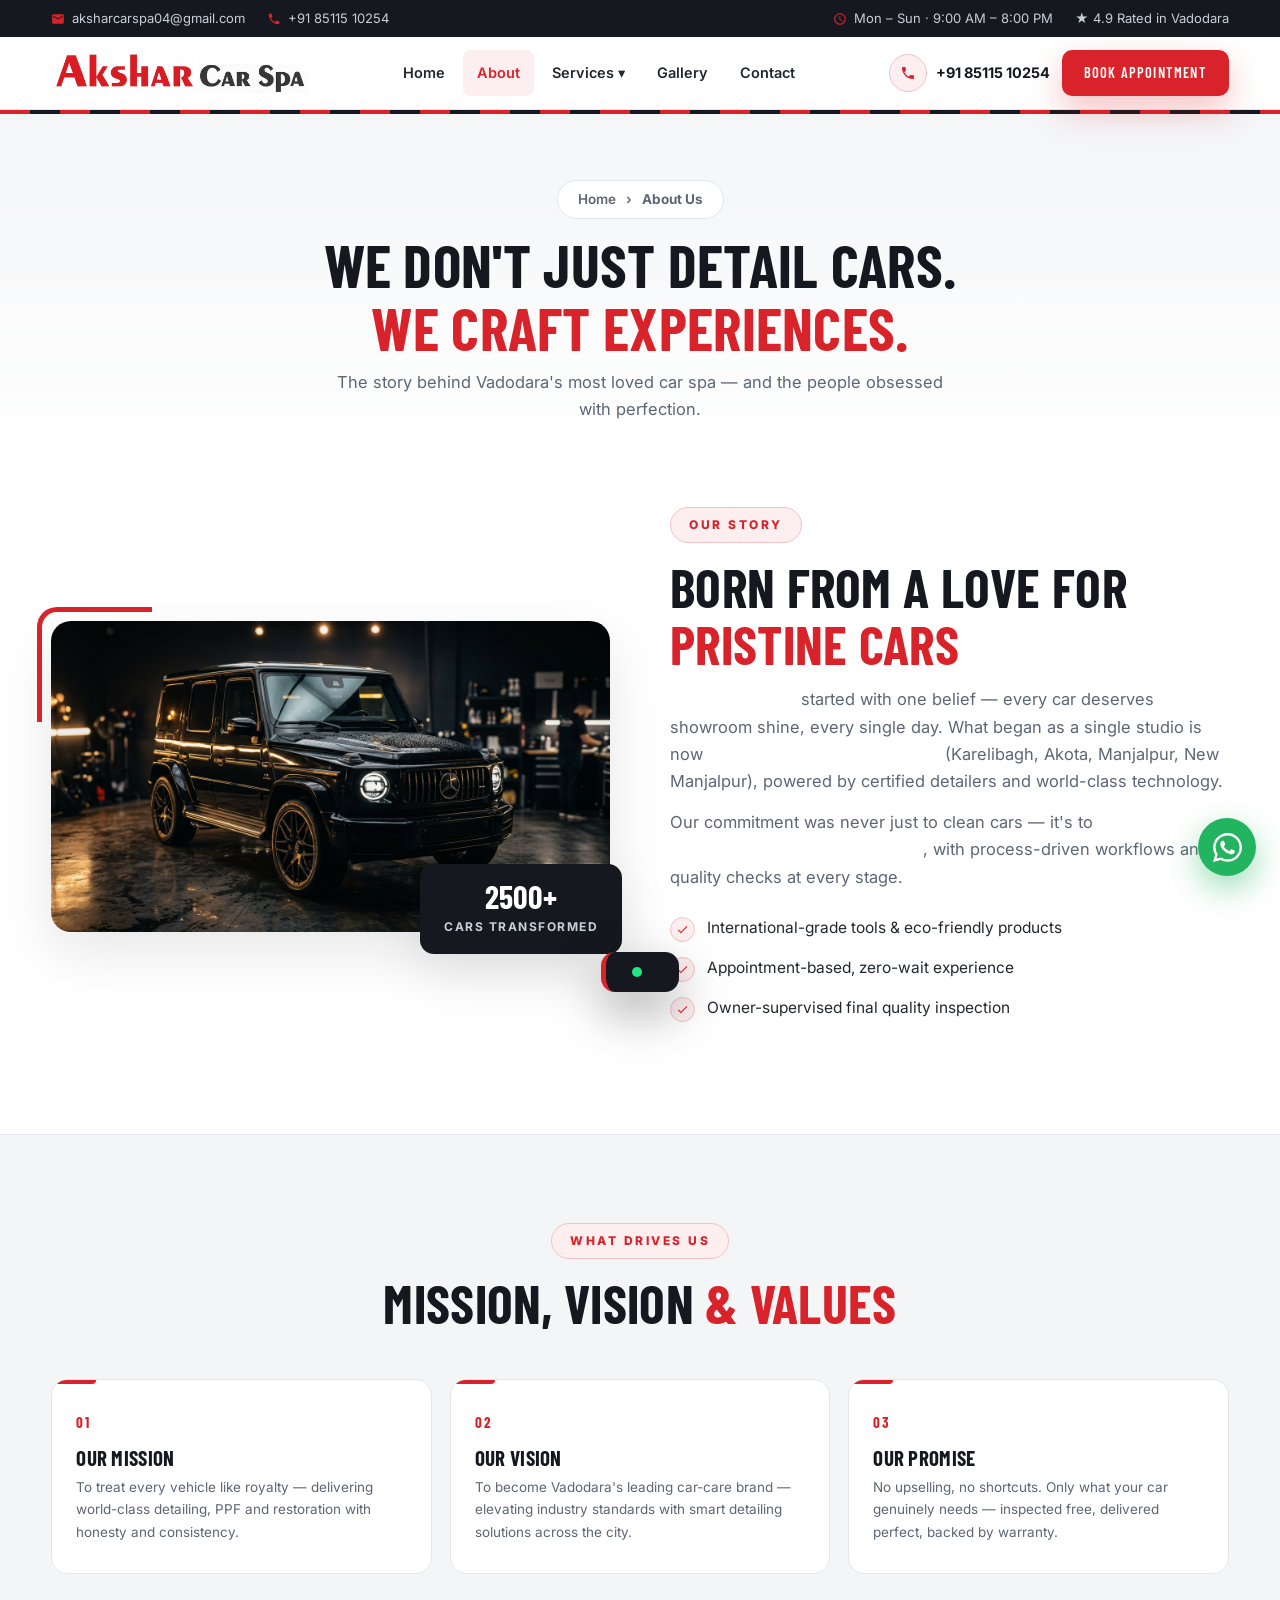
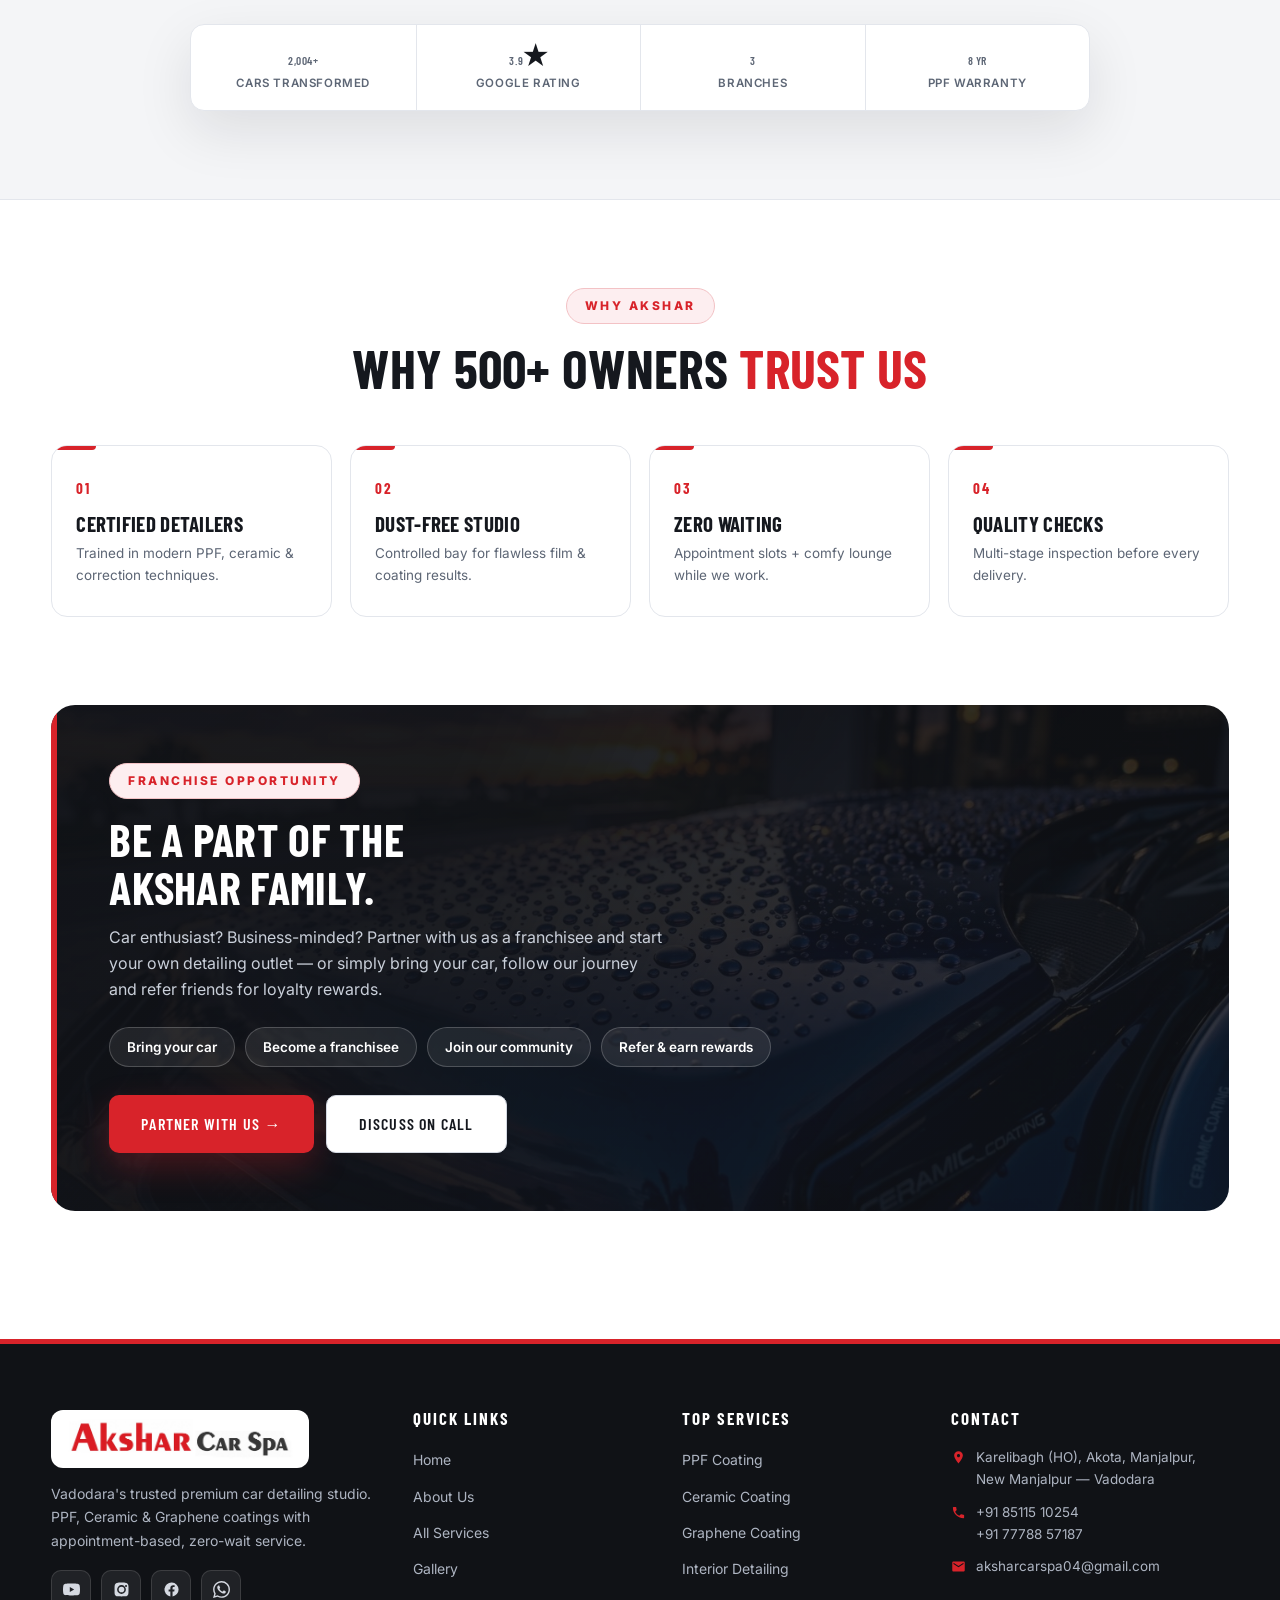
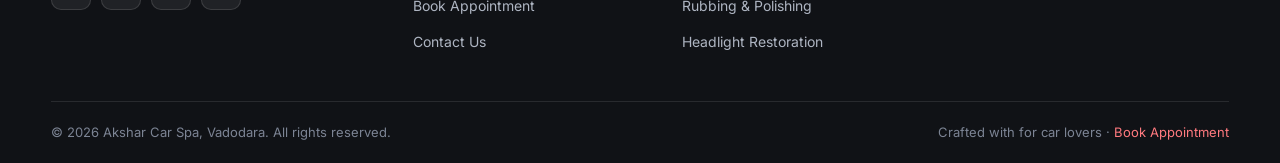
==== commit 7ccc14a4: "Add files via upload" ====
--- a/about.html
+++ b/about.html
@@ -13,8 +13,8 @@
 <link rel="preconnect" href="https://fonts.googleapis.com">
 <link rel="preconnect" href="https://fonts.gstatic.com" crossorigin>
 <link href="https://fonts.googleapis.com/css2?family=Barlow+Condensed:wght@500;600;700&family=Inter:wght@400;500;600;700;800&display=swap" rel="stylesheet">
-<link rel="stylesheet" href="css/style.css">
-<link rel="stylesheet" href="css/mobile.css">
+<link rel="stylesheet" href="css/style.css?v=2">
+<link rel="stylesheet" href="css/mobile.css?v=2">
 <link rel="icon" href="data:image/svg+xml,<svg xmlns='http://www.w3.org/2000/svg' viewBox='0 0 24 24'><rect width='24' height='24' rx='6' fill='%23d8232a'/><path d='M12 4l4.5 4.5a6 6 0 11-9 0z' fill='%23141414'/></svg>">
 </head>
 <body>
@@ -112,7 +112,7 @@
 <button class="to-top" aria-label="Back to top">↑</button>
 <div class="modal" id="bookModal"><div class="modal-bg"></div><div class="modal-box"><button class="modal-close">✕</button><h3>Book Appointment </h3><p>Zero waiting — your car starts getting served the moment you arrive.</p><form data-form="book"><div class="f-row"><div class="f-group"><label>Your Name *</label><input type="text" name="name" autocomplete="name" placeholder="Full name" required></div><div class="f-group"><label>Phone *</label><input type="tel" name="phone" placeholder="10-digit mobile" required maxlength="10" inputmode="numeric" autocomplete="tel"></div></div><div class="f-row"><div class="f-group"><label>Service *</label><select name="service"><option>PPF Coating</option><option>Ceramic Coating</option><option>Graphene Coating</option><option>Interior Detailing</option><option>Premium Car Wash</option><option>Free Inspection</option></select></div><div class="f-group"><label>Branch *</label><select name="branch"><option>Karelibagh (HO)</option><option>Akota</option><option>Manjalpur</option><option>New Manjalpur</option></select></div></div><div class="f-group"><label>Preferred Date</label><input type="date" name="date"></div><button type="submit" class="btn btn-red" style="width:100%">Confirm Booking →</button></form></div></div>
 <div class="toast" id="toast"><span class="t-dot"></span><span class="t-msg"></span></div>
-<script src="js/main.js"></script>
-<script src="js/mobile.js"></script>
+<script src="js/main.js?v=2"></script>
+<script src="js/mobile.js?v=2"></script>
 </body>
 </html>
--- a/css/style.css
+++ b/css/style.css
@@ -579,29 +579,25 @@
 .hc-stats>div:first-child{border-left:none}
 .hc-stats strong{display:block;font-family:'Barlow Condensed',sans-serif;font-size:32px;font-weight:700;color:#fff;line-height:1.1}
 .hc-stats>div>span:last-child{font-size:11.5px;color:#c6ccd6;font-weight:600;letter-spacing:.4px}
-.hc-scroll{position:absolute;bottom:26px;left:50%;transform:translateX(-50%);z-index:2;width:26px;height:44px;border:2px solid rgba(255,255,255,.5);border-radius:14px}
-.hc-scroll span{position:absolute;top:8px;left:50%;width:4px;height:9px;margin-left:-2px;border-radius:3px;background:#fff;animation:hcWheel 1.8s ease-in-out infinite}
-@keyframes hcWheel{0%{transform:translateY(0);opacity:1}70%{transform:translateY(14px);opacity:0}100%{opacity:0}}
 @keyframes hcUp{from{opacity:0;transform:translateY(36px)}to{opacity:1;transform:none}}
-/* ---------- Cinematic hero intro (loader-synced, plays as loader lifts) ---------- */
-.pre-load .hc-anim{opacity:0;transform:translateY(34px);animation:heroSafe .7s ease 4.6s forwards}
-.pre-load .hc-line>span{animation:heroSafe .7s ease 4.6s forwards}
-@keyframes heroSafe{to{opacity:1;transform:none}}
-body.loaded .hc-anim{opacity:1;transform:none;transition:opacity .7s ease,transform .9s cubic-bezier(.2,.7,.25,1)}
-body.loaded .hero-cine-inner .hc-anim:nth-child(1){transition-delay:.05s}
-body.loaded .hero-cine-inner .hc-anim:nth-child(2){transition-delay:.12s}
-body.loaded .hero-cine-inner .hc-anim:nth-child(3){transition-delay:.4s}
-body.loaded .hero-cine-inner .hc-anim:nth-child(4){transition-delay:.55s}
-body.loaded .hero-cine-inner .hc-anim:nth-child(5){transition-delay:.7s}
+/* ---------- Cinematic hero intro — VIDEO-SYNCED SEQUENCE ----------
+   1) video reaches 50%  → heading letters rise + deblur one-by-one
+   2) video ends/freeze  → badge, kicker, label, buttons reveal staggered */
 .hc-title .hc-line{display:block;overflow:hidden;padding-bottom:.08em;margin-bottom:-.08em}
 .hc-line>span{display:inline-block;will-change:transform}
-.pre-load .hc-line>span{transform:translateY(112%)}
-body.loaded .hc-line>span{transform:none;transition:transform 1.05s cubic-bezier(.16,.8,.24,1)}
-body.loaded .hc-line:nth-child(1)>span{transition-delay:.15s}
-body.loaded .hc-line:nth-child(2)>span{transition-delay:.32s}
+.hero-cine.seq .hc-line .lt{display:inline-block;font-style:normal;opacity:0;transform:translateY(.6em);filter:blur(7px);transition:opacity .45s ease,transform .55s cubic-bezier(.2,.7,.25,1),filter .45s ease;will-change:transform,opacity}
+.hero-cine.seq .hc-line .lt.sh{filter:none;background:linear-gradient(110deg,#ff6b6f 25%,#e01e26 42%,#ffd7d9 50%,#e01e26 58%,#ff6b6f 75%);background-size:230% auto;-webkit-background-clip:text;background-clip:text;color:transparent;animation:hcShine 5s ease-in-out 2.2s infinite}
+.hero-cine.seq .hc-title.lit .lt{opacity:1;transform:none;filter:none}
+.hero-cine.seq .hc-badge,.hero-cine.seq .hc-kicker,.hero-cine.seq .hc-label,.hero-cine.seq .hero-btns{opacity:0;transform:translateY(24px);transition:opacity .7s ease,transform .8s cubic-bezier(.2,.7,.25,1)}
+.hero-cine.seq.show-rest .hc-badge,.hero-cine.seq.show-rest .hc-kicker,.hero-cine.seq.show-rest .hc-label,.hero-cine.seq.show-rest .hero-btns{opacity:1;transform:none}
+.hero-cine.seq.show-rest .hc-kicker{transition-delay:.12s}
+.hero-cine.seq.show-rest .hc-label{transition-delay:.28s}
+.hero-cine.seq.show-rest .hero-btns{transition-delay:.44s}
+@keyframes heroSafe{to{opacity:1;transform:none;filter:none}}
+.pre-load .hero-cine-inner>*,.pre-load .hc-line .lt{animation:heroSafe .7s ease 4.6s forwards}
 .hc-shine{background:linear-gradient(110deg,#ff6b6f 25%,#e01e26 42%,#ffd7d9 50%,#e01e26 58%,#ff6b6f 75%);background-size:230% auto;-webkit-background-clip:text;background-clip:text;color:transparent;animation:hcShine 5s ease-in-out 2.2s infinite}
 @keyframes hcShine{0%{background-position:0% center}60%,100%{background-position:230% center}}
-@media (prefers-reduced-motion:reduce){.pre-load .hc-anim,.pre-load .hc-line>span{opacity:1;transform:none;animation:none}.hc-shine{animation:none}.hc-scroll span{animation:none}}
+@media (prefers-reduced-motion:reduce){.pre-load .hero-cine-inner>*,.pre-load .hc-line .lt{opacity:1;transform:none;filter:none;animation:none}.hero-cine.seq .hc-line .lt,.hero-cine.seq .hc-badge,.hero-cine.seq .hc-kicker,.hero-cine.seq .hc-label,.hero-cine.seq .hero-btns{opacity:1;transform:none;filter:none;transition:none}.hc-shine{animation:none}}
 
 /* ================= CINEMATIC LOADER (2-2.5s first visit, quick pass after) ================= */
 #loader{position:fixed;inset:0;z-index:2000;background:radial-gradient(120% 120% at 50% 8%,#161c26 0%,#0b0d11 62%);display:flex;align-items:center;justify-content:center;animation:loaderSafe .6s ease 4.5s forwards}
@@ -630,9 +626,6 @@
 .hc-kicker::before{content:'';display:inline-block;width:34px;height:2px;background:var(--red);vertical-align:middle;margin-right:12px}
 .hc-label{display:flex;gap:14px;align-items:center;flex-wrap:wrap;color:#fff;font-weight:600;letter-spacing:3px;font-size:13px;margin:0 0 30px}
 .hc-label i{color:#ff4d54;font-style:normal}
-body.loaded .hc-title .hc-line:nth-child(2)>span{transition-delay:.15s}
-body.loaded .hc-title .hc-line:nth-child(3)>span{transition-delay:.3s}
-body.loaded .hc-title .hc-line:nth-child(4)>span{transition-delay:.45s}
 
 /* stats band */
 .stats-band{display:flex;border-top:1px solid #e6e9ef;border-bottom:1px solid #e6e9ef;margin-top:60px}
--- a/css/mobile.css
+++ b/css/mobile.css
@@ -332,7 +332,6 @@
   .hc-stats>div:nth-child(-n+2){border-top:none}
   .hc-stats>div:nth-child(odd){border-left:none}
   .hc-stats strong{font-size:27px}
-  .hc-scroll{display:none}
 }
 
 /* loader — small screens */
@@ -428,3 +427,14 @@
   .rpm-opt{min-height:60px}
   .loc-btn{min-height:60px}
 }
+
+/* hero mobile rearrange: badge/kicker/PPF-line top, title+buttons bottom */
+@media(max-width:640px){
+  .hero-cine{align-items:stretch}
+  .hero-cine-inner{display:flex;flex-direction:column}
+  .hero-cine-inner .hc-badge{order:1;align-self:flex-start}
+  .hero-cine-inner .hc-kicker{order:2}
+  .hero-cine-inner .hc-label{order:3;margin-top:12px;margin-bottom:0}
+  .hero-cine-inner .hc-title{order:4;margin-top:auto}
+  .hero-cine-inner .hero-btns{order:5}
+}
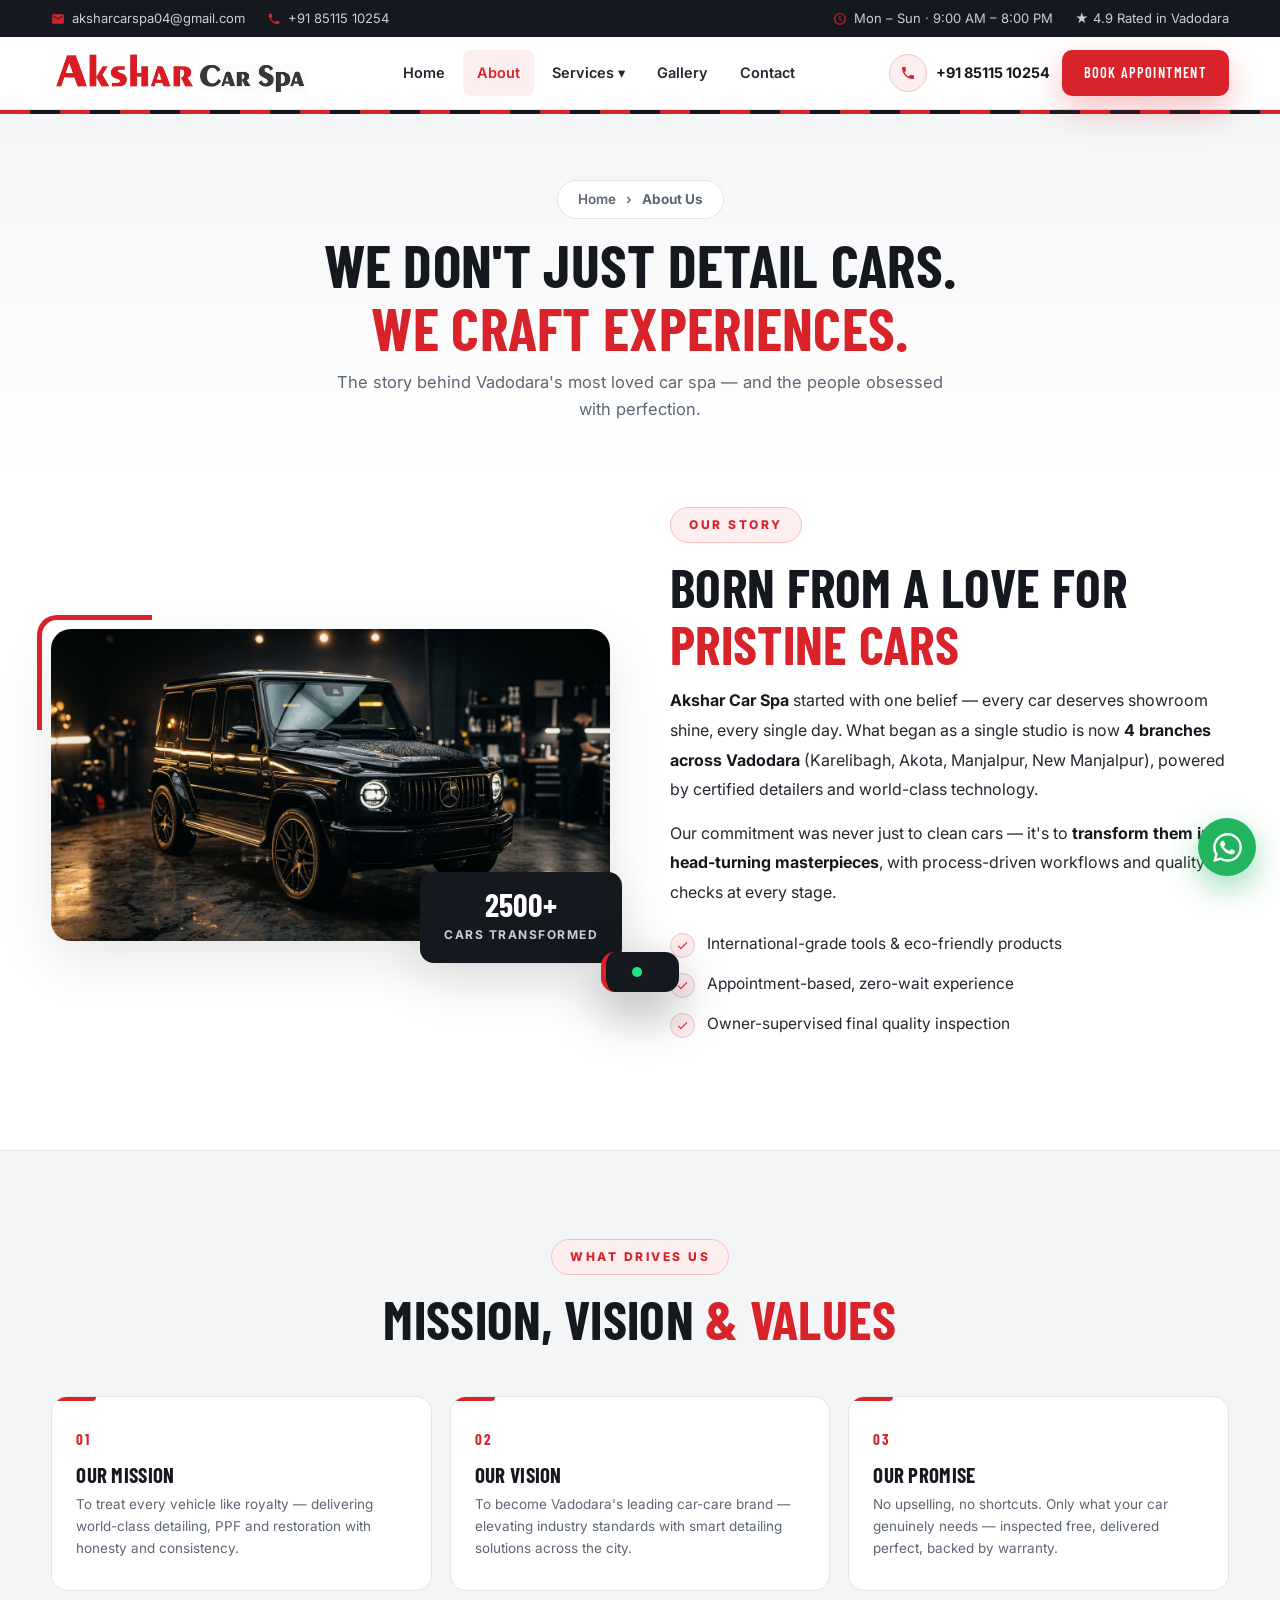
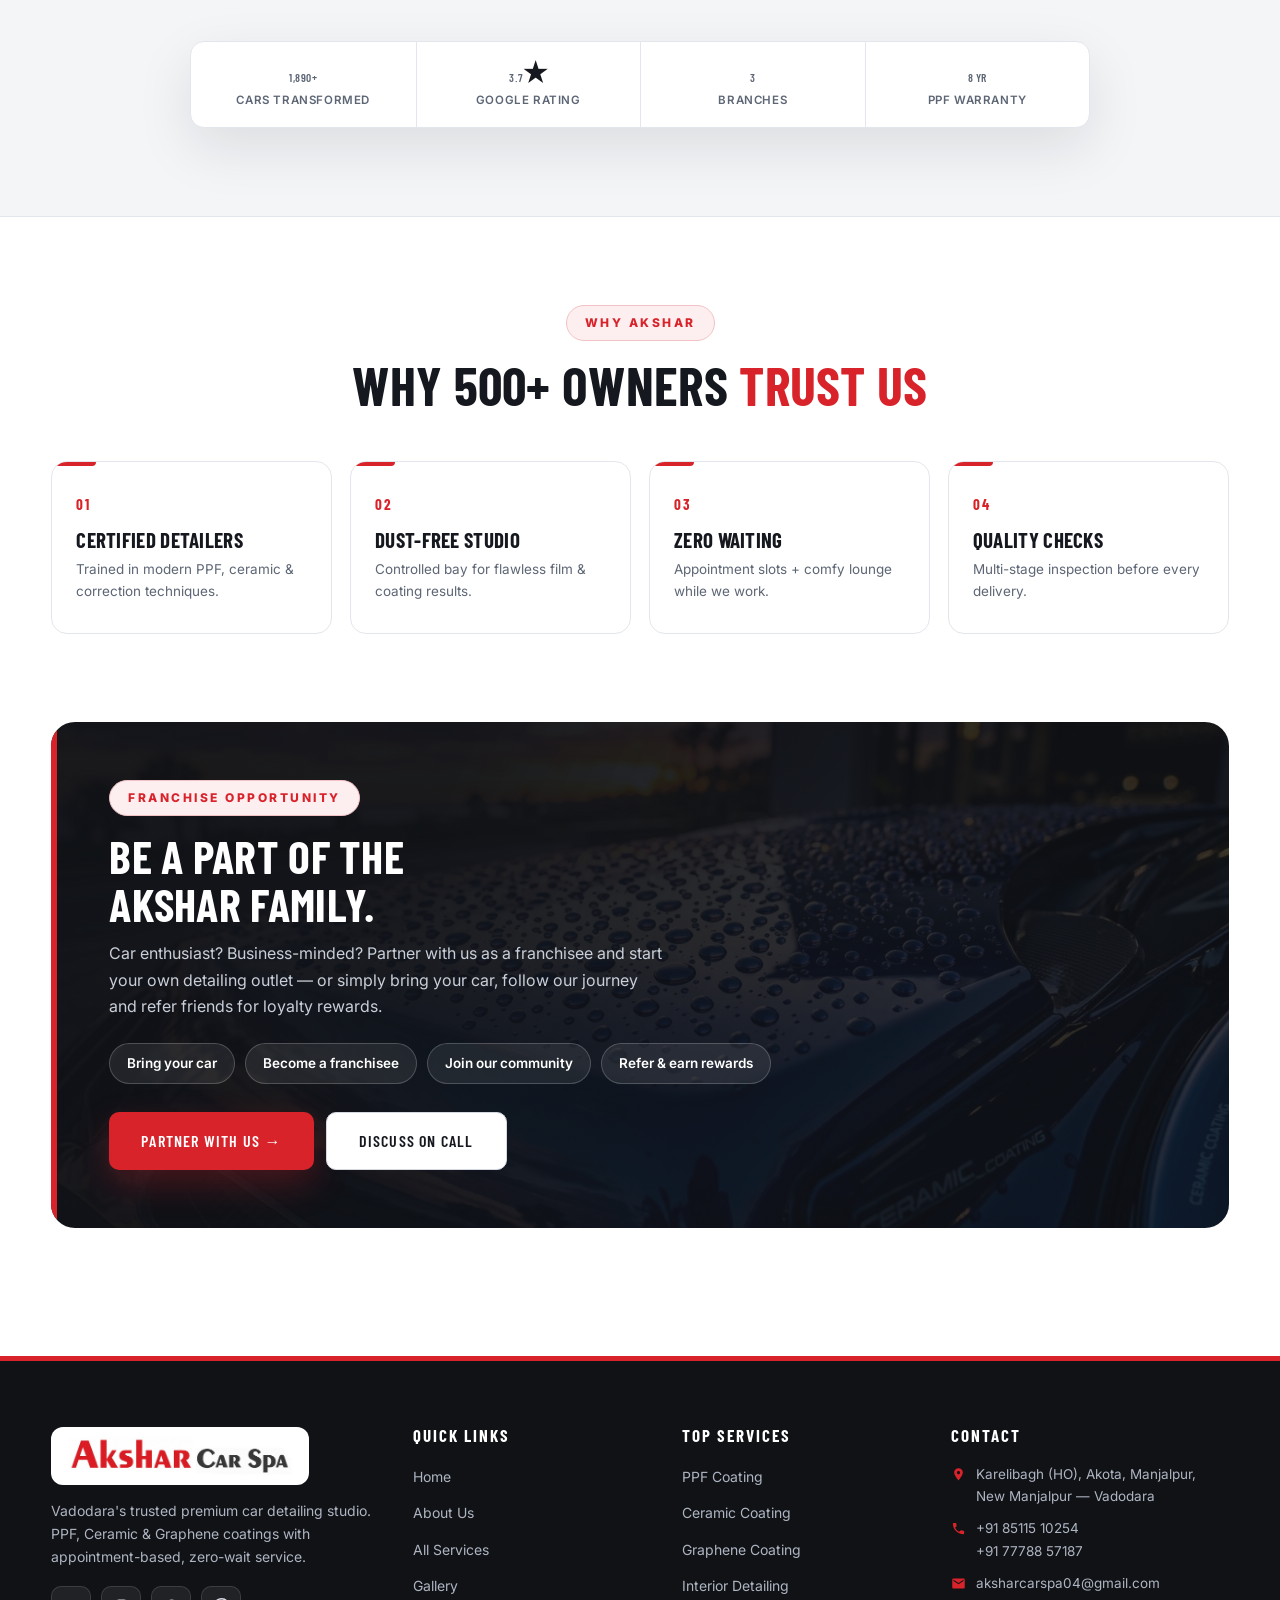
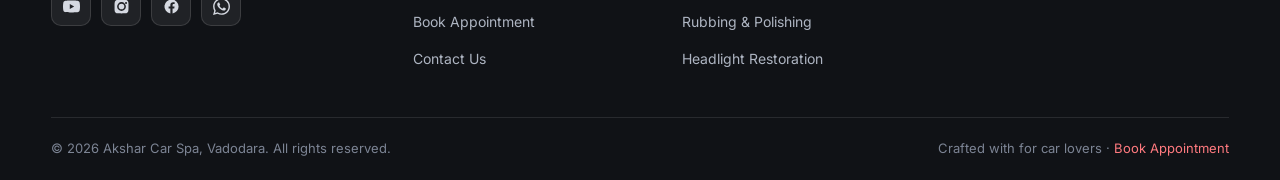
==== commit b6b43665: "Add files via upload" ====
--- a/about.html
+++ b/about.html
@@ -13,8 +13,8 @@
 <link rel="preconnect" href="https://fonts.googleapis.com">
 <link rel="preconnect" href="https://fonts.gstatic.com" crossorigin>
 <link href="https://fonts.googleapis.com/css2?family=Barlow+Condensed:wght@500;600;700&family=Inter:wght@400;500;600;700;800&display=swap" rel="stylesheet">
-<link rel="stylesheet" href="css/style.css?v=2">
-<link rel="stylesheet" href="css/mobile.css?v=2">
+<link rel="stylesheet" href="css/style.css?v=3">
+<link rel="stylesheet" href="css/mobile.css?v=3">
 <link rel="icon" href="data:image/svg+xml,<svg xmlns='http://www.w3.org/2000/svg' viewBox='0 0 24 24'><rect width='24' height='24' rx='6' fill='%23d8232a'/><path d='M12 4l4.5 4.5a6 6 0 11-9 0z' fill='%23141414'/></svg>">
 </head>
 <body>
@@ -53,8 +53,10 @@
  <div class="reveal reveal-d1">
   <span class="sec-badge">Our Story</span>
   <h2 class="sec-title">Born From a Love for <span class="red">Pristine Cars</span></h2>
-  <p class="sec-sub"><b style="color:#fff">Akshar Car Spa</b> started with one belief — every car deserves showroom shine, every single day. What began as a single studio is now <b style="color:#fff">4 branches across Vadodara</b> (Karelibagh, Akota, Manjalpur, New Manjalpur), powered by certified detailers and world-class technology.</p>
-  <p class="sec-sub" style="margin-top:14px">Our commitment was never just to clean cars — it's to <b style="color:#fff">transform them into head-turning masterpieces</b>, with process-driven workflows and quality checks at every stage.</p>
+  <div class="story-copy">
+   <p><b>Akshar Car Spa</b> started with one belief — every car deserves showroom shine, every single day. What began as a single studio is now <b>4 branches across Vadodara</b> (Karelibagh, Akota, Manjalpur, New Manjalpur), powered by certified detailers and world-class technology.</p>
+   <p>Our commitment was never just to clean cars — it's to <b>transform them into head-turning masterpieces</b>, with process-driven workflows and quality checks at every stage.</p>
+  </div>
   <ul class="check-list">
    <li><span class="check-ic"><svg viewBox="0 0 24 24"><path d="M9 16.17L4.83 12l-1.42 1.41L9 19 21 7l-1.41-1.41z"/></svg></span><span>International-grade tools & eco-friendly products</span></li>
    <li><span class="check-ic"><svg viewBox="0 0 24 24"><path d="M9 16.17L4.83 12l-1.42 1.41L9 19 21 7l-1.41-1.41z"/></svg></span><span>Appointment-based, zero-wait experience</span></li>
@@ -112,7 +114,7 @@
 <button class="to-top" aria-label="Back to top">↑</button>
 <div class="modal" id="bookModal"><div class="modal-bg"></div><div class="modal-box"><button class="modal-close">✕</button><h3>Book Appointment </h3><p>Zero waiting — your car starts getting served the moment you arrive.</p><form data-form="book"><div class="f-row"><div class="f-group"><label>Your Name *</label><input type="text" name="name" autocomplete="name" placeholder="Full name" required></div><div class="f-group"><label>Phone *</label><input type="tel" name="phone" placeholder="10-digit mobile" required maxlength="10" inputmode="numeric" autocomplete="tel"></div></div><div class="f-row"><div class="f-group"><label>Service *</label><select name="service"><option>PPF Coating</option><option>Ceramic Coating</option><option>Graphene Coating</option><option>Interior Detailing</option><option>Premium Car Wash</option><option>Free Inspection</option></select></div><div class="f-group"><label>Branch *</label><select name="branch"><option>Karelibagh (HO)</option><option>Akota</option><option>Manjalpur</option><option>New Manjalpur</option></select></div></div><div class="f-group"><label>Preferred Date</label><input type="date" name="date"></div><button type="submit" class="btn btn-red" style="width:100%">Confirm Booking →</button></form></div></div>
 <div class="toast" id="toast"><span class="t-dot"></span><span class="t-msg"></span></div>
-<script src="js/main.js?v=2"></script>
-<script src="js/mobile.js?v=2"></script>
+<script src="js/main.js?v=3"></script>
+<script src="js/mobile.js?v=3"></script>
 </body>
 </html>
--- a/css/style.css
+++ b/css/style.css
@@ -169,6 +169,11 @@
 .img-badge strong{font-family:var(--font-d);font-size:32px;display:block;line-height:1;color:#fff}
 .img-badge strong span{color:var(--star)}
 .img-badge span:last-child{font-size:12px;font-weight:700;letter-spacing:1.5px;text-transform:uppercase;color:#c9cfd9}
+.story-copy{margin:2px 0 4px}
+.story-copy p{color:var(--text);font-size:16px;line-height:1.85;margin:0 0 14px;max-width:600px}
+.story-copy p:last-child{margin-bottom:0}
+.story-copy b{color:var(--ink);font-weight:700}
+@media(max-width:640px){.story-copy p{font-size:15px;line-height:1.8}}
 .check-list{margin:24px 0;display:grid;gap:13px}
 .check-list li{display:flex;gap:12px;align-items:flex-start;font-size:15.5px;color:var(--text)}
 .check-ic{width:25px;height:25px;border-radius:50%;background:var(--red-soft);border:1px solid var(--red-line);display:flex;align-items:center;justify-content:center;flex-shrink:0;margin-top:2px}
--- a/css/mobile.css
+++ b/css/mobile.css
@@ -147,7 +147,7 @@
   .m-sheet-handle{width:44px;height:5px;border-radius:4px;background:#d3d8e1;margin:0 auto 16px;touch-action:none;cursor:grab}
   .modal-box h3{font-size:26px}
 
-  .toast{bottom:150px;font-size:13.5px;padding:13px 20px;max-width:92%}
+  .toast{bottom:150px;font-size:13.5px;padding:13px 20px;max-width:92%;transform:translateX(-50%) translateY(320px)}
   .foot-grid{gap:28px}
   .cta-banner{padding:40px 24px}
   .cta-banner h2{font-size:29px}
@@ -222,7 +222,7 @@
   .hero-btns .btn{padding:14px 18px;font-size:14.5px}
   .hstat strong{font-size:21px}
   .hstat span:last-child{font-size:10px}
-  .services-grid .svc{padding:22px 14px}
+  .services-grid .svc{padding:16px 10px}
   .price-val{font-size:34px}
   .callbar a{font-size:14px;letter-spacing:.5px}
   .gal-item{height:170px}
@@ -428,13 +428,34 @@
   .loc-btn{min-height:60px}
 }
 
-/* hero mobile rearrange: badge/kicker/PPF-line top, title+buttons bottom */
+/* hero mobile layout: badge(smaller) > kicker > heading > PPF line > buttons */
 @media(max-width:640px){
   .hero-cine{align-items:stretch}
   .hero-cine-inner{display:flex;flex-direction:column}
-  .hero-cine-inner .hc-badge{order:1;align-self:flex-start}
-  .hero-cine-inner .hc-kicker{order:2}
-  .hero-cine-inner .hc-label{order:3;margin-top:12px;margin-bottom:0}
-  .hero-cine-inner .hc-title{order:4;margin-top:auto}
-  .hero-cine-inner .hero-btns{order:5}
-}
+  .hero-cine-inner .hc-badge{order:1;align-self:flex-start;font-size:11px;padding:7px 14px;gap:6px;margin-bottom:14px}
+  .hero-cine-inner .hc-badge .stars{font-size:10px;letter-spacing:1.5px}
+  .hero-cine-inner .hc-kicker{order:2;font-size:10.5px;letter-spacing:4px;margin-bottom:14px}
+  .hero-cine-inner .hc-title{order:3;margin-bottom:16px}
+  .hero-cine-inner .hc-title .hc-line:first-child{font-size:clamp(19px,5.6vw,25px);letter-spacing:2.5px}
+  .hero-cine-inner .hc-label{order:4;margin:0 0 18px}
+  .hero-cine-inner .hero-btns{order:5;margin-bottom:0}
+}
+/* services full menu — compact 2-col on phones (desktop untouched) */
+@media(max-width:520px){
+  .services-grid{grid-template-columns:repeat(2,1fr);gap:12px;margin-top:32px}
+  .svc{padding:18px 12px;border-radius:14px}
+  .svc-ic{width:44px;height:44px;margin-bottom:10px;border-radius:12px}
+  .svc-ic svg{width:22px;height:22px}
+  .svc h3{font-size:15.5px;margin-bottom:5px}
+  .svc p{font-size:11.5px;line-height:1.5}
+  .svc .price{margin-top:9px;font-size:11px;padding:4px 10px}
+}
+/* PPF journey — sticky mini visual on phones so scroll animation actually works */
+@media(max-width:640px){
+  .journey-sticky{position:sticky;top:66px;z-index:40;margin-bottom:18px}
+  .j-visual{height:200px;border-radius:14px}
+  .j-progress{margin-top:10px;height:4px}
+  .j-count{font-size:26px;bottom:10px;left:14px}
+  .j-count small{font-size:13px}
+  .j-step-label{bottom:12px;right:12px;font-size:10px;padding:6px 12px}
+}
